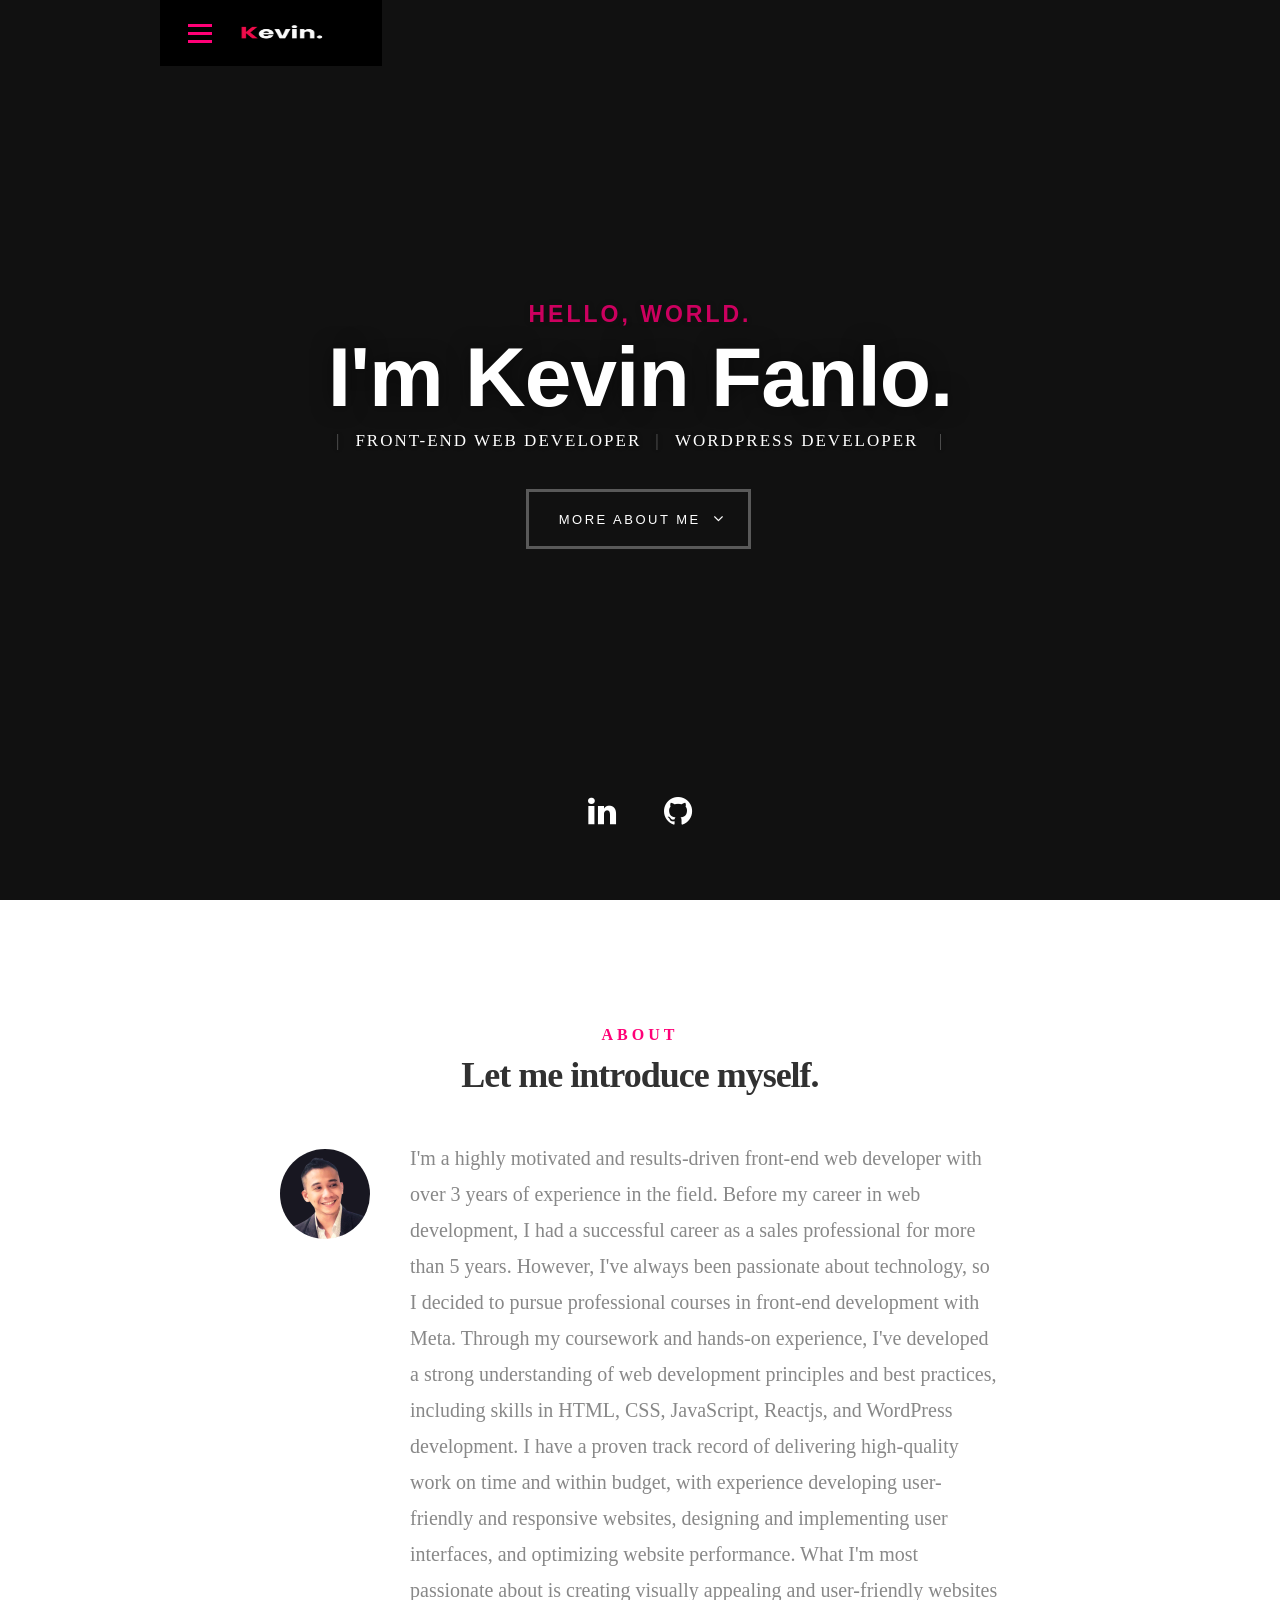
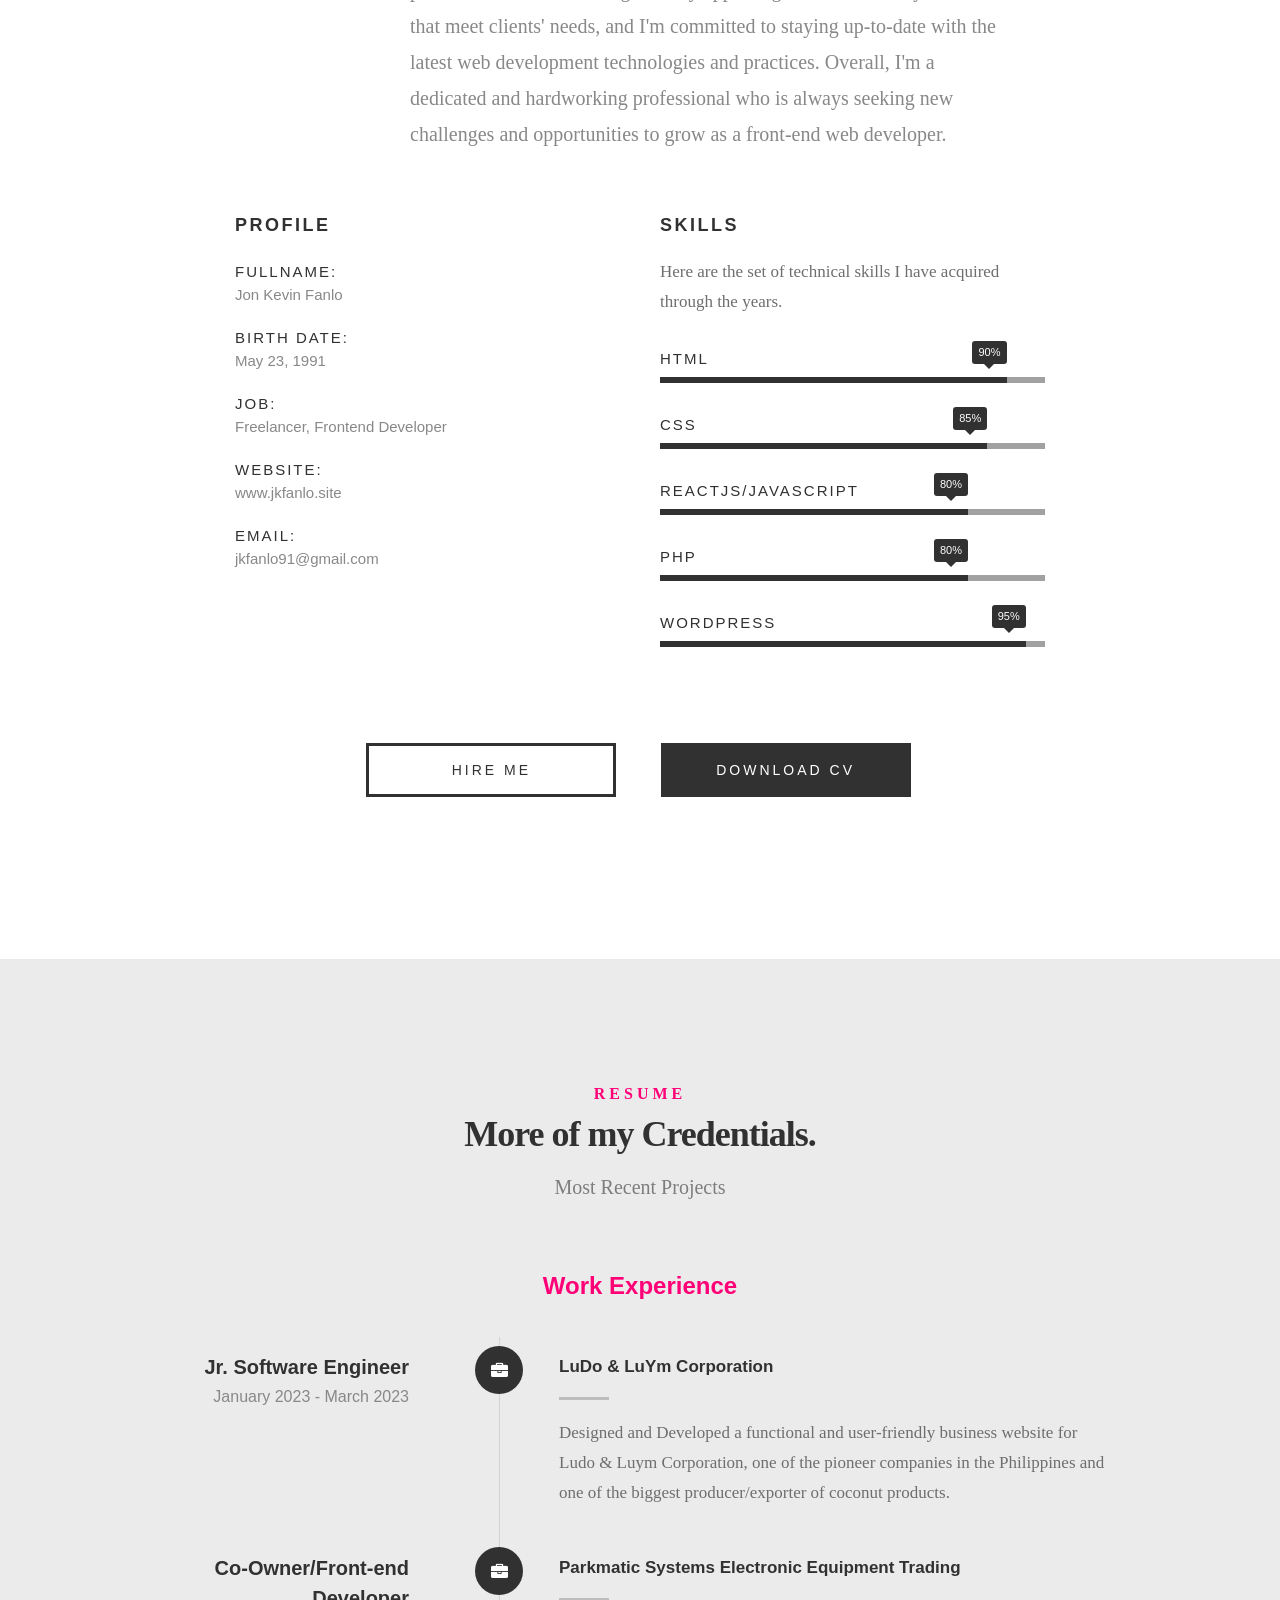
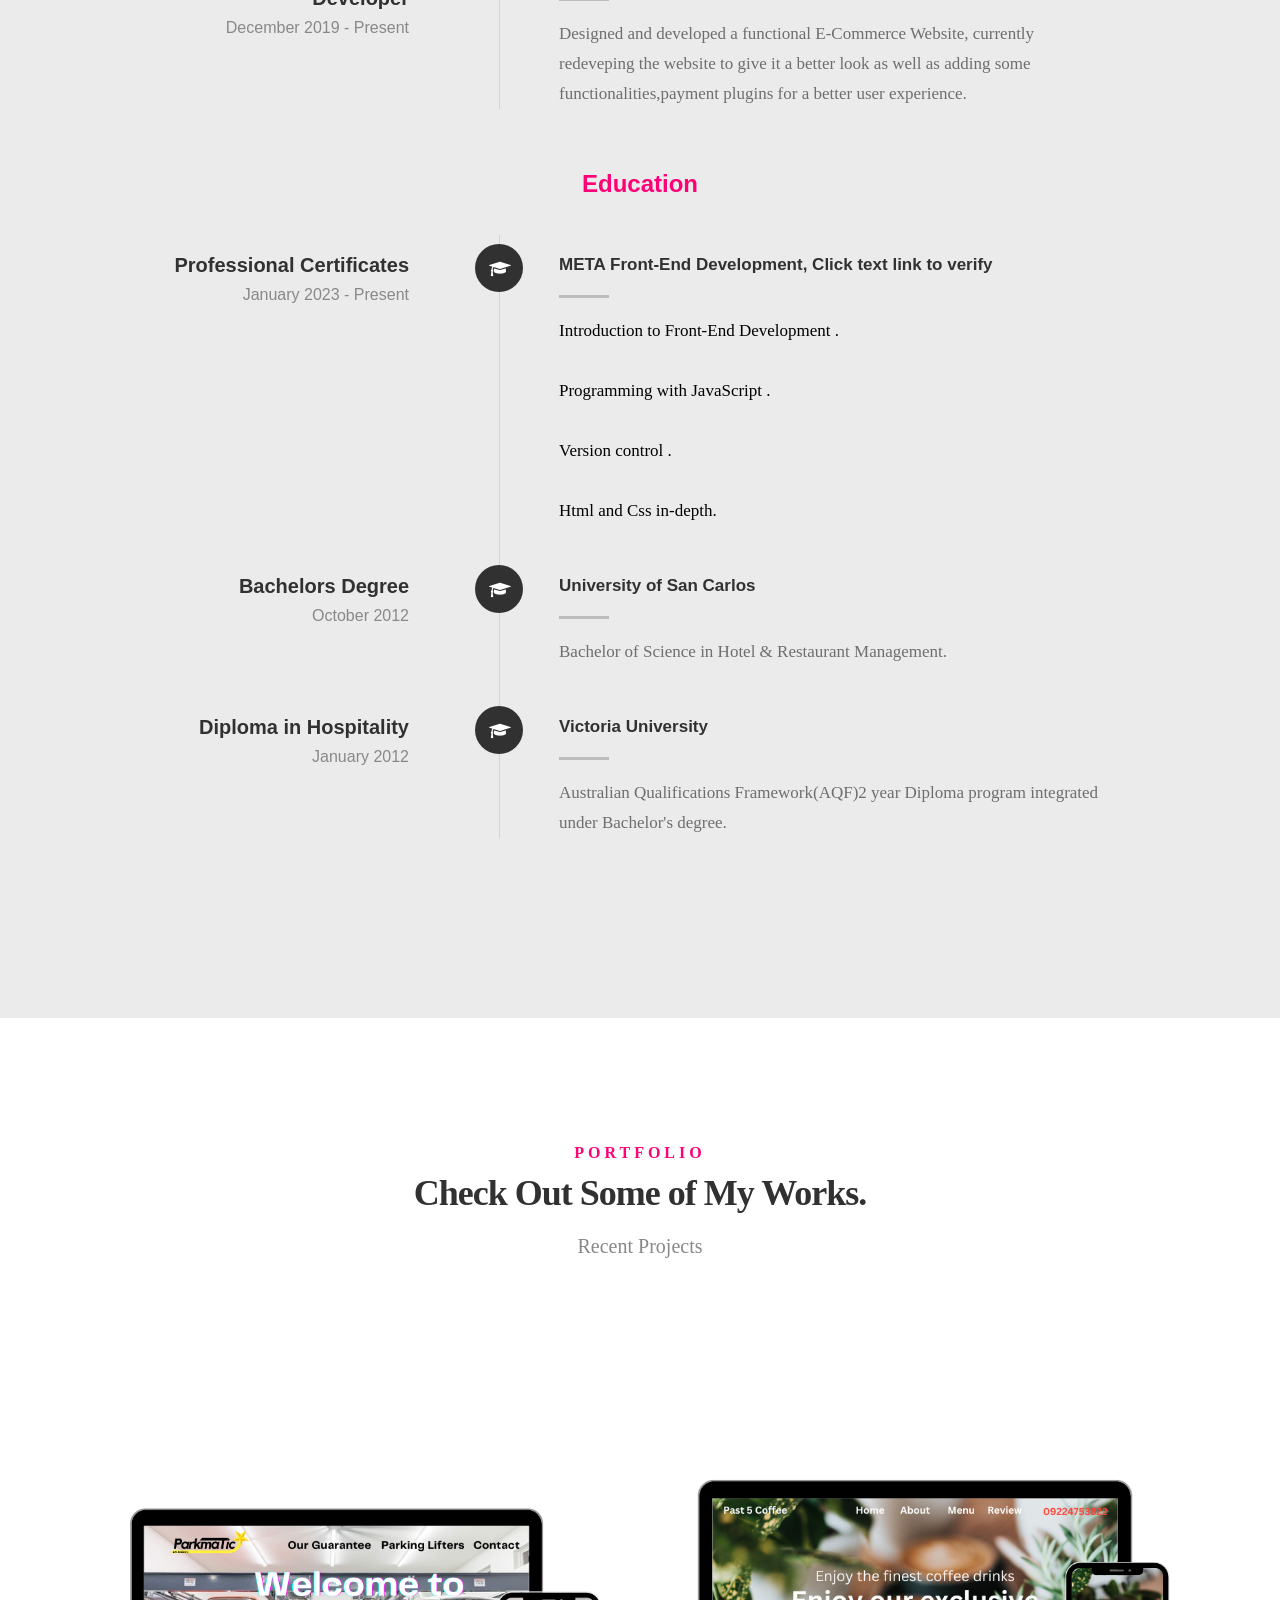
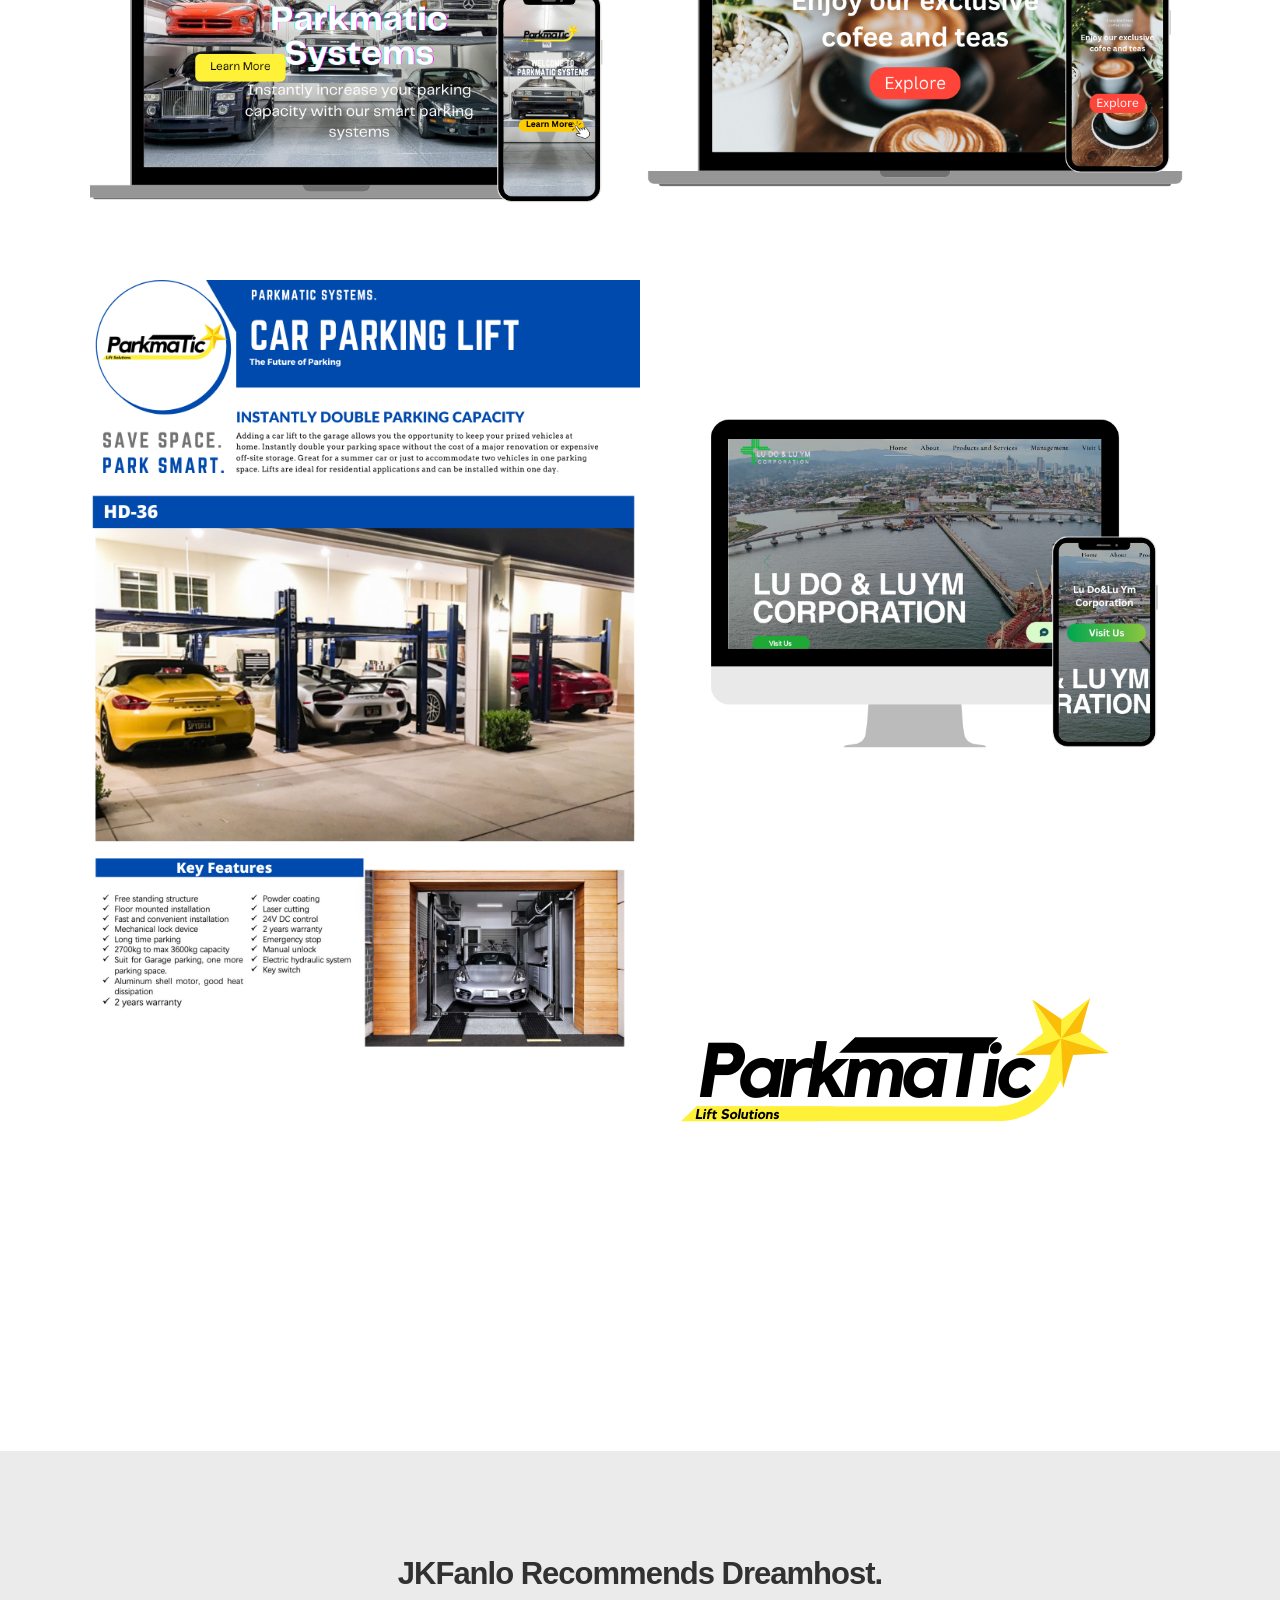
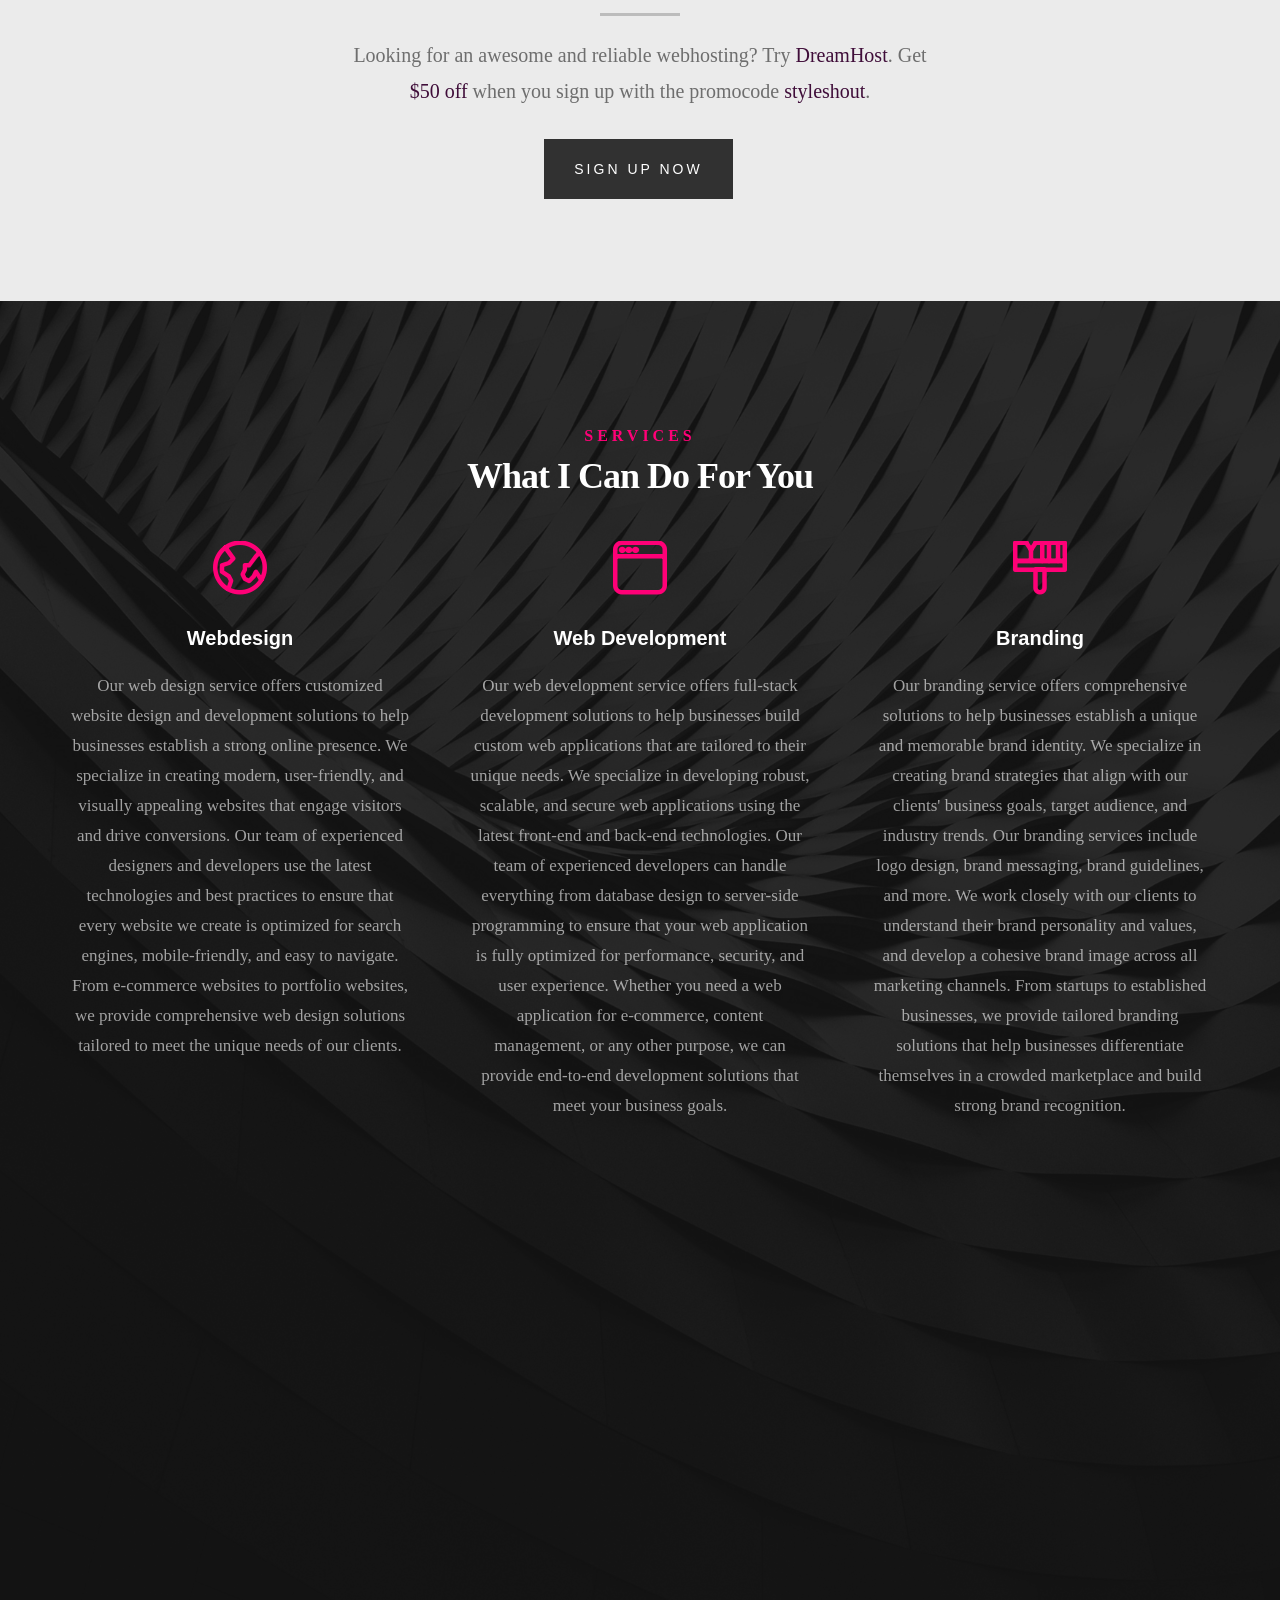
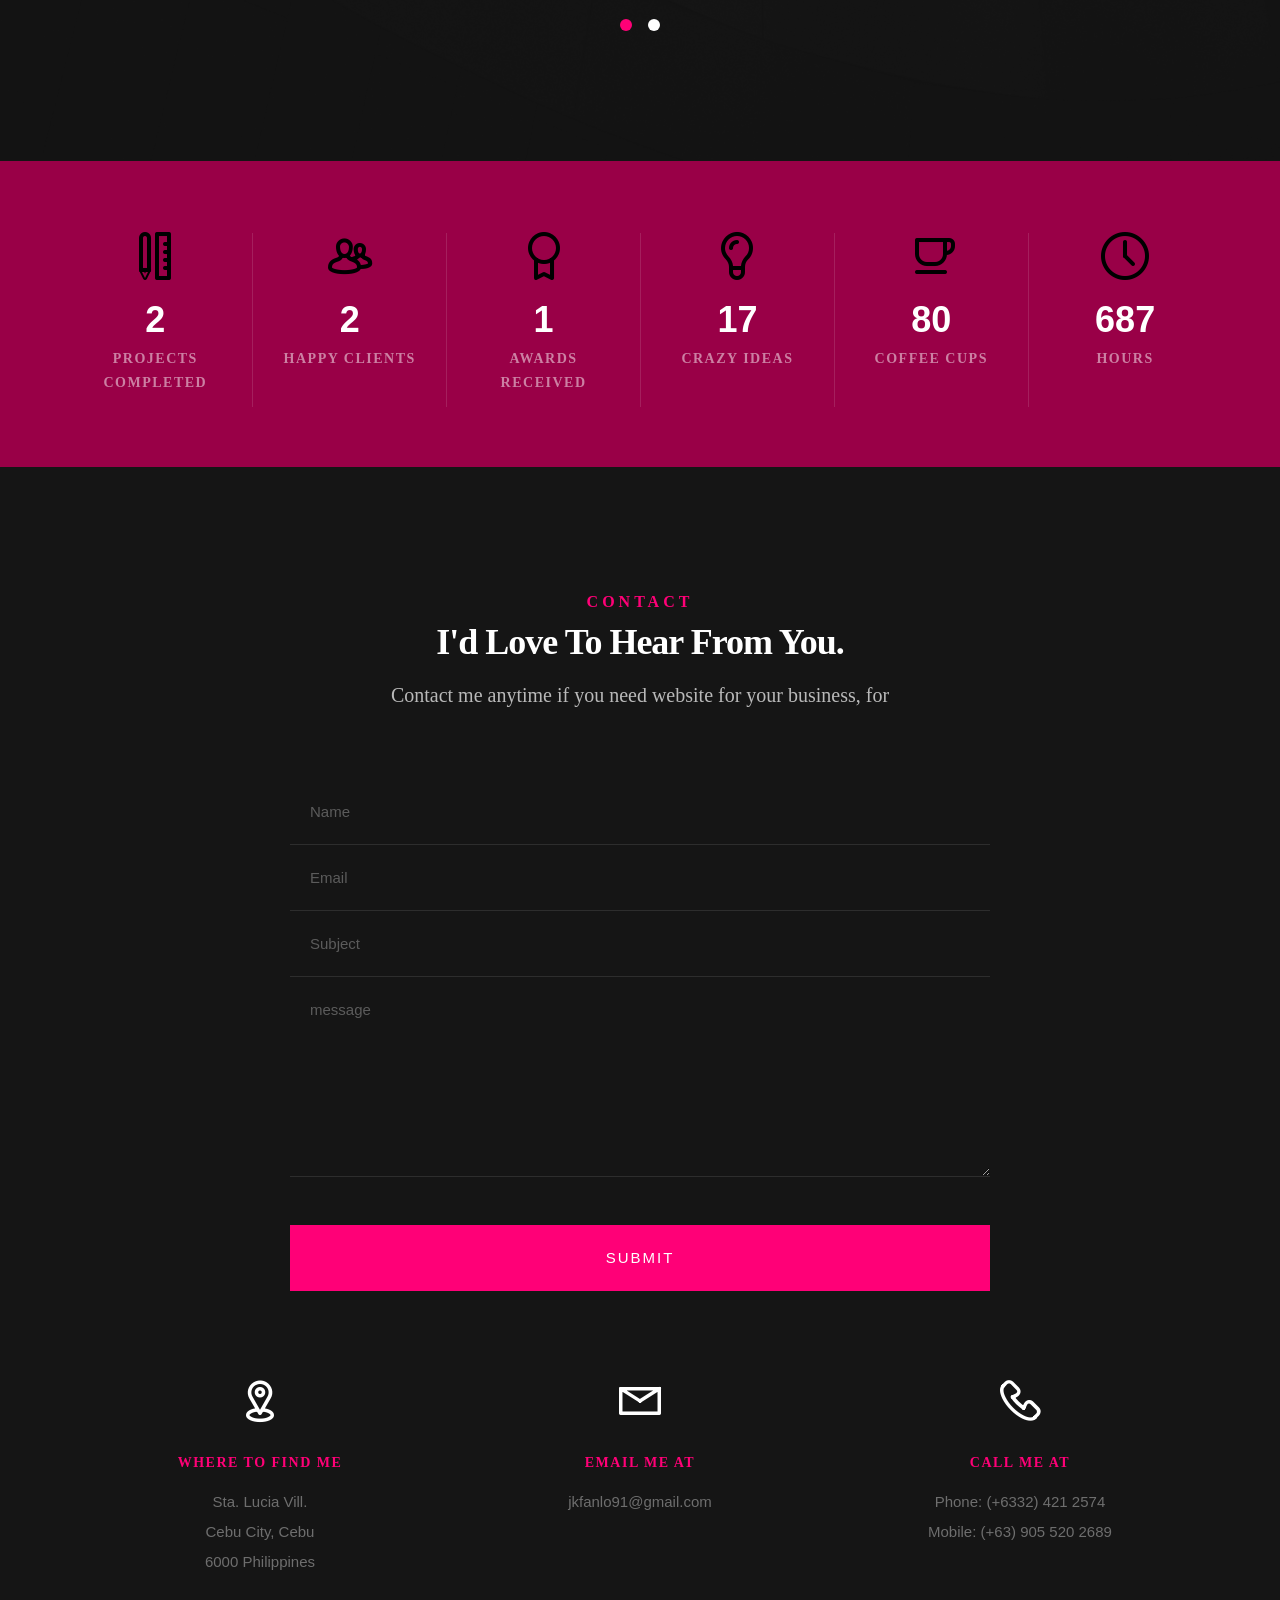
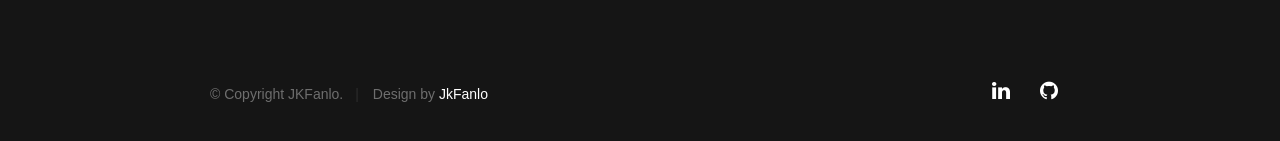
==== index.html @ 132168a6 "Add files via upload initial commit" ====
<!DOCTYPE html>
<!--[if IE 8 ]><html class="no-js oldie ie8" lang="en"> <![endif]-->
<!--[if IE 9 ]><html class="no-js oldie ie9" lang="en"> <![endif]-->
<!--[if (gte IE 9)|!(IE)]><!--><html class="no-js" lang="en"> <!--<![endif]-->
<head>

   <!--- basic page needs
   ================================================== -->
   <meta charset="utf-8">
	<title>Kevin</title>
	<meta name="description" content="">  
	<meta name="author" content="">

   <!-- mobile specific metas
   ================================================== -->
	<meta name="viewport" content="width=device-width, initial-scale=1, maximum-scale=1">

 	<!-- CSS
   ================================================== -->
   <link rel="stylesheet" href="css/base.css">  
   <link rel="stylesheet" href="css/main.css">
   <link rel="stylesheet" href="css/vendor.css">     

   <!-- script
   ================================================== -->   
	<script src="js/modernizr.js"></script>
	<script src="js/pace.min.js"></script>

   <!-- favicons
	================================================== -->
	<link rel="icon" type="image/png" href="favicon.png">

</head>

<body id="top">

	<!-- header 
   ================================================== -->
   <header>   	
   	<div class="row">

   		<div class="top-bar">
   			<a class="menu-toggle" href="#"><span>Menu</span></a>

	   		<div class="logo">
		         <a href="index.html">Kevin</a>
		      </div>		      

		   	<nav id="main-nav-wrap">
					<ul class="main-navigation">
						<li class="current"><a class="smoothscroll"  href="#intro" title="">Home</a></li>
						<li><a class="smoothscroll"  href="#about" title="">About</a></li>
						<li><a class="smoothscroll"  href="#resume" title="">Resume</a></li>
						<li><a class="smoothscroll"  href="#portfolio" title="">Portfolio</a></li>
						<li><a class="smoothscroll"  href="#services" title="">Services</a></li>					
						<li><a class="smoothscroll"  href="#contact" title="">Contact</a></li>				
					</ul>
				</nav>    		
   		</div> <!-- /top-bar --> 
   		
   	</div> <!-- /row --> 		
   </header> <!-- /header -->

	<!-- intro section
   ================================================== -->
   <section id="intro">   

   	<div class="intro-overlay"></div>	

   	<div class="intro-content">
   		<div class="row">

   			<div class="col-twelve">

	   			<h5>Hello, World.</h5>
	   			<h1>I'm Kevin Fanlo. </h1>

	   			<p class="intro-position">
	   				<span>Front-End Web Developer</span>
	   				<span>Wordpress Developer </span> 
	   			</p>

	   			<a class="button stroke smoothscroll" href="#about" title="">More About Me</a>

	   		</div>  
   			
   		</div>   		 		
   	</div> <!-- /intro-content --> 

   	<ul class="intro-social">        
		<li><a href="https://www.linkedin.com/in/jon-kevin-fanlo-04910b19b/"><i class="fa fa-linkedin"></i></a></li>
		<li><a href="https://github.com/jkfanlo"><i class="fa fa-github"></i></a></li>
      </ul> <!-- /intro-social -->      	

   </section> <!-- /intro -->


   <!-- about section
   ================================================== -->
   <section id="about">  

   	<div class="row section-intro">
   		<div class="col-twelve">

   			<h5>About</h5>
   			<h1>Let me introduce myself.</h1>

   			<div class="intro-info">

   				<img src="images/profile-pic.png" alt="Profile Picture">

   				<p class="lead">I'm a highly motivated and results-driven front-end web developer with over 3 years of experience in the field. Before my career in web development, I had a successful career as a sales professional for more than 5 years. However, I've always been passionate about technology, so I decided to pursue professional courses in front-end development with Meta. Through my coursework and hands-on experience, I've developed a strong understanding of web development principles and best practices, including skills in HTML, CSS, JavaScript, Reactjs, and WordPress development. I have a proven track record of delivering high-quality work on time and within budget, with experience developing user-friendly and responsive websites, designing and implementing user interfaces, and optimizing website performance. What I'm most passionate about is creating visually appealing and user-friendly websites that meet clients' needs, and I'm committed to staying up-to-date with the latest web development technologies and practices. Overall, I'm a dedicated and hardworking professional who is always seeking new challenges and opportunities to grow as a front-end web developer.</p>
   			</div>   			

   		</div>   		
   	</div> <!-- /section-intro -->

   	<div class="row about-content">

   		<div class="col-six tab-full">

   			<h3>Profile</h3>

   			<ul class="info-list">
   				<li>
   					<strong>Fullname:</strong>
   					<span>Jon Kevin Fanlo </span>
   				</li>
   				<li>
   					<strong>Birth Date:</strong>
   					<span>May 23, 1991 </span>
   				</li>
   				<li>
   					<strong>Job:</strong>
   					<span>Freelancer, Frontend Developer</span>
   				</li>
   				<li>
   					<strong>Website:</strong>
   					<span>www.jkfanlo.site</span>
   				</li>
   				<li>
   					<strong>Email:</strong>
   					<span>jkfanlo91@gmail.com</span>
   				</li>

   			</ul> <!-- /info-list -->

   		</div>

   		<div class="col-six tab-full">

   			<h3>Skills</h3>
   			<p>Here are the set of technical skills I have acquired through the years.</p>

				<ul class="skill-bars">
				   <li>
				   	<div class="progress percent90"><span>90%</span></div>
				   	<strong>HTML</strong>
				   </li>
				   <li>
				   	<div class="progress percent85"><span>85%</span></div>
				   	<strong>CSS</strong>
				   </li>
				   <li>
				   	<div class="progress percent80"><span>80%</span></div>
				   	<strong>Reactjs/Javascript </strong>
				   </li>
				   <li>
				   	<div class="progress percent80"><span>80%</span></div>
				   	<strong>PHP</strong>
				   </li>
				   <li>

				   	<div class="progress percent95"><span>95%</span></div>
				   	<strong>Wordpress</strong>
				   </li>
      
				</ul> <!-- /skill-bars -->		

   		</div>

   	</div>

   	<div class="row button-section">
   		<div class="col-twelve">
   			<a href="#contact" title="Hire Me" class="button stroke smoothscroll">Hire Me</a>
   			<a href="https://drive.google.com/file/d/1RamhH8XvP-snTsa1F98WwhqMuAXUqiVK/view?usp=share_link" title="Download CV" class="button button-primary">Download CV</a>

   		</div>   		
   	</div>

   </section> <!-- /process-->    


   <!-- resume Section
   ================================================== -->
	<section id="resume" class="grey-section">

		<div class="row section-intro">
   		<div class="col-twelve">

   			<h5>Resume</h5>
   			<h1>More of my Credentials. </h1>

   			<p class="lead">Most Recent Projects</p>

   		</div>   		
   	</div> <!-- /section-intro--> 

   	<div class="row resume-timeline">

   		<div class="col-twelve resume-header">

   			<h2>Work Experience</h2>

   		</div> <!-- /resume-header -->

   		<div class="col-twelve">

   			<div class="timeline-wrap">

   				<div class="timeline-block">

	   				<div class="timeline-ico">
	   					<i class="fa fa-briefcase"></i>
	   				</div>

	   				<div class="timeline-header">
	   					<h3>Jr. Software Engineer</h3>
	   					<p>January 2023 - March 2023</p>
	   				</div>

	   				<div class="timeline-content">
	   					<h4>LuDo & LuYm Corporation</h4>
	   					<p>Designed and Developed a functional and user-friendly business website for Ludo & Luym Corporation, one of the pioneer companies in the Philippines and one of the biggest producer/exporter of coconut products.</p>
	   				</div>

	   			</div> <!-- /timeline-block -->

	   			<div class="timeline-block">

	   				<div class="timeline-ico">
	   					<i class="fa fa-briefcase"></i>
	   				</div>

	   				<div class="timeline-header">
	   					<h3>Co-Owner/Front-end Developer</h3>
	   					<p>December 2019 - Present</p>
	   				</div>

	   				<div class="timeline-content">
	   					<h4>Parkmatic Systems Electronic Equipment Trading </h4>
	   					<p>Designed and developed a functional E-Commerce Website, currently redeveping the website to give it a better look as well as adding some functionalities,payment plugins for a better user experience.</p>
	   				</div>

	   			</div> <!-- /timeline-block -->

   			</div> <!-- /timeline-wrap -->   			

   		</div> <!-- /col-twelve -->
   		
   	</div> <!-- /resume-timeline -->
   	
   	<div class="row resume-timeline">

   		<div class="col-twelve resume-header">

   			<h2>Education</h2>

   		</div> <!-- /resume-header -->

   		<div class="col-twelve">

   			<div class="timeline-wrap">

   				<div class="timeline-block">

	   				<div class="timeline-ico">
	   					<i class="fa fa-graduation-cap"></i>
	   				</div>

	   				<div class="timeline-header">
	   					<h3>Professional Certificates </h3>
	   					<p>January 2023 - Present</p>
	   				</div>

	   				<div class="timeline-content">
	   					<h4>META Front-End Development, Click text link to verify  </h4>
	   					<p><a href="https://coursera.org/share/7a4b3a1b553d82b9eca962bc3f3450f6" target="_blank" title="coursera.com">Introduction to Front-End Development .</a></p>
						<p><a href="https://coursera.org/share/664c411b032f1500d0c5c18ac7414406" target="_blank" title="coursera.com">Programming with JavaScript .</a></p>
						<p><a href="https://coursera.org/verify/3BT8WM5F4YYX" target="_blank" title="coursera.com">Version control .</a></p>
						<p><a href="https://coursera.org/verify/TZK4JN2KUM5N" target="_blank" title="coursera.com">Html and Css in-depth. </a></p>
	   				</div>

	   			</div> <!-- /timeline-block -->

	   			<div class="timeline-block">

	   				<div class="timeline-ico">
	   					<i class="fa fa-graduation-cap"></i>
	   				</div>

	   				<div class="timeline-header">
	   					<h3>Bachelors Degree</h3>
	   					<p>October 2012 </p>
	   				</div>

	   				<div class="timeline-content">
	   					<h4>University of San Carlos </h4>
	   					<p>Bachelor of Science in Hotel & Restaurant Management.</p>
	   				</div>
	   			</div> <!-- /timeline-block -->

	   			<div class="timeline-block">

	   				<div class="timeline-ico">
	   					<i class="fa fa-graduation-cap"></i>
	   				</div>

	   				<div class="timeline-header">
	   					<h3>Diploma in Hospitality </h3>
	   					<p>January 2012 </p>
	   				</div>

	   				<div class="timeline-content">
	   					<h4>Victoria University </h4>
	   					<p>Australian Qualifications Framework(AQF)2 year Diploma program integrated under Bachelor's degree.</p>
	   				</div>

	   			</div> <!-- /timeline-block -->

   			</div> <!-- /timeline-wrap -->   			

   		</div> <!-- /col-twelve -->
   		
   	</div> <!-- /resume-timeline -->
		
	</section> <!-- /features -->


	<!-- Portfolio Section
   ================================================== -->
	<section id="portfolio">

		<div class="row section-intro">
   		<div class="col-twelve">

   			<h5>Portfolio</h5>
   			<h1>Check Out Some of My Works.</h1>

   			<p class="lead">Recent Projects</p>

   		</div>   		
   	</div> <!-- /section-intro--> 

   	<div class="row portfolio-content">

   		<div class="col-twelve">

   			<!-- portfolio-wrapper -->
	         <div id="folio-wrapper" class="block-1-2 block-mob-full stack">

	         	<div class="bgrid folio-item">
	               <div class="item-wrap">
	               	<img src="images/portfolio/Parkmaticsystems.png" alt="Parking lifter">
	                  <a href="#modal-01" class="overlay">	                  	           
	                     <div class="folio-item-table">
	                     	<div class="folio-item-cell">
		     					       <h3 class="folio-title">Single Vendor Online Store</h3>	     					    
		     					    	 <span class="folio-types">
		     					       	  Web Development
		     					       </span>
		     					   </div>	                      	
	                     </div>                    
	                  </a>
	               </div>	               
	        		</div> <!-- /folio-item -->

	        		<div class="bgrid folio-item">
	               <div class="item-wrap">
	               	<img src="images/portfolio/Past5coffee.png" alt="Past5coffee">
	               	<a href="#modal-02" class="overlay">              		                  
	                     <div class="folio-item-table">
	                     	<div class="folio-item-cell">
	                     		<h3 class="folio-title">Coffee Shop Website Template</h3>	     					    
		     					    	<span class="folio-types">
		     					       	  Web Development
		     					      </span>		     		
		     					   </div> 	                      	
	                     </div>                    
	                  </a>
	               </div>
	        		</div> <!-- /folio-item -->

	            <div class="bgrid folio-item">
	               <div class="item-wrap">
	               	<img src="images/portfolio/Flyer.png"alt="Flyers">
	                  <a href="#modal-03" class="overlay">             		                  
	                     <div class="folio-item-table">
	                     	<div class="folio-item-cell">
	                     		<h3 class="folio-title">Marketing Material </h3>	     					    
		     					    	<span class="folio-types">
		     					       	  Graphic Design
		     					      </span>		     		
		     					   </div> 	                      	
	                     </div>                    
	                  </a>
	               </div>
	        		</div> <!-- /folio-item -->

	            <div class="bgrid folio-item">
	               <div class="item-wrap">
	               	<img src="images/portfolio/ludocorporation.png" alt="ludocorporation">
	                  <a href="#modal-04" class="overlay">                  	                 
	                     <div class="folio-item-table">
	                     	<div class="folio-item-cell">
	                     		<h3 class="folio-title">Ludo Corporation</h3>	     					    
		     					    	<span class="folio-types">
											WordPress Development
		     					      </span>		     		
		     					   </div>  	                      	
	                     </div>                    
	                  </a>
	               </div>
	        		</div> <!-- /folio-item -->     

	            <div class="bgrid folio-item">
	               <div class="item-wrap">
	               	<img src="images/portfolio/logo.png" alt="Brand logo">
	                  <a href="#modal-06" class="overlay">
	                     <div class="folio-item-table">
	                     	<div class="folio-item-cell">
	                     		<h3 class="folio-title">Official Brand</h3>	     					    
		     					    	<span class="folio-types">
		     					       	  Branding
		     					      </span>		     		
		     					   </div>	                      	
	                     </div>                    
	                  </a>
	               </div>
	        		</div> <!-- /folio-item -->   




				   <!-- modal popups - end
	            ============================================================= -->

	         </div> <!-- /portfolio-wrapper --> 

   		</div>  <!-- /twelve -->   

   	</div> <!-- /portfolio-content --> 
		
	</section> <!-- /portfolio --> 


	<!-- CTA Section
   ================================================== -->
	<section id="cta" class="grey-section">

   	<div class="row cta-content">

   		<div class="col-twelve section-ads">  

	     		<h2 class="h01"><a href="http://www.dreamhost.com/r.cgi?287326|STYLESHOUT">JKFanlo Recommends Dreamhost.</a></h2>

		      <p class="lead">
		      Looking for an awesome and reliable webhosting? Try <a href="http://www.dreamhost.com/r.cgi?287326|STYLESHOUT"><span>DreamHost</span></a>.
				Get <span>$50 off</span> when you sign up with the promocode <span>styleshout</span>. 
				<!-- Simply type	the promocode in the box labeled “Promo Code” when placing your order. -->	
				</p>

				<div class="action">
			      <a class="button button-primary large" href="http://www.dreamhost.com/r.cgi?287326|STYLESHOUT">Sign Up Now</a>
		      </div>		     	

   		</div>

   	</div> <!-- /cta-content -->

   </section> <!-- /cta --> 

	
	<!-- services Section
   ================================================== -->
	<section id="services">

		<div class="overlay"></div>

		<div class="row section-intro">
   		<div class="col-twelve">

   			<h5>Services</h5>
   			<h1>What I Can Do For You </h1>
   		</div>   		
   	</div> <!-- /section-intro -->

   	<div class="row services-content">

   		<div id="owl-slider" class="owl-carousel services-list">

	      	<div class="service">	

	      		<span class="icon"><i class="icon-earth"></i></span>            

	            <div class="service-content">	

	            	 <h3>Webdesign</h3>

		            <p class="desc">Our web design service offers customized website design and development solutions to help businesses establish a strong online presence. We specialize in creating modern, user-friendly, and visually appealing websites that engage visitors and drive conversions. Our team of experienced designers and developers use the latest technologies and best practices to ensure that every website we create is optimized for search engines, mobile-friendly, and easy to navigate. From e-commerce websites to portfolio websites, we provide comprehensive web design solutions tailored to meet the unique needs of our clients.
	         		</p>
	         		
	         	</div> 	         	 

				</div> <!-- /service -->

				<div class="service">	

					<span class="icon"><i class="icon-window"></i></span>                          

	            <div class="service-content">	

	            	<h3>Web Development</h3>  

		            <p class="desc">Our web development service offers full-stack development solutions to help businesses build custom web applications that are tailored to their unique needs. We specialize in developing robust, scalable, and secure web applications using the latest front-end and back-end technologies. Our team of experienced developers can handle everything from database design to server-side programming to ensure that your web application is fully optimized for performance, security, and user experience. Whether you need a web application for e-commerce, content management, or any other purpose, we can provide end-to-end development solutions that meet your business goals.
	         		</p>

	            </div>	                          

			   </div> <!-- /service -->

			   <div class="service">

			   	<span class="icon"><i class="icon-paint-brush"></i></span>		            

	            <div class="service-content">

	            	<h3>Branding</h3>

		            <p class="desc">Our branding service offers comprehensive solutions to help businesses establish a unique and memorable brand identity. We specialize in creating brand strategies that align with our clients' business goals, target audience, and industry trends. Our branding services include logo design, brand messaging, brand guidelines, and more. We work closely with our clients to understand their brand personality and values, and develop a cohesive brand image across all marketing channels. From startups to established businesses, we provide tailored branding solutions that help businesses differentiate themselves in a crowded marketplace and build strong brand recognition.
	        			</p> 

	            </div> 	            	               

			   </div> <!-- /service -->

				<div class="service">

					<span class="icon"><i class="icon-toggles"></i></span>	              

	            <div class="service-content">

	            	<h3>UI/UX Design</h3>

		            <p class="desc">Our UI/UX design service offers solutions to help businesses create intuitive, engaging, and visually appealing user interfaces and user experiences. We specialize in designing user-centric interfaces that align with our clients' business goals and user needs. Our UI/UX design services include user research, information architecture, wireframing, prototyping, and more. Our team of experienced designers use the latest design tools and techniques to create beautiful and functional designs that are optimized for usability and accessibility. From mobile apps to websites, we provide customized UI/UX design solutions that improve user engagement, retention, and satisfaction.
	         		</p> 
	         		
	            </div>                

				</div> <!-- /service -->

			   <div class="service">

			   	<span class="icon"><i class="icon-image"></i></span>	            

	            <div class="service-content">

	            	<h3>Graphics Design</h3>

		            <p class="desc">Our graphic design service offers solutions to help businesses create visual communication materials that effectively convey their message to their audience. We specialize in designing eye-catching, memorable, and consistent branding and marketing materials. Our graphic design services include logo design, brochure design, packaging design, advertising design, and more. Our team of experienced designers use the latest design tools and techniques to create stunning designs that are aligned with our clients' brand identity and marketing goals. From small businesses to large enterprises, we provide customized graphic design solutions that elevate the visual appeal and effectiveness of our clients' marketing materials.
	        			</p> 

	            </div>	               

			   </div> <!-- /service -->

			   <div class="service">

			   	<span class="icon"><i class="icon-chat"></i></span>	   	           

	            <div class="service-content">

	            	 <h3>Amazon FBA, Virtual Assistant</h3>

		            <p class="desc">As a virtual assistant, I offer a wide range of services to help streamline your day-to-day operations and give you more time to focus on your core business. Here are some examples of the services I offer:

<strong>Administrative Support</strong> I can help you with tasks such as managing your email, scheduling appointments, booking travel arrangements, and data entry.<br>

<strong>Customer Support</strong> I can help you with customer inquiries, complaints, and support tickets, ensuring that your customers receive timely and professional responses.<br>

<strong>Research</strong> I can conduct research on a variety of topics, providing you with insights and analysis to inform your decision-making.<br>

<strong>Content Creation</strong> I can help you with content creation, including writing blog posts, drafting marketing copy, and creating graphics and visuals.<br>

<strong>Project Management</strong> I can help you plan and manage your projects, ensuring that they are completed on time, within budget, and to your specifications.<br>

Overall, as a virtual assistant, I am here to help you with whatever tasks you need assistance with, allowing you to focus on your core business and achieve your goals. My services are flexible, scalable, and tailored to your unique needs, ensuring that you get the support you need to succeed..
	        			</p> 
	        			
	            </div>	               

			   </div> <!-- /service -->

	      </div> <!-- /services-list -->
   		
   	</div> <!-- /services-content -->
		
	</section> <!-- /services -->	


	<!-- stats Section
   ================================================== -->
	<section id="stats" class="count-up">

		<div class="row">
			<div class="col-twelve">

				<div class="block-1-6 block-s-1-3 block-tab-1-2 block-mob-full stats-list">

					<div class="bgrid stat">

						<div class="icon-part">
							<i class="icon-pencil-ruler"></i>
						</div>

						<h3 class="stat-count">
							10
						</h3>

						<h5 class="stat-title">
							Projects Completed
						</h5>

					</div> <!-- /stat -->					

					<div class="bgrid stat">

						<div class="icon-part">
							<i class="icon-users"></i>
						</div>

						<h3 class="stat-count">
							10
						</h3>

						<h5 class="stat-title">
							Happy Clients
						</h5>

					</div> <!-- /stat -->

					<div class="bgrid stat">

						<div class="icon-part">
							<i class="icon-badge"></i>
						</div>

						<h3 class="stat-count">
							5
						</h3>

						<h5 class="stat-title">
							Awards Received
						</h5>

					</div> <!-- /stat -->									

					<div class="bgrid stat">

						<div class="icon-part">
							<i class="icon-light-bulb"></i>
						</div>

						<h3 class="stat-count">
							101 
						</h3>

						<h5 class="stat-title">
							Crazy Ideas
						</h5>

					</div> <!-- /stat -->

					<div class="bgrid stat">

						<div class="icon-part">
							<i class="icon-cup"></i>
						</div>

						<h3 class="stat-count">
							500
						</h3>

						<h5 class="stat-title">
							Coffee Cups
						</h5>

					</div> <!-- /stat -->

					<div class="bgrid stat">

						<div class="icon-part">
							<i class="icon-clock"></i>
						</div>

						<h3 class="stat-count">
							4300
						</h3>

						<h5 class="stat-title">
							Hours
						</h5>

					</div> <!-- /stat -->

				</div> <!-- /stats-list -->

			</div> <!-- /twelve -->
		</div> <!-- /row -->

	</section> <!-- /stats -->

	
   <!-- contact
   ================================================== -->
	<section id="contact">

		<div class="row section-intro">
   		<div class="col-twelve">

   			<h5>Contact</h5>
   			<h1>I'd Love To Hear From You.</h1>

   			<p class="lead">Contact me anytime if you need website for your business, for </p>

   		</div> 
   	</div> <!-- /section-intro -->

   	<div class="row contact-form">

   		<div class="col-twelve">

            <!-- form -->
            <form name="contactForm" id="contactForm" method="post" action="">
      			<fieldset>

                  <div class="form-field">
 						   <input name="contactName" type="text" id="contactName" placeholder="Name" value="" minlength="2" required="">
                  </div>
                  <div class="form-field">
	      			   <input name="contactEmail" type="email" id="contactEmail" placeholder="Email" value="" required="">
	               </div>
                  <div class="form-field">
	     				   <input name="contactSubject" type="text" id="contactSubject" placeholder="Subject" value="">
	               </div>                       
                  <div class="form-field">
	                 	<textarea name="contactMessage" id="contactMessage" placeholder="message" rows="10" cols="50" required=""></textarea>
	               </div>                      
                 <div class="form-field">
                     <button class="submitform">Submit</button>
                     <div id="submit-loader">
                        <div class="text-loader">Sending...</div>                             
       				      <div class="s-loader">
								  	<div class="bounce1"></div>
								  	<div class="bounce2"></div>
								  	<div class="bounce3"></div>
								</div>
							</div>
                  </div>

      			</fieldset>
      		</form> <!-- Form End -->

            <!-- contact-warning -->
            <div id="message-warning">            	
            </div>            
            <!-- contact-success -->
      		<div id="message-success">
               <i class="fa fa-check"></i>Your message was sent, thank you!<br>
      		</div>

         </div> <!-- /col-twelve -->
   		
   	</div> <!-- /contact-form -->

   	<div class="row contact-info">

   		<div class="col-four tab-full">

   			<div class="icon">
   				<i class="icon-pin"></i>
   			</div>

   			<h5>Where to find me</h5>

   			<p>
            Sta. Lucia Vill.<br>
            Cebu City, Cebu<br>
            6000 Philippines
            </p>

   		</div>

   		<div class="col-four tab-full collapse">

   			<div class="icon">
   				<i class="icon-mail"></i>
   			</div>

   			<h5>Email Me At</h5>

   			<p>jkfanlo91@gmail.com<br>			     
			   </p>

   		</div>

   		<div class="col-four tab-full">

   			<div class="icon">
   				<i class="icon-phone"></i>
   			</div>

   			<h5>Call Me At</h5>

   			<p>Phone: (+6332) 421 2574 <br>
			   	Mobile: (+63) 905 520 2689<br>
			   </p>

   		</div>
   		
   	</div> <!-- /contact-info -->
		
	</section> <!-- /contact -->


   <!-- footer
   ================================================== -->

   <footer>
     	<div class="row">

     		<div class="col-six tab-full pull-right social">

     			<ul class="footer-social">        
					<li><a href="https://www.linkedin.com/in/jon-kevin-fanlo-04910b19b/"><i class="fa fa-linkedin"></i></a></li>
					<li><a href="https://github.com/jkfanlo"><i class="fa fa-github"></i></a></li>
			   </ul> 
	      		
	      </div>

      	<div class="col-six tab-full">
	      	<div class="copyright">
		        	<span>© Copyright JKFanlo.</span> 
		        	<span>Design by <a href="http://www.styleshout.com/">JkFanlo</a></span>	         	
		         </div>		                  
	      	</div>

	      	<div id="go-top">
		         <a class="smoothscroll" title="Back to Top" href="#top"><i class="fa fa-long-arrow-up"></i></a>
		      </div>

      	</div> <!-- /row -->     	
   </footer>  

   <div id="preloader"> 
    	<div id="loader"></div>
   </div> 

   <!-- Java Script
   ================================================== --> 
   <script src="js/jquery-2.1.3.min.js"></script>
   <script src="js/plugins.js"></script>
   <script src="js/main.js"></script>

</body>

</html>
---- css/base.css ----
/**
 * =================================================================== 
 *
 *  Kards v1.0 Base Stylesheet
 *  url: styleshout.com
 *  03-01-2016
 *  ------------------------------------------------------------------
 *  TOC:
 *  01. reset
 *  02. basic/base setup styles
 *  03. grid
 *  04. MISC
 *
 * =================================================================== 
 */

/** 
 * ===================================================================
 * 01. reset - normalize.css v3.0.2 | MIT License | git.io/normalize
 *
 * ------------------------------------------------------------------- 
 */
html {
	font-family: sans-serif;
	-ms-text-size-adjust: 100%;
	-webkit-text-size-adjust: 100%;
}

body {
	margin: 0;
}

article,
aside,
details,
figcaption,
figure,
footer,
header,
hgroup,
main,
menu,
nav,
section,
summary {
	display: block;
}

audio,
canvas,
progress,
video {
	display: inline-block;
	vertical-align: baseline;
}

audio:not([controls]) {
	display: none;
	height: 0;
}

[hidden],
template {
	display: none;
}

a {
	background: transparent;
}

a:active,
a:hover {
	outline: 0;
}

abbr[title] {
	border-bottom: 1px dotted;
}

b,
strong {
	font-weight: bold;
}

dfn {
	font-style: italic;
}

h1 {
	font-size: 2em;
	margin: 0.67em 0;
}

mark {
	background: #ff0;
	color: #000;
}

small {
	font-size: 80%;
}

sub,
sup {
	font-size: 75%;
	line-height: 0;
	position: relative;
	vertical-align: baseline;
}

sup {
	top: -0.5em;
}

sub {
	bottom: -0.25em;
}

img {
	border: 0;
}

svg:not(:root) {
	overflow: hidden;
}

figure {
	margin: 1em 40px;
}

hr {
	-moz-box-sizing: content-box;
	box-sizing: content-box;
	height: 0;
}

pre {
	overflow: auto;
}

code,
kbd,
pre,
samp {
	font-family: monospace, monospace;
	font-size: 1em;
}

button,
input,
optgroup,
select,
textarea {
	color: inherit;
	font: inherit;
	margin: 0;
}

button {
	overflow: visible;
}

button,
select {
	text-transform: none;
}

button,
html input[type="button"],
input[type="reset"],
input[type="submit"] {
	-webkit-appearance: button;
	cursor: pointer;
}

button[disabled],
html input[disabled] {
	cursor: default;
}

button::-moz-focus-inner,
input::-moz-focus-inner {
	border: 0;
	padding: 0;
}

input {
	line-height: normal;
}

input[type="checkbox"],
input[type="radio"] {
	box-sizing: border-box;
	padding: 0;
}

input[type="number"]::-webkit-inner-spin-button,
input[type="number"]::-webkit-outer-spin-button {
	height: auto;
}

input[type="search"] {
	-webkit-appearance: textfield;
	-moz-box-sizing: content-box;
	-webkit-box-sizing: content-box;
	box-sizing: content-box;
}

input[type="search"]::-webkit-search-cancel-button,
input[type="search"]::-webkit-search-decoration {
	-webkit-appearance: none;
}

fieldset {
	border: 1px solid #c0c0c0;
	margin: 0 2px;
	padding: 0.35em 0.625em 0.75em;
}

legend {
	border: 0;
	padding: 0;
}

textarea {
	overflow: auto;
}

optgroup {
	font-weight: bold;
}

table {
	border-collapse: collapse;
	border-spacing: 0;
}

td,
th {
	padding: 0;
}

/** 
 * ===================================================================
 * 02. basic/base setup styles - (_basic.scss)
 *
 * ------------------------------------------------------------------- 
 */
html {
	font-size: 62.5%;
	box-sizing: border-box;
}

*,
*::before,
*::after {
	box-sizing: inherit;
}

body {
	font-weight: normal;
	line-height: 1;
	text-rendering: optimizeLegibility;
	word-wrap: break-word;
	-webkit-overflow-scrolling: touch;
	-webkit-text-size-adjust: none;
}

body,
input,
button {
	-moz-osx-font-smoothing: grayscale;
	-webkit-font-smoothing: antialiased;
}

/**
 * Media - (_basic.scss)
 * ------------------------------------------------------------------- 
 */
img,
video {
	max-width: 100%;
	height: auto;
}

/**
 * Typography resets - (_basic.scss)
 * ------------------------------------------------------------------- 
 */
div,
dl,
dt,
dd,
ul,
ol,
li,
h1,
h2,
h3,
h4,
h5,
h6,
pre,
form,
p,
blockquote,
th,
td {
	margin: 0;
	padding: 0;
}

h1,
h2,
h3,
h4,
h5,
h6 {
	-webkit-font-variant-ligatures: common-ligatures;
	-moz-font-variant-ligatures: common-ligatures;
	font-variant-ligatures: common-ligatures;
	text-rendering: optimizeLegibility;
}

em,
i {
	font-style: italic;
	line-height: inherit;
}

strong,
b {
	font-weight: bold;
	line-height: inherit;
}

small {
	font-size: 60%;
	line-height: inherit;
}

ol,
ul {
	list-style: none;
}

li {
	display: block;
}

/**
 * links - (_basic.scss)
 * ------------------------------------------------------------------- 
 */
a {
	text-decoration: none;
	line-height: inherit;
}

a img {
	border: none;
}

/**
 * inputs - (_basic.scss)
 * ------------------------------------------------------------------- 
 */
fieldset {
	margin: 0;
	padding: 0;
}

input[type="email"],
input[type="number"],
input[type="search"],
input[type="text"],
input[type="tel"],
input[type="url"],
input[type="password"],
textarea {
	-webkit-appearance: none;
	-moz-appearance: none;
	-ms-appearance: none;
	-o-appearance: none;
	appearance: none;
}

/** 
 * ===================================================================
 * 03. grid - (_grid.scss)
 *
 * ------------------------------------------------------------------- 
 */
.row {
	width: 94%;
	max-width: 1140px;
	margin: 0 auto;
}

.row:before,
.row:after {
	content: "";
	display: table;
}

.row:after {
	clear: both;
}

.row .row {
	width: auto;
	max-width: none;
	margin-left: -20px;
	margin-right: -20px;
}

[class*="col-"],
.bgrid {
	float: left;
}

[class*="col-"] + [class*="col-"].end {
	float: right;
}

[class*="col-"] {
	padding: 0 20px;
}

.col-one {
	width: 8.33333%;
}

.col-two,
.col-1-6 {
	width: 16.66667%;
}

.col-three,
.col-1-4 {
	width: 25%;
}

.col-four,
.col-1-3 {
	width: 33.33333%;
}

.col-five {
	width: 41.66667%;
}

.col-six,
.col-1-2 {
	width: 50%;
}

.col-seven {
	width: 58.33333%;
}

.col-eight,
.col-2-3 {
	width: 66.66667%;
}

.col-nine,
.col-3-4 {
	width: 75%;
}

.col-ten,
.col-5-6 {
	width: 83.33333%;
}

.col-eleven {
	width: 91.66667%;
}

.col-twelve,
.col-full {
	width: 100%;
}

/**
 * small screens - (_grid.scss)
 * --------------------------------------------------------------- 
 */
@media screen and (max-width:1024px) {
	.row .row {
		margin-left: -18px;
		margin-right: -18px;
	}

	[class*="col-"] {
		padding: 0 18px;
	}

}

/**
 * tablets - (_grid.scss)
 * --------------------------------------------------------------- 
 */
@media screen and (max-width:768px) {
	.row {
		width: auto;
		padding-left: 30px;
		padding-right: 30px;
	}

	.row .row {
		padding-left: 0;
		padding-right: 0;
		margin-left: -15px;
		margin-right: -15px;
	}

	[class*="col-"] {
		padding: 0 15px;
	}

	.tab-1-4 {
		width: 25%;
	}

	.tab-1-3 {
		width: 33.33333%;
	}

	.tab-1-2 {
		width: 50%;
	}

	.tab-2-3 {
		width: 66.66667%;
	}

	.tab-3-4 {
		width: 75%;
	}

	.tab-full {
		width: 100%;
	}

}

/**
 * large mobile devices - (_grid.scss)
 * --------------------------------------------------------------- 
 */
@media screen and (max-width:600px) {
	.row {
		padding-left: 25px;
		padding-right: 25px;
	}

	.row .row {
		margin-left: -10px;
		margin-right: -10px;
	}

	[class*="col-"] {
		padding: 0 10px;
	}

	.mob-1-4 {
		width: 25%;
	}

	.mob-1-2 {
		width: 50%;
	}

	.mob-3-4 {
		width: 75%;
	}

	.mob-full {
		width: 100%;
	}

}

/**
 * small mobile devices - (_grid.scss)
 * --------------------------------------------------------------- 
 */
@media screen and (max-width:400px) {
	.row .row {
		padding-left: 0;
		padding-right: 0;
		margin-left: 0;
		margin-right: 0;
	}

	[class*="col-"] {
		width: 100% !important;
		float: none !important;
		clear: both !important;
		margin-left: 0;
		margin-right: 0;
		padding: 0;
	}

	[class*="col-"] + [class*="col-"].end {
		float: none;
	}

}

/** 
 * ===================================================================
 * block grids - (_grid.scss)
 *
 * ------------------------------------------------------------------- 
 */
[class*="block-"]:before,
[class*="block-"]:after {
	content: "";
	display: table;
}

[class*="block-"]:after {
	clear: both;
}

.block-1-6 .bgrid {
	width: 16.66667%;
}

.block-1-4 .bgrid {
	width: 25%;
}

.block-1-3 .bgrid {
	width: 33.33333%;
}

.block-1-2 .bgrid {
	width: 50%;
}

/**
 * Clearing for block grid columns. Allow columns with 
 * different heights to align properly.
 */
.block-1-6 .bgrid:nth-child(6n+1),
.block-1-4 .bgrid:nth-child(4n+1),
.block-1-3 .bgrid:nth-child(3n+1),
.block-1-2 .bgrid:nth-child(2n+1) {
	clear: both;
}

/**
 * small screens - (_grid.scss)
 * --------------------------------------------------------------- 
 */
@media screen and (max-width:1024px) {
	.block-s-1-6 .bgrid {
		width: 16.66667%;
	}

	.block-s-1-4 .bgrid {
		width: 25%;
	}

	.block-s-1-3 .bgrid {
		width: 33.33333%;
	}

	.block-s-1-2 .bgrid {
		width: 50%;
	}

	.block-s-full .bgrid {
		width: 100%;
		clear: both;
	}

	[class*="block-s-"] .bgrid:nth-child(n) {
		clear: none;
	}

	.block-s-1-6 .bgrid:nth-child(6n+1),
	.block-s-1-4 .bgrid:nth-child(4n+1),
	.block-s-1-3 .bgrid:nth-child(3n+1),
	.block-s-1-2 .bgrid:nth-child(2n+1) {
		clear: both;
	}

}

/**
 * tablets - (_grid.scss)
 * --------------------------------------------------------------- 
 */
@media screen and (max-width:768px) {
	.block-tab-1-6 .bgrid {
		width: 16.66667%;
	}

	.block-tab-1-4 .bgrid {
		width: 25%;
	}

	.block-tab-1-3 .bgrid {
		width: 33.33333%;
	}

	.block-tab-1-2 .bgrid {
		width: 50%;
	}

	.block-tab-full .bgrid {
		width: 100%;
		clear: both;
	}

	[class*="block-tab-"] .bgrid:nth-child(n) {
		clear: none;
	}

	.block-tab-1-6 .bgrid:nth-child(6n+1),
	.block-tab-1-4 .bgrid:nth-child(4n+1),
	.block-tab-1-3 .bgrid:nth-child(3n+1),
	.block-tab-1-2 .bgrid:nth-child(2n+1) {
		clear: both;
	}

}

/**
 * large mobile devices - (_grid.scss)
 * --------------------------------------------------------------- 
 */
@media screen and (max-width:600px) {
	.block-mob-1-6 .bgrid {
		width: 16.66667%;
	}

	.block-mob-1-4 .bgrid {
		width: 25%;
	}

	.block-mob-1-3 .bgrid {
		width: 33.33333%;
	}

	.block-mob-1-2 .bgrid {
		width: 50%;
	}

	.block-mob-full .bgrid {
		width: 100%;
		clear: both;
	}

	[class*="block-mob-"] .bgrid:nth-child(n) {
		clear: none;
	}

	.block-mob-1-6 .bgrid:nth-child(6n+1),
	.block-mob-1-4 .bgrid:nth-child(4n+1),
	.block-mob-1-3 .bgrid:nth-child(3n+1),
	.block-mob-1-2 .bgrid:nth-child(2n+1) {
		clear: both;
	}

}

/**
 * stack on small mobile devices - (_grid.scss)
 * --------------------------------------------------------------- 
 */
@media screen and (max-width:400px) {
	.stack .bgrid {
		width: 100% !important;
		float: none !important;
		clear: both !important;
		margin-left: 0;
		margin-right: 0;
	}

}

/** 
 * ===================================================================
 * 04. MISC  - (_grid.scss)
 *
 * ------------------------------------------------------------------- 
 */

/**
 * Clearing - (http://nicolasgallagher.com/micro-clearfix-hack/
 */
.group:before,
.group:after {
	content: "";
	display: table;
}

.group:after {
	clear: both;
}

/**
 * Misc Helper Styles 
 */
.hide {
	display: none;
}

.invisible {
	visibility: hidden;
}

.antialiased {
	-webkit-font-smoothing: antialiased;
	-moz-osx-font-smoothing: grayscale;
}

.remove-bottom {
	margin-bottom: 0;
}

.half-bottom {
	margin-bottom: 1.5rem !important;
}

.add-bottom {
	margin-bottom: 3rem !important;
}

.no-border {
	border: none;
}

.full-width {
	width: 100%;
}

.text-center {
	text-align: center;
}

.text-left {
	text-align: left;
}

.text-right {
	text-align: right;
}

.pull-left {
	float: left;
}

.pull-right {
	float: right;
}

.align-center {
	margin-left: auto;
	margin-right: auto;
	text-align: center;
}

/*# sourceMappingURL=base.css.map */
---- css/main.css ----
/**
 * =================================================================== 
 *
 *  Kards v1.0 Main Stylesheet
 *  url: styleshout.com
 *  03-01-2016
 *  ------------------------------------------------------------------
 *  TOC:
 *  01. webfonts and iconfonts
 *  02. base style overrides
 *  03. typography & general theme styles
 *  04. preloader
 *  05. forms
 *  06. buttons 
 *  07. other components
 *  08. common styles
 *  09. header styles
 *  10. intro
 *  11. about
 *  12. resume
 *  13. portfolio
 *  14. call-to-action section
 *  15. services
 *  16. stats
 *  17. contact
 *  18. footer
 *
 * =================================================================== 
 */


/** 
 * ===================================================================
 * 01. webfonts and iconfonts - (_document-setup.scss)
 *
 * ------------------------------------------------------------------- 
 */
@import url("fonts.css");
@import url("font-awesome/css/font-awesome.min.css");
@import url("micons/micons.css");


/** 
 * ===================================================================
 * 02. base style overrides - (_document-setup.scss)
 *
 * ------------------------------------------------------------------- 
 */
html {
	font-size: 10px;
}

.logo a {
	font-size: 20px; /* adjust the font size of the link */
	display: inline-block; /* set display to inline-block to allow width and height properties */
	width: 100px; /* adjust the width to your desired size */
	height: 50px; /* adjust the height to your desired size */
	line-height: 50px; /* set line-height equal to height to vertically center the link */
  }
  

@media only screen and (max-width:1024px) {
	html {
		font-size: 9.411764705882353px;
	}
}
@media only screen and (max-width:768px) {
	html {
		font-size: 10px;
	}
}
@media only screen and (max-width:400px) {
	html {
		font-size: 9.411764705882353px;
	}
}

html, body {
	height: 100%;
}
body {
	background: #151515;
	font-family: "lora-regular", serif;
	font-size: 1.7rem;
	line-height: 3rem;
	color: #6e6e6e;
}

/**
 * links - (_document-setup.scss)
 * -------------------------------------------------------------------
 */
a, a:visited {
	color: #000000;
	-moz-transition: all 0.3s ease-in-out;
	-o-transition: all 0.3s ease-in-out;
	-webkit-transition: all 0.3s ease-in-out;
	-ms-transition: all 0.3s ease-in-out;
	transition: all 0.3s ease-in-out;
}
a:hover, a:focus, a:active {
	color: #FF0077;
	outline: 0;
}

/** 
 * ===================================================================
 * 03. typography & general theme styles - (_document-setup.scss)
 *
 * ------------------------------------------------------------------- 
 */
h1, h2, h3, h4, h5, h6, .h01, .h02, .h03, .h04, .h05, .h06 {
	font-family: "poppins-semibold", sans-serif;
	color: #313131;
	font-style: normal;
	text-rendering: optimizeLegibility;
	margin-bottom: 2.1rem;
}
h3, .h03, h4, .h04 {
	margin-bottom: 1.8rem;
}
h5, .h05, h6, .h06 {
	font-family: "poppins-bold";
	margin-bottom: 1.2rem;
}
h1, .h01 {
	font-size: 3.1rem;
	line-height: 1.355;
	letter-spacing: -.1rem;
}
@media only screen and (max-width:600px) {
	h1, .h01 {
		font-size: 2.6rem;
		letter-spacing: -.07rem;
	}
}
h2, .h02 {
	font-size: 2.4rem;
	line-height: 1.25;
}
h3, .h03 {
	font-size: 2rem;
	line-height: 1.5;
}
h4, .h04 {
	font-size: 1.7rem;
	line-height: 1.765;
}
h5, .h05 {
	font-size: 1.4rem;
	line-height: 1.714;
	text-transform: uppercase;
	letter-spacing: .15rem;
}
h6, .h06 {
	font-size: 1.3rem;
	line-height: 1.846;
	text-transform: uppercase;
	letter-spacing: .15rem;
}
p img {
	margin: 0;
}
p.lead {
	font-family: "lora-regular", serif;
	font-size: 2rem;
	line-height: 1.8;
	color: #888888;
}
@media only screen and (max-width:768px) {
	p.lead {
		font-size: 1.7rem;
	}
}
em, i, strong, b {
	font-size: 1.7rem;
	line-height: 3rem;
	font-style: normal;
	font-weight: normal;
}
em, i {
	font-family: "lora-italic", serif;
}
strong, b {
	font-family: "lora-bold", serif;
}
small {
	font-size: 1.2rem;
	line-height: inherit;
}
blockquote {
	margin: 3rem 0;
	padding-left: 4rem;
	position: relative;
}
blockquote:before {
	content: "\201C";
	font-size: 8rem;
	line-height: 0px;
	margin: 0;
	color: #313131;
	font-family: arial, sans-serif;
	position: absolute;
	top: 3rem;
	left: 0;
}
blockquote p {
	font-family: georgia, serif;
	font-style: italic;
	padding: 0;
	font-size: 1.9rem;
	line-height: 1.737;
}
blockquote cite {
	display: block;
	font-size: 1.3rem;
	font-style: normal;
	line-height: 1.616;
}
blockquote cite:before {
	content: "\2014 \0020";
}
blockquote cite a, blockquote cite a:visited {
	color: #888888;
	border: none;
}
abbr {
	font-family: "poppins-bold", serif;
	font-variant: small-caps;
	text-transform: lowercase;
	letter-spacing: .05rem;
	color: #888888;
}
var, kbd, samp, code, pre {
	font-family: Consolas, "Andale Mono", Courier, "Courier New", monospace;
}
pre {
	padding: 2.4rem 3rem 3rem;
	background: #F1F1F1;
}
code {
	font-size: 1.4rem;
	margin: 0 .2rem;
	padding: .3rem .6rem;
	white-space: nowrap;
	background: #F1F1F1;
	border: 1px solid #E1E1E1;
	border-radius: 3px;
}
pre > code {
	display: block;
	white-space: pre;
	line-height: 2;
	padding: 0;
	margin: 0;
}
pre.prettyprint > code {
	border: none;
}
del {
	text-decoration: line-through;
}
abbr[title], dfn[title] {
	border-bottom: 1px dotted;
	cursor: help;
}
mark {
	background: #FFF49B;
	color: #000;
}
hr {
	border: solid #d2d2d2;
	border-width: 1px 0 0;
	clear: both;
	margin: 2.4rem 0 1.5rem;
	height: 0;
}

/**
 * Lists - (_document-setup.scss)  
 * -------------------------------------------------------------------
 */
ol {
	list-style: decimal;
}
ul {
	list-style: disc;
}
li {
	display: list-item;
}
ol, ul {
	margin-left: 1.7rem;
}
ul li {
	padding-left: .4rem;
}
ul ul, ul ol, ol ol, ol ul {
	margin: .6rem 0 .6rem 1.7rem;
}
ul.disc li {
	display: list-item;
	list-style: none;
	padding: 0 0 0 .8rem;
	position: relative;
}
ul.disc li::before {
	content: "";
	display: inline-block;
	width: 8px;
	height: 8px;
	border-radius: 50%;
	background: #FF0077;
	position: absolute;
	left: -17px;
	top: 11px;
	vertical-align: middle;
}
dt {
	margin: 0;
	color: #FF0077;
}
dd {
	margin: 0 0 0 2rem;
}

/**
 * tables - (_document-setup.scss)  
 * -------------------------------------------------------------------
 */
table {
	border-width: 0;
	width: 100%;
	max-width: 100%;
	font-family: "lora-regular", sans-serif;
}
th, td {
	padding: 1.5rem 3rem;
	text-align: left;
	border-bottom: 1px solid #E8E8E8;
}
th {
	color: #313131;
	font-family: "poppins-bold", sans-serif;
}
td {
	line-height: 1.5;
}
th:first-child, td:first-child {
	padding-left: 0;
}
th:last-child, td:last-child {
	padding-right: 0;
}
.table-responsive {
	overflow-x: auto;
	-webkit-overflow-scrolling: touch;
}

/**
 * Spacing - (_document-setup.scss)  
 * -------------------------------------------------------------------
 */
button, .button {
	margin-bottom: 1.2;
}
fieldset {
	margin-bottom: 1.5rem;
}
input,
textarea,
select,
pre,
blockquote,
figure,
table,
p,
ul,
ol,
dl,
form,
.fluid-video-wrapper,
.ss-custom-select {
	margin-bottom: 3rem;
}

/**
 * floated image - (_document-setup.scss)  
 * -------------------------------------------------------------------
 */
img.pull-right {
	margin: .9rem 0 0 2.4rem;
}
img.pull-left {
	margin: .9rem 2.4rem 0 0;
}

/**
 * block grid paddings - (_document-setup.scss) 
 * -------------------------------------------------------------------
 */
.bgrid {
	padding: 0 20px;
}
@media only screen and (max-width:1024px) {
	.bgrid {
		padding: 0 18px;
	}
}
@media only screen and (max-width:768px) {
	.bgrid {
		padding: 0 15px;
	}
}
@media only screen and (max-width:600px) {
	.bgrid {
		padding: 0 10px;
	}
}
@media only screen and (max-width:400px) {
	.bgrid {
		padding: 0;
	}
}

/**
 * pace.js styles - minimal  - (_document-setup.scss)
 * -------------------------------------------------------------------
 */
.pace {
	-webkit-pointer-events: none;
	pointer-events: none;
	-webkit-user-select: none;
	-moz-user-select: none;
	user-select: none;
}
.pace-inactive {
	display: none;
}
.pace .pace-progress {
	background: #FF0077;
	position: fixed;
	z-index: 900;
	top: 0;
	right: 100%;
	width: 100%;
	height: 6px;
}

/** 
 * ===================================================================
 * 04. preloader - (_preloader-1.scss)
 *
 * ------------------------------------------------------------------- 
 */
#preloader {
	position: fixed;
	top: 0;
	left: 0;
	right: 0;
	bottom: 0;
	background: #151515;
	z-index: 800;
	height: 100%;
	width: 100%;
}
.no-js #preloader, .oldie #preloader {
	display: none;
}
#loader {
	position: absolute;
	left: 50%;
	top: 50%;
	width: 60px;
	height: 60px;
	margin: -30px 0 0 -30px;
	padding: 0;
}
#loader:before {
	content: "";
	border-top: 11px solid rgba(255, 255, 255, 0.1);
	border-right: 11px solid rgba(255, 255, 255, 0.1);
	border-bottom: 11px solid rgba(255, 255, 255, 0.1);
	border-left: 11px solid #FF0077;
	-webkit-animation: load 1.1s infinite linear;
	animation: load 1.1s infinite linear;
	display: block;
	border-radius: 50%;
	width: 60px;
	height: 60px;
}
@-webkit-keyframes load {
	0% {
		-webkit-transform: rotate(0deg);
		transform: rotate(0deg);
	}
	100% {
		-webkit-transform: rotate(360deg);
		transform: rotate(360deg);
	}
}
@keyframes load {
	0% {
		-webkit-transform: rotate(0deg);
		transform: rotate(0deg);
	}
	100% {
		-webkit-transform: rotate(360deg);
		transform: rotate(360deg);
	}
}

/** 
 * ===================================================================
 * 05. forms - (_forms.scss)
 *
 * ------------------------------------------------------------------- 
 */
fieldset {
	border: none;
}
input[type="email"],
input[type="number"],
input[type="search"],
input[type="text"],
input[type="tel"],
input[type="url"],
input[type="password"],
textarea,
select {
	display: block;
	height: 6rem;
	padding: 1.5rem 0;
	border: 0;
	outline: none;
	vertical-align: middle;
	color: #313131;
	font-family: "poppins-regular", sans-serif;
	font-size: 1.5rem;
	line-height: 3rem;
	max-width: 100%;
	background: transparent;
	border-bottom: 1px solid rgba(0, 0, 0, 0.3);
	-moz-transition: all 0.3s ease-in-out;
	-o-transition: all 0.3s ease-in-out;
	-webkit-transition: all 0.3s ease-in-out;
	-ms-transition: all 0.3s ease-in-out;
	transition: all 0.3s ease-in-out;
}
.ss-custom-select {
	position: relative;
	padding: 0;
}
.ss-custom-select select {
	-webkit-appearance: none;
	-moz-appearance: none;
	-ms-appearance: none;
	-o-appearance: none;
	appearance: none;
	text-indent: 0.01px;
	text-overflow: '';
	margin: 0;
	line-height: 3rem;
	vertical-align: middle;
}
.ss-custom-select select option {
	padding-left: 2rem;
	padding-right: 2rem;
}
.ss-custom-select select::-ms-expand {
	display: none;
}
.ss-custom-select::after {
	content: '\f0d7';
	font-family: 'FontAwesome';
	position: absolute;
	top: 50%;
	right: 1.5rem;
	margin-top: -10px;
	bottom: auto;
	width: 20px;
	height: 20px;
	line-height: 20px;
	font-size: 18px;
	text-align: center;
	pointer-events: none;
	color: #252525;
}

/* IE9 and below */
.oldie .ss-custom-select::after {
	display: none;
}
textarea {
	min-height: 25rem;
}
input[type="email"]:focus,
input[type="number"]:focus,
input[type="search"]:focus,
input[type="text"]:focus,
input[type="tel"]:focus,
input[type="url"]:focus,
input[type="password"]:focus,
textarea:focus,
select:focus {
	color: #cc005f;
	border-bottom: 1px solid #FF0077;
}
label, legend {
	font-family: "poppins-bold", sans-serif;
	font-size: 1.4rem;
	margin-bottom: .6rem;
	color: #3b3b3b;
	display: block;
}
input[type="checkbox"], input[type="radio"] {
	display: inline;
}
label > .label-text {
	display: inline-block;
	margin-left: 1rem;
	font-family: "poppins-regular", sans-serif;
	line-height: inherit;
}
label > input[type="checkbox"], label > input[type="radio"] {
	margin: 0;
	position: relative;
	top: .15rem;
}

/**
 * Style Placeholder Text  
 * -
 */
::-webkit-input-placeholder {
	color: #a1a1a1;
}
:-moz-placeholder {
	color: #a1a1a1;  /* Firefox 18- */
}
::-moz-placeholder {
	color: #a1a1a1;  /* Firefox 19+ */
}
:-ms-input-placeholder {
	color: #a1a1a1;
}
.placeholder {
	color: #a1a1a1 !important;
}

/** 
 * ===================================================================
 * 06. buttons - (_button-essentials.scss)
 *
 * ------------------------------------------------------------------- 
 */
.button,
a.button,
button,
input[type="submit"],
input[type="reset"],
input[type="button"] {
	display: inline-block;
	font-family: "poppins-bold", sans-serif;
	font-size: 1.4rem;
	text-transform: uppercase;
	letter-spacing: .3rem;
	height: 5.4rem;
	line-height: 5.4rem;
	padding: 0 3rem;
	margin: 0 .3rem 1.2rem 0;
	background: #d8d8d8;
	color: #313131;
	text-decoration: none;
	cursor: pointer;
	text-align: center;
	white-space: nowrap;
	border: none;
	-moz-transition: all 0.3s ease-in-out;
	-o-transition: all 0.3s ease-in-out;
	-webkit-transition: all 0.3s ease-in-out;
	-ms-transition: all 0.3s ease-in-out;
	transition: all 0.3s ease-in-out;
}
.button:hover,
a.button:hover,
button:hover,
input[type="submit"]:hover,
input[type="reset"]:hover,
input[type="button"]:hover,
.button:focus,
button:focus,
input[type="submit"]:focus,
input[type="reset"]:focus,
input[type="button"]:focus {
	background: #bebebe;
	color: #000000;
	outline: 0;
}
.button.button-primary,
a.button.button-primary,
button.button-primary,
input[type="submit"].button-primary,
input[type="reset"].button-primary,
input[type="button"].button-primary {
	background: #313131;
	color: #FFFFFF;
}
.button.button-primary:hover,
a.button.button-primary:hover,
button.button-primary:hover,
input[type="submit"].button-primary:hover,
input[type="reset"].button-primary:hover,
input[type="button"].button-primary:hover,
.button.button-primary:focus,
button.button-primary:focus,
input[type="submit"].button-primary:focus,
input[type="reset"].button-primary:focus,
input[type="button"].button-primary:focus {
	background: #1f1f1f;
}
button.full-width, .button.full-width {
	width: 100%;
	margin-right: 0;
}
button.medium, .button.medium {
	height: 5.7rem !important;
	line-height: 5.7rem !important;
	padding: 0 1.8rem !important;
}
button.large, .button.large {
	height: 6rem !important;
	line-height: 6rem !important;
	padding: 0rem 3rem !important;
}
button.stroke, .button.stroke {
	background: transparent !important;
	border: 3px solid #313131;
	line-height: 4.8rem;
}
button.stroke.medium, .button.stroke.medium {
	line-height: 5.1rem !important;
}
button.stroke.large, .button.stroke.large {
	line-height: 5.4rem !important;
}
button.stroke:hover, .button.stroke:hover {
	border: 3px solid #FF0077;
	color: #FF0077;
}
button::-moz-focus-inner, input::-moz-focus-inner {
	border: 0;
	padding: 0;
}


/** 
 * ===================================================================
 * 07. other components - (_others.scss)
 *
 * ------------------------------------------------------------------- 
 */

/**
 * alert box - (_alert-box.scss)
 * -------------------------------------------------------------------
 */
.alert-box {
	padding: 2.1rem 4rem 2.1rem 3rem;
	position: relative;
	margin-bottom: 3rem;
	border-radius: 3px;
	font-family: "poppins-regular", sans-serif;
	font-size: 1.5rem;
}
.alert-box .close {
	position: absolute;
	right: 1.8rem;
	top: 1.8rem;
	cursor: pointer;
}
.ss-error {
	background-color: #ffd1d2;
	color: #e65153;
}
.ss-success {
	background-color: #c8e675;
	color: #758c36;
}
.ss-info {
	background-color: #d7ecfb;
	color: #4a95cc;
}
.ss-notice {
	background-color: #fff099;
	color: #bba31b;
}

/**
 * additional typo styles - (_additional-typo.scss)
 * -------------------------------------------------------------------
 */

/**
 * drop cap 
 */
.drop-cap:first-letter {
	float: left;
	margin: 0;
	padding: 1.5rem .6rem 0 0;
	font-size: 8.4rem;
	font-family: "poppins-bold", sans-serif;
	line-height: 6rem;
	text-indent: 0;
	background: transparent;
	color: #313131;
}

/**
 * line definition style
 */
.lining dt, .lining dd {
	display: inline;
	margin: 0;
}
.lining dt + dt:before, .lining dd + dt:before {
	content: "\A";
	white-space: pre;
}
.lining dd + dd:before {
	content: ", ";
}
.lining dd + dd:before {
	content: ", ";
}
.lining dd:before {
	content: ": ";
	margin-left: -0.2em;
}

/**
 * dictionary definition style
 */
.dictionary-style dt {
	display: inline;
	counter-reset: definitions;
}
.dictionary-style dt + dt:before {
	content: ", ";
	margin-left: -0.2em;
}
.dictionary-style dd {
	display: block;
	counter-increment: definitions;
}
.dictionary-style dd:before {
	content: counter(definitions, decimal) ". ";
}

/** 
 * Pull Quotes
 * -----------
 * markup:
 *
 * <aside class="pull-quote">
 *		<blockquote>
 *			<p></p>
 *		</blockquote>
 *	</aside>
 *
 * --------------------------------------------------------------------- 
 */
.pull-quote {
	position: relative;
	padding: 2.1rem 3rem 2.1rem 0px;
}
.pull-quote:before, .pull-quote:after {
	height: 1em;
	position: absolute;
	font-size: 8rem;
	font-family: Arial, Sans-Serif;
	color: #333;
}
.pull-quote:before {
	content: "\201C";
	top: 33px;
	left: 0;
}
.pull-quote:after {
	content: '\201D';
	bottom: -33px;
	right: 0;
}
.pull-quote blockquote {
	margin: 0;
}
.pull-quote blockquote:before {
	content: none;
}

/** 
 * Stats Tab
 * ---------
 * markup:
 *
 * <ul class="stats-tabs">
 *		<li><a href="#">[value]<em>[name]</em></a></li>
 *	</ul>
 *
 * Extend this object into your markup.
 *
 * ---------------------------------------------------------------------
 */
.stats-tabs {
	padding: 0;
	margin: 3rem 0;
}
.stats-tabs li {
	display: inline-block;
	margin: 0 1.5rem 3rem 0;
	padding: 0 1.5rem 0 0;
	border-right: 1px solid #ccc;
}
.stats-tabs li:last-child {
	margin: 0;
	padding: 0;
	border: none;
}
.stats-tabs li a {
	display: inline-block;
	font-size: 2.5rem;
	font-family: "poppins-bold", sans-serif;
	border: none;
	color: #252525;
}
.stats-tabs li a:hover {
	color: #FF0077;
}
.stats-tabs li a em {
	display: block;
	margin: .6rem 0 0 0;
	font-size: 1.4rem;
	font-family: "poppins-regular", sans-serif;
	color: #888888;
}

/**
 * skillbars - (_skillbars.scss)
 * -------------------------------------------------------------------
 */
.skill-bars {
	list-style: none;
	margin: 6rem 0 3rem;
}
.skill-bars li {
	height: .6rem;
	background: #a1a1a1;
	width: 100%;
	margin-bottom: 6rem;
	padding: 0;
	position: relative;
}
.skill-bars li strong {
	position: absolute;
	left: 0;
	top: -3rem;
	font-family: "poppins-bold", sans-serif;
	color: #313131;
	text-transform: uppercase;
	letter-spacing: .2rem;
	font-size: 1.5rem;
	line-height: 2.4rem;
}
.skill-bars li .progress {
	background: #313131;
	position: relative;
	height: 100%;
}
.skill-bars li .progress span {
	position: absolute;
	right: 0;
	top: -3.6rem;
	display: block;
	font-family: "poppins-regular", sans-serif;
	color: white;
	font-size: 1.1rem;
	line-height: 1;
	background: #313131;
	padding: .6rem .6rem;
	border-radius: 3px;
}
.skill-bars li .progress span::after {
	position: absolute;
	left: 50%;
	bottom: -5px;
	margin-left: -5px;
	border-right: 5px solid transparent;
	border-left: 5px solid transparent;
	border-top: 5px solid #313131;
	content: "";
}

.skill-bars li .percent5   { width: 5%; }
.skill-bars li .percent10  { width: 10%; }
.skill-bars li .percent15  { width: 15%; }
.skill-bars li .percent20  { width: 20%; }
.skill-bars li .percent25  { width: 25%; }
.skill-bars li .percent30  { width: 30%; }
.skill-bars li .percent35  { width: 35%; }
.skill-bars li .percent40  { width: 40%; }
.skill-bars li .percent45  { width: 45%; }
.skill-bars li .percent50  { width: 50%; }
.skill-bars li .percent55  { width: 55%; }
.skill-bars li .percent60  { width: 60%; }
.skill-bars li .percent65  { width: 65%; }
.skill-bars li .percent70  { width: 70%; }
.skill-bars li .percent75  { width: 75%; }
.skill-bars li .percent80  { width: 80%; }
.skill-bars li .percent85  { width: 85%; }
.skill-bars li .percent90  { width: 90%; }
.skill-bars li .percent95  { width: 95%; }
.skill-bars li .percent100 { width: 100%; }


/** 
 * ===================================================================
 * 08. common styles (_layout.scss)
 *
 * ------------------------------------------------------------------- 
 */
.grey-section {
	background: #ebebeb;
}
.grey-section p.lead {
	color: #7d7d7d;
}
.section-intro {
	max-width: 700px;
	margin-left: auto;
	margin-right: auto;
	text-align: center;
	margin-bottom: 3.6rem;
	position: relative;
}
.section-intro h1 {
	font-family: "poppins-semibold", serif;
	font-size: 3.6rem;
	color: #313131;
	line-height: 1.25;
	margin-bottom: 1.2rem;
}
.section-intro h5 {
	color: #FF0077;
	font-size: 1.6rem;
	line-height: 1.875;
	margin-bottom: 0.3rem;
	letter-spacing: .4rem;
}

/**
 * responsive:
 * common styles
 * ------------------------------------------------------------------- 
 */
@media only screen and (max-width:768px) {
	.section-intro {
		max-width: 650px;
	}
	.section-intro h1 {
		font-size: 3rem;
	}
}
@media only screen and (max-width:600px) {
	.section-intro h1 {
		font-size: 2.6rem;
	}
	.section-intro h5 {
		font-size: 1.5rem;
		letter-spacing: .3rem;
	}
}
@media only screen and (max-width:400px) {
	.section-intro h1 {
		font-size: 2.4rem;
	}
}


/** 
 * ===================================================================
 * 09. header styles - (_layout.scss)
 *
 * ------------------------------------------------------------------- 
 */
header {
	position: fixed;
	width: 100%;
	min-height: 66px;
	z-index: 600;
}
header .row {
	position: relative;
	min-height: 66px;
}
header .top-bar {
	display: block;
	background: #000000;
	min-width: 220px;
	min-height: 66px;
	position: absolute;
	left: 90px;
	top: 0;
}
header .logo {
	float: left;
	margin-left: 20px;
	margin-right: 50px;
	margin-top: 25px;
	position: relative;
}
header .logo a {
	display: block;
	margin: 0;
	padding: 0;
	border: none;
	font: 0/0 a;
	text-shadow: none;
	color: transparent;
	width: 92px;
	height: 15px;
	background: url("../images/logo.png") no-repeat center;
	background-size: 92px 15px;
}

/**
 * menu toggle - (_layout.css)
 * ------------------------------------------------------------------- 
 */
.menu-toggle {
	float: left;
	width: 40px;
	height: 40px;
	margin-left: 20px;
	margin-top: 13px;
	display: block;
	position: relative;
}
.menu-toggle span {
	display: block;
	background-color: #FF0077;
	width: 24px;
	height: 3px;
	margin-top: -1.5px;
	font: 0/0 a;
	text-shadow: none;
	color: transparent;
	position: absolute;
	right: 8px;
	top: 50%;
	bottom: auto;
	left: auto;
	-moz-transition: background 0.2s ease-in-out;
	-o-transition: background 0.2s ease-in-out;
	-webkit-transition: background 0.2s ease-in-out;
	-ms-transition: background 0.2s ease-in-out;
	transition: background 0.2s ease-in-out;
}
.menu-toggle span::before, .menu-toggle span::after {
	content: '';
	width: 100%;
	height: 100%;
	background-color: inherit;
	position: absolute;
	left: 0;
	-moz-transition-duration: 0.2s, 0.2s;
	-o-transition-duration: 0.2s, 0.2s;
	-webkit-transition-duration: 0.2s, 0.2s;
	-ms-transition-duration: 0.2s, 0.2s;
	transition-duration: 0.2s, 0.2s;
	-moz-transition-delay: 0.2s, 0s;
	-o-transition-delay: 0.2s, 0s;
	-webkit-transition-delay: 0.2s, 0s;
	-ms-transition-delay: 0.2s, 0s;
	transition-delay: 0.2s, 0s;
}
.menu-toggle span::before {
	top: -8px;
	-moz-transition-property: top, transform;
	-o-transition-property: top, transform;
	-webkit-transition-property: top, transform;
	-ms-transition-property: top, transform;
	transition-property: top, transform;
}
.menu-toggle span::after {
	bottom: -8px;
	-moz-transition-property: bottom, transform;
	-o-transition-property: bottom, transform;
	-webkit-transition-property: bottom, transform;
	-ms-transition-property: bottom, transform;
	transition-property: bottom, transform;
}

/* is clicked */
.menu-toggle.is-clicked span {
	background-color: rgba(255, 0, 119, 0);
}
.menu-toggle.is-clicked span::before, .menu-toggle.is-clicked span::after {
	background-color: #ff0077;
	-moz-transition-delay: 0s, 0.2s;
	-o-transition-delay: 0s, 0.2s;
	-webkit-transition-delay: 0s, 0.2s;
	-ms-transition-delay: 0s, 0.2s;
	transition-delay: 0s, 0.2s;
}
.menu-toggle.is-clicked span::before {
	top: 0;
	-webkit-transform: rotate(45deg);
	-ms-transform: rotate(45deg);
	transform: rotate(45deg);
}
.menu-toggle.is-clicked span::after {
	bottom: 0;
	-webkit-transform: rotate(-45deg);
	-ms-transform: rotate(-45deg);
	transform: rotate(-45deg);
}

/* navigation panel */
#main-nav-wrap {
	display: block;
	width: 100%;
	font-family: "poppins-medium", sans-serif;
	font-size: 1.5rem;
	position: absolute;
	top: 100%;
	left: 0;
}

/* dropdown nav */
.main-navigation {
	background: #000000;
	padding: 24px 30px 42px;
	margin: 0;
	width: 100%;
	height: auto;
	clear: both;
	display: none;
}
.main-navigation > li {
	display: block;
	height: auto;
	text-align: left;
	padding: 0;
}
.main-navigation li a {
	display: block;
	color: #FFFFFF;
	width: auto;
	padding: 15px 0;
	line-height: 16px;
	border: none;
}
.main-navigation li a:hover {
	color: #FF0077;
	padding-left: 1rem;
}
.main-navigation li.current > a {
	background: none;
	color: #FF0077;
}

/**
 * responsive:
 * header styles
 * --------------------------------------------------------------- 
 */
@media only screen and (max-width:1024px) {
	header .top-bar {
		left: 60px;
	}
}
@media only screen and (max-width:768px) {
	header .top-bar {
		left: 50px;
	}
}
@media only screen and (max-width:600px) {
	header .top-bar {
		left: 35px;
	}
}
@media only screen and (max-width:400px) {
	header .top-bar {
		left: 25px;
	}
}


/** 
 * ===================================================================
 * 10. intro - (_layout.scss) 
 *
 * ------------------------------------------------------------------- 
 */
#intro {
	background: #151515 url(../images/intro-bg.jpg) no-repeat center bottom;
	-webkit-background-size: cover;
	-moz-background-size: cover;
	background-size: cover;
	background-attachment: fixed;
	width: 100%;
	height: 100%;
	min-height: 720px;
	display: table;
	position: relative;
	text-align: center;
}
.intro-overlay {
	position: absolute;
	top: 0;
	left: 0;
	width: 100%;
	height: 100%;
	background: #111111;
	opacity: .85;
}

.intro-content {
	display: table-cell;
	vertical-align: middle;
	text-align: center;
	-webkit-transform: translateY(-2.1rem);
	-ms-transform: translateY(-2.1rem);
	transform: translateY(-2.1rem);
}
.intro-content h1 {
	color: #FFFFFF;
	font-family: "poppins-medium", sans-serif;
	font-size: 8.4rem;
	line-height: 1.071;
	max-width: 900px;
	margin-top: 0;
	margin-bottom: .6rem;
	margin-left: auto;
	margin-right: auto;
	text-shadow: 0 0 20px rgba(0, 0, 0, 0.5);
}
.intro-content h5 {
	color: #cc005f;
	font-family: "poppins-bold", sans-serif;
	font-size: 2.3rem;
	line-height: 1.565;
	margin-bottom: 0;
	text-transform: uppercase;
	letter-spacing: .3rem;
	text-shadow: 0 0 6px rgba(0, 0, 0, 0.2);
}
.intro-content .intro-position {
	font-family: "lora-regular", serif;
	font-size: 1.7rem;
	line-height: 2.4rem;
	text-transform: uppercase;
	letter-spacing: .2rem;
	color: #FFFFFF;
	text-shadow: 0 0 6px rgba(0, 0, 0, 0.2);
}
.intro-content .intro-position span {
	display: inline-block;
}
.intro-content .intro-position span::after {
	content: "|";
	text-align: center;
	display: inline-block;
	padding: 0 8px 0 14px;
	color: rgba(255, 255, 255, 0.3);
}
.intro-content .intro-position span:first-child::before {
	content: "|";
	text-align: center;
	display: inline-block;
	padding: 0 14px 0 8px;
	color: rgba(255, 255, 255, 0.3);
}
.intro-content .button {
	color: #FFFFFF !important;
	border-color: rgba(255, 255, 255, 0.3);
	height: 6rem !important;
	line-height: 5.4rem !important;
	padding: 0 3.5rem 0 3rem !important;
	margin-top: .6rem;
	font-size: 1.3rem;
	text-transform: uppercase;
	letter-spacing: .25rem;
}
.intro-content .button:hover, .intro-content .button:focus {
	border-color: #cc005f;
}
.intro-content .button::after {
	display: inline-block;
	content: "\f107";
	font-family: fontAwesome;
	font-size: 1.6rem;
	line-height: inherit;
	text-align: center;
	position: relative;
	left: 1.2rem;
}

.intro-social {
	display: block;
	position: absolute;
	width: 100%;
	left: 0;
	bottom: 7.2rem;
	font-size: 3.3rem;
	margin: 0;
	padding: 0;
}
.intro-social li {
	display: inline-block;
	margin: 0 20px;
	padding: 0;
}
.intro-social li a, .intro-social li a:visited {
	color: #FFFFFF;
}
.intro-social li a:hover, .intro-social li a:focus {
	color: #cc005f;
}

/**
 * responsive:
 * Intro
 * --------------------------------------------------------------- 
 */
@media only screen and (max-width:1024px) {
	.intro-content h1 {
		font-size: 7.6rem;
	}
	.intro-social {
		font-size: 3rem;
	}
	.intro-social li {
		margin: 0 15px;
	}
}
@media only screen and (max-width:768px) {
	#intro {
		min-height: 660px;
	}
	.intro-content h1 {
		font-size: 5.2rem;
	}
	.intro-content h5 {
		font-size: 1.8rem;
	}
	.intro-content .intro-position {
		font-size: 1.3rem;
	}
	.intro-social {
		font-size: 2.5rem;
	}
	.intro-social li {
		margin: 0 10px;
	}
}
@media only screen and (max-width:600px) {
	#intro {
		min-height: 600px;
	}
	.intro-content h1 {
		font-size: 4.6rem;
		margin-bottom: .6rem;
	}
	.intro-content h5 {
		font-size: 1.5rem;
		margin-bottom: .3rem;
		letter-spacing: .2rem;
	}
	.intro-content .intro-position {
		font-size: 1.2rem;
	}
	.intro-content .intro-position span {
		padding: 0 .6rem;
	}
	.intro-content .intro-position span::before, .intro-content .intro-position span::after {
		display: none !important;
	}
	.intro-social {
		font-size: 2.4rem;
	}
}


/** 
 * ===================================================================
 * 11. about - (_layout.scss)
 *
 * ------------------------------------------------------------------- 
 */
#about {
	background: #FFFFFF;
	padding-top: 12rem;
	padding-bottom: 15rem;
}
#about .section-intro {
	margin-bottom: 3rem;
}

.intro-info {
	margin-top: 4.2rem;
	margin-right: -30px;
	margin-left: -30px;
}
.intro-info img {
	height: 9rem;
	width: 9rem;
	border-radius: 50%;
	margin: .9rem 0 0 0;
	float: left;
}
.intro-info .lead {
	text-align: left;
	padding-left: 13rem;
}

.about-content {
	position: relative;
	text-align: left;
	max-width: 850px;
	margin-bottom: 3.6rem;
}
.about-content h3 {
	font-family: "poppins-bold", sans-serif;
	font-size: 1.8rem;
	text-transform: uppercase;
	letter-spacing: .25rem;
}
.about-content .info-list {
	list-style: none;
	margin-left: 0;
}
.about-content .info-list li {
	padding: 0 0 1.5rem 0;
	margin-bottom: .6rem;
}
.about-content .info-list li strong {
	font-family: "poppins-bold", sans-serif;
	color: #313131;
	text-transform: uppercase;
	letter-spacing: .2rem;
	font-size: 1.5rem;
	line-height: 3rem;
}
.about-content .info-list li span {
	display: block;
	font-family: "poppins-regular", sans-serif;
	color: #888888;
	font-size: 1.5rem;
	line-height: 1;
}
.about-content .skill-bars {
	margin-top: 6rem;
}

.button-section {
	text-align: center;
}
.button-section .button {
	width: 250px;
}
.button-section [class*="col-"] .button:first-child {
	margin-right: 4rem;
}

/**
 * responsive:
 * about
 * ------------------------------------------------------------------- 
 */
@media only screen and (max-width:1024px) {
	.intro-info {
		margin-right: 0;
		margin-left: 0;
	}
}
@media only screen and (max-width:768px) {
	.intro-info img {
		height: 7.8rem;
		width: 7.8rem;
	}
	.intro-info .lead {
		padding-left: 11rem;
	}
	.about-content h3 {
		text-align: center;
	}
	.about-content .info-list, .about-content .skill-bars {
		margin-bottom: 4.2rem;
	}
	.button-section .button {
		width: 100%;
		margin-bottom: 3rem;
	}
	.button-section [class*="col-"] .button:first-child {
		margin-right: 0;
	}
}
@media only screen and (max-width:600px) {
	.intro-info {
		text-align: center;
		margin-top: 3rem;
	}
	.intro-info img {
		height: 6.6rem;
		width: 6.6rem;
		float: none;
		display: inline-block;
	}
	.intro-info .lead {
		padding-left: 0;
		text-align: center;
	}
}

/** 
 * ===================================================================
 * 12. resume - (_layout.scss)
 *
 * ------------------------------------------------------------------- 
 */
#resume {
	padding-top: 12rem;
	padding-bottom: 12rem;
}

#resume .resume-header {
	text-align: center;
}
#resume .resume-header h2 {
	color: #FF0077;
}

#resume .resume-timeline {
	max-width: 980px;
}
#resume .timeline-wrap {
	position: relative;
	margin-top: 1.5rem;
	margin-bottom: 6rem;
}
#resume .timeline-wrap::before {
	content: "";
	display: block;
	width: 1px;
	height: 100%;
	background: rgba(0, 0, 0, 0.1);
	position: absolute;
	left: 35%;
	top: 0;
}
#resume .timeline-block {
	position: relative;
	padding-top: 1.5rem;
}
#resume .timeline-ico {
	height: 4.8rem;
	width: 4.8rem;
	line-height: 4.8rem;
	background: #313131;
	border-radius: 50%;
	text-align: center;
	color: #FFFFFF;
	position: absolute;
	left: 35%;
	top: .9rem;
	margin-left: -2.4rem;
}
#resume .timeline-ico i {
	position: relative;
	left: .05rem;
	top: .2rem;
}

#resume .timeline-header {
	float: left;
	width: 35%;
	padding-right: 90px;
	text-align: right;
}
#resume .timeline-header h3 {
	margin-bottom: 0;
}
#resume .timeline-header p {
	font-family: "poppins-regular", sans-serif;
	font-size: 1.6rem;
	color: #888888;
}
#resume .timeline-content {
	margin-left: 35%;
	padding-left: 60px;
}
#resume .timeline-content h4 {
	position: relative;
	padding-bottom: 1.8rem;
}
#resume .timeline-content h4::after {
	content: "";
	display: block;
	height: 3px;
	width: 50px;
	background: rgba(0, 0, 0, 0.2);
	position: absolute;
	left: 0;
	bottom: 0;
}

/**
 * responsive:
 * resume
 * ------------------------------------------------------------------- 
 */
@media only screen and (max-width:1024px) {
	#resume .timeline-header {
		padding-right: 50px;
	}
	#resume .timeline-header h3 {
		font-size: 1.8rem;
	}
	#resume .timeline-header p {
		font-size: 1.4rem;
	}
	#resume .timeline-content {
		padding-left: 50px;
	}
}
@media only screen and (max-width:768px) {
	#resume .timeline-wrap::before {
		left: 2.4rem;
	}
	#resume .timeline-ico {
		left: 2.4rem;
	}
	#resume .timeline-header {
		float: none;
		width: auto;
		padding-right: 15px;
		text-align: left;
	}
	#resume .timeline-header h3 {
		font-size: 2rem;
	}
	#resume .timeline-header p {
		font-size: 1.5rem;
		margin-bottom: 1.5rem;
	}
	#resume .timeline-content {
		margin: 0;
	}
	#resume .timeline-content h4 {
		padding-bottom: 0;
		padding-top: 2.1rem;
		margin-bottom: .6rem;
		font-size: 1.7rem;
	}
	#resume .timeline-content h4::after {
		bottom: auto;
		top: 0;
	}
	#resume .timeline-header, #resume .timeline-content {
		padding-left: 7rem;
	}
}
@media only screen and (max-width:480px) {
	#resume .resume-header h2 {
		font-size: 2.2rem;
	}
	#resume .timeline-wrap::before {
		left: 1.8rem;
	}
	#resume .timeline-ico {
		height: 3.6rem;
		width: 3.6rem;
		line-height: 3.6rem;
		left: 1.8rem;
		margin-left: -1.8rem;
		font-size: 1.5rem;
	}
	#resume .timeline-header, #resume .timeline-content {
		padding-left: 5.5rem;
	}
}


/** 
 * ===================================================================
 * 13. portfolio - (_layout.scss)
 *
 * ------------------------------------------------------------------- 
 */
#portfolio {
	background: #FFFFFF;
	padding-top: 12rem;
	padding-bottom: 12rem;
}
#portfolio .folio-item {
	padding: 0;
	position: relative;
	overflow: hidden;
}
#portfolio .folio-item img {
	vertical-align: middle;
	-moz-transition: all 0.5s ease-in-out;
	-o-transition: all 0.5s ease-in-out;
	-webkit-transition: all 0.5s ease-in-out;
	-ms-transition: all 0.5s ease-in-out;
	transition: all 0.5s ease-in-out;
}

#portfolio .overlay {
	position: absolute;
	top: 0;
	left: 0;
	width: 100%;
	height: 100%;
	background: transparent;
	-moz-transition: all 0.5s ease-in-out;
	-o-transition: all 0.5s ease-in-out;
	-webkit-transition: all 0.5s ease-in-out;
	-ms-transition: all 0.5s ease-in-out;
	transition: all 0.5s ease-in-out;
}

#portfolio .folio-item-table {
	display: table;
	width: 100%;
	height: 100%;
}
#portfolio .folio-item-cell {
	display: table-cell;
	vertical-align: middle;
	text-align: center;
	-moz-transition: all 0.5s ease-in-out;
	-o-transition: all 0.5s ease-in-out;
	-webkit-transition: all 0.5s ease-in-out;
	-ms-transition: all 0.5s ease-in-out;
	transition: all 0.5s ease-in-out;
	position: relative;
	left: -100%;
}

#portfolio .folio-title {
	color: #FFFFFF;
	font-size: 3.3rem;
	padding: 0 3rem;
	margin-bottom: 0;
}
#portfolio .folio-types {
	margin: 0;
	padding: 0;
	text-transform: uppercase;
	font-family: "poppins-regular", sans-serif;
	font-size: 1.2rem;
	letter-spacing: .1rem;
	color: rgba(255, 255, 255, 0.6);
}
#portfolio .folio-item:hover .overlay {
	background: rgba(0, 0, 0, 0.8);
}
#portfolio .folio-item:hover .folio-item-cell {
	left: 0;
}
#portfolio .folio-item:hover img {
	-webkit-transform: scale(1.05);
	-ms-transform: scale(1.05);
	transform: scale(1.05);
}

/**
 * responsive:
 * portfolio
 * ------------------------------------------------------------------- 
 */
@media only screen and (max-width:1024px) {
	#portfolio .folio-title {
		font-size: 3.1rem;
	}
}
@media only screen and (max-width:768px) {
	#portfolio .folio-title {
		font-size: 2.5rem;
	}
}
@media only screen and (max-width:400px) {
	#portfolio .folio-title {
		font-size: 2.2rem;
	}
}

/**
 * Popup Modal - (_layout.scss)
 * ------------------------------------------------------------------
 */
.popup-modal {
	max-width: 550px;
	background: #FFFFFF;
	position: relative;
	margin: 0 auto;
}
.popup-modal .media {
	position: relative;
}
.popup-modal img {
	vertical-align: bottom;
}
.popup-modal .description-box {
	padding: 1.8rem 3.6rem 3rem;
}
.popup-modal .description-box h4 {
	font-family: "poppins-bold", sans-serif;
	font-size: 1.5rem;
	line-height: 2.4rem;
	margin-bottom: .6rem;
}
.popup-modal .description-box p {
	font-family: "poppins-regular", sans-serif;
	font-size: 1.4rem;
	line-height: 2.4rem;
	margin-bottom: 12px;
}
.popup-modal .categories {
	font-family: "poppins-bold", sans-serif;
	font-size: 1.1rem;
	line-height: 1.8rem;
	text-transform: uppercase;
	letter-spacing: .1rem;
	display: block;
	text-align: left;
	color: rgba(0, 0, 0, 0.5);
}
.popup-modal .link-box {
	width: 100%;
	overflow: hidden;
	background: #000000;
}
.popup-modal .link-box a {
	font-family: "poppins-bold", sans-serif;
	font-size: 1.2rem;
	line-height: 6rem;
	color: #FFFFFF;
	text-transform: uppercase;
	letter-spacing: 3px;
	cursor: pointer;
	display: block;
	text-align: center;
	float: left;
	width: 50%;
	-moz-transition: all 0.3s ease-in-out;
	-o-transition: all 0.3s ease-in-out;
	-webkit-transition: all 0.3s ease-in-out;
	-ms-transition: all 0.3s ease-in-out;
	transition: all 0.3s ease-in-out;
}
.popup-modal .link-box a:first-child {
	border-right: 1px solid rgba(200, 200, 200, 0.1);
}
.popup-modal .link-box a:hover {
	background: #cc005f;
	border: none;
}
@media only screen and (max-width:600px) {
	.popup-modal {
		width: auto;
		margin: 0 20px;
	}
}

/**
 * transition effect for modal popup - (_layout.scss)
 * ------------------------------------------------------------------ 
 */

/* overlay at start */
.mfp-fade.mfp-bg {
	opacity: 0;
	-moz-transition: all 0.3s ease-in-out;
	-o-transition: all 0.3s ease-in-out;
	-webkit-transition: all 0.3s ease-in-out;
	-ms-transition: all 0.3s ease-in-out;
	transition: all 0.3s ease-in-out;
}

/* overlay animate in */
.mfp-fade.mfp-bg.mfp-ready {
	opacity: .9;
}

/* overlay animate out */
.mfp-fade.mfp-bg.mfp-removing {
	opacity: 0;
}

/* content at start */
.mfp-fade.mfp-wrap .mfp-content {
	opacity: 0;
	-webkit-transform: translateY(-100%);
	-ms-transform: translateY(-100%);
	transform: translateY(-100%);
	-moz-transition: all 0.3s ease-in-out;
	-o-transition: all 0.3s ease-in-out;
	-webkit-transition: all 0.3s ease-in-out;
	-ms-transition: all 0.3s ease-in-out;
	transition: all 0.3s ease-in-out;
}

/* content animate in */
.mfp-fade.mfp-wrap.mfp-ready .mfp-content {
	opacity: 1;
	-webkit-transform: translateY(0);
	-ms-transform: translateY(0);
	transform: translateY(0);
}

/* content animate out */
.mfp-fade.mfp-wrap.mfp-removing .mfp-content {
	opacity: 0;
	-webkit-transform: translateY(-100%);
	-ms-transform: translateY(-100%);
	transform: translateY(-100%);
}

/** 
 * ===================================================================
 * 14. call-to-action section - (_layout.scss)
 *
 * ------------------------------------------------------------------- 
 */
#cta {
	padding-top: 10.2rem;
	padding-bottom: 9rem;
	text-align: center;
}
#cta p.lead {
	color: #6e6e6e;
}
.cta-content {
	max-width: 640px;
}
.cta-thumb {
	display: inline-block;
	margin-bottom: 1.2rem;
}
.cta-thumb img {
	height: 7.8rem;
	width: 7.8rem;
	border-radius: 50%;
}

/**
 * section ads - (_layout.scss)
 * ------------------------------------------------------------------- 
 */
.section-ads h2 {
	position: relative;
	padding-bottom: 2.1rem;
}
.section-ads h2::after {
	content: "";
	display: block;
	height: 3px;
	width: 80px;
	background: rgba(0, 0, 0, 0.2);
	position: absolute;
	left: 50%;
	bottom: 0;
	margin-left: -40px;
}
.section-ads h2 a, .section-ads h2 a:visited {
	color: #313131;
}
.section-ads span {
	color: #3F0D39;
}

/**
 * responsive:
 * cta
 * -------------------------------------------------------------------
 */
@media only screen and (max-width:650px) {
	.cta-content {
		max-width: 650px;
	}
	.cta-content h2 {
		font-size: 2.4rem;
	}
}


/** 
 * ===================================================================
 * 15. services - (_layout.scss)
 *
 * ------------------------------------------------------------------- 
 */
#services {
	background: #313131 url(../images/bg.jpg) no-repeat center;
	-webkit-background-size: cover;
	-moz-background-size: cover;
	background-size: cover;
	padding-top: 12rem;
	padding-bottom: 12rem;
	color: white;
	position: relative;
}
#services .overlay {
	position: absolute;
	top: 0;
	left: 0;
	width: 100%;
	height: 100%;
	background: #151515;
	opacity: .9;
}

#services .section-intro {
	margin-bottom: 1.8rem;
}

#services .section-intro h1 {
	color: white;
}
#services .section-intro h5 {
	color: #FF0077;
}
#services .section-intro p {
	color: rgba(255, 255, 255, 0.7);
}
.services-content {
	max-width: 1200px;
}
.services-list {
	margin-top: 1.2rem;
	text-align: center;
}
.services-list .service {
	margin-bottom: 1.2rem;
	padding: 0 30px;
}
.services-list .icon {
	display: inline-block;
	margin-bottom: 2.1rem;
}
.services-list .icon i {
	font-size: 5.4rem;
	color: #FF0077;
}
.services-list h3 {
	color: #FFFFFF;
}
.services-list .desc {
	color: rgba(255, 255, 255, 0.6);
}

/* pagination */
.owl-pagination {
	text-align: center;
	width: 100%;
	margin: .6rem 0 0;
}
.owl-theme .owl-controls .owl-page {
	display: inline-block;
}
.owl-theme .owl-controls .owl-page span {
	display: block;
	width: 1.2rem;
	height: 1.2rem;
	margin: 1.2rem .8rem 0 .8rem;
	border-radius: 50%;
	display: inline-block;
	background: #FFFFFF;
}
.owl-theme .owl-controls .owl-page.active span {
	background: #FF0077;
}


/** 
 * ===================================================================
 * 16. stats - (_layout.scss)
 *
 * ------------------------------------------------------------------- 
 */
#stats {
	background: #990047;
	padding-top: 7.2rem;
	padding-bottom: 6rem;
	text-align: center;
}
#stats .row {
	max-width: 1440px;
}
#stats .stat {
	border-left: 1px solid rgba(255, 255, 255, 0.12);
	min-height: 17.4rem;
}
#stats .stat:first-child {
	border: none;
}
#stats .icon-part i {
	font-size: 4.8rem;
	color: #000000;
}
#stats .stat-count {
	color: #FFFFFF;
	font-size: 3.6rem;
	margin-top: 1.2rem;
	margin-bottom: 0;
	font-family: "poppins-medium", sans-serif;
	color: white;
}
#stats .stat-title {
	color: rgba(255, 255, 255, 0.5);
}

/**
 * responsive:
 * stats
 * -------------------------------------------------------------------
 */
@media only screen and (max-width:1024px) {
	#stats .stat:nth-child(n) {
		border-left: 1px solid rgba(255, 255, 255, 0.12);
		padding-bottom: 1.5rem;
	}
	#stats .stat:nth-child(3n+1) {
		border: none;
	}
}
@media only screen and (max-width:768px) {
	#stats .stat:nth-child(n) {
		border-left: 1px solid rgba(255, 255, 255, 0.12);
	}
	#stats .stat:nth-child(2n+1) {
		border: none;
	}
}
@media only screen and (max-width:600px) {
	#stats .stat:nth-child(n) {
		border: none;
	}
}


/** 
 * ===================================================================
 * 17. contact - (_layout.scss)
 *
 * ------------------------------------------------------------------- 
 */
#contact {
	background: #151515;
	padding-top: 12rem;
	padding-bottom: 7.2rem;
}
#contact .section-intro h1 {
	color: white;
}
#contact .section-intro h5 {
	color: #FF0077;
}
#contact .section-intro p {
	color: rgba(255, 255, 255, 0.7);
}

/* contact form */
.contact-form {
	max-width: 740px;
}

.contact-form ::-webkit-input-placeholder {
	color: rgba(255, 255, 255, 0.3);
}
.contact-form :-moz-placeholder {
	color: rgba(255, 255, 255, 0.3);  /* Firefox 18- */
}
.contact-form ::-moz-placeholder {
	color: rgba(255, 255, 255, 0.3);  /* Firefox 19+ */
}
.contact-form :-ms-input-placeholder {
	color: rgba(255, 255, 255, 0.3);
}
.contact-form .placeholder {
	color: rgba(255, 255, 255, 0.3) !important;
}

#contact form {
	margin-top: 0;
	margin-bottom: 3rem;
}
#contact form .form-field {
	position: relative;
}
#contact form .form-field:before, #contact form .form-field:after {
	content: "";
	display: table;
}
#contact form .form-field:after {
	clear: both;
}
#contact form .form-field label {
	font-family: "poppins-bold", sans-serif;
	font-size: 1.1rem;
	line-height: 2.4rem;
	position: absolute;
	bottom: -1.2rem;
	right: .6rem;
	text-transform: uppercase;
	letter-spacing: .1rem;
	padding: 0 2rem;
	margin: 0;
	color: #FFFFFF;
	background: #FF0077;
}
#contact form .form-field label::after {
	position: absolute;
	left: -5px;
	top: 50%;
	margin-top: -6px;
	border-top: 5px solid transparent;
	border-bottom: 5px solid transparent;
	border-right: 5px solid #FF0077;
	content: "";
}
#contact input[type="text"],
#contact input[type="password"],
#contact input[type="email"],
#contact textarea {
	width: 100%;
	color: rgba(255, 255, 255, 0.7);
	margin-bottom: 0;
	border: none;
	border-bottom: 1px solid rgba(255, 255, 255, 0.1);
}
#contact input[type="text"],
#contact input[type="password"],
#contact input[type="email"] {
	height: 6.6rem;
	padding: 1.8rem 2rem;
}
#contact input[type="text"]:focus,
#contact input[type="password"]:focus,
#contact input[type="email"]:focus {
	border-color: #FF0077;
	color: #FFFFFF;
}
#contact textarea {
	min-height: 20rem;
	padding: 1.8rem 2rem;
}
#contact textarea:focus {
	border-color: #FF0077;
	color: #FFFFFF;
}
#contact button.submitform {
	font-size: 1.5rem;
	display: block;
	letter-spacing: .2rem;
	height: 6.6rem;
	line-height: 6.6rem;
	padding: 0 3rem;
	margin-top: 4.8rem;
	width: 100%;
	background: #FF0077;
	color: #FFFFFF;
}
#contact button.submitform:hover, #contact button.submitform:focus {
	background: #cc005f;
}
#message-warning, #message-success {
	display: none;
	background: #0d0d0d;
	border-radius: 3px;
	padding: 3rem;
	margin-bottom: 3.6rem;
	width: 100%;
}
#message-warning {
	color: #fa0003;
}
#message-success {
	color: #FF0077;
}
#message-warning i, #message-success i {
	margin-right: 10px;
}

/* form loader */
#submit-loader {
	display: none;
	position: relative;
	left: 0;
	top: 1.8rem;
	width: 100%;
	text-align: center;
}
#submit-loader .text-loader {
	display: none;
	font-family: "poppins-bold", sans-serif;
	color: #FFFFFF;
	letter-spacing: .3rem;
	text-transform: uppercase;
}
.oldie #submit-loader .s-loader {
	display: none;
}
.oldie #submit-loader .text-loader {
	display: block;
}
.contact-info {
	margin: 4.8rem auto 0;
	font-family: "poppins-regular", sans-serif;
	font-size: 1.5rem;
	text-align: center;
}
.contact-info .collapse {
	padding: 0;
}
.contact-info .icon {
	margin-bottom: 2.1rem;
}
.contact-info .icon i {
	font-size: 4.2rem;
	color: #FFFFFF;
}
.contact-info h5 {
	color: #FF0077;
}

/**
 * loader animation - (_layout.scss)
 * --------------------------------------------------------------- 
 */
.s-loader {
	margin: 1.2rem auto 3rem;
	width: 70px;
	text-align: center;
	-webkit-transform: translateX(0.45rem);
	-ms-transform: translateX(0.45rem);
	transform: translateX(0.45rem);
}
.s-loader > div {
	width: 1rem;
	height: 1rem;
	background-color: #FFFFFF;
	border-radius: 100%;
	display: inline-block;
	margin-right: .9rem;
	-webkit-animation: sk-bouncedelay 1.4s infinite ease-in-out both;
	animation: sk-bouncedelay 1.4s infinite ease-in-out both;
}
.s-loader .bounce1 {
	-webkit-animation-delay: -0.32s;
	animation-delay: -0.32s;
}
.s-loader .bounce2 {
	-webkit-animation-delay: -0.16s;
	animation-delay: -0.16s;
}
@-webkit-keyframes sk-bouncedelay {
	0%, 80%, 100% {
		-webkit-transform: scale(0);
		-ms-transform: scale(0);
		transform: scale(0);
	}
	40% {
		-webkit-transform: scale(1);
		-ms-transform: scale(1);
		transform: scale(1);
	}
}
@keyframes sk-bouncedelay {
	0%, 80%, 100% {
		-webkit-transform: scale(0);
		-ms-transform: scale(0);
		transform: scale(0);
	}
	40% {
		-webkit-transform: scale(1);
		-ms-transform: scale(1);
		transform: scale(1);
	}
}


/** 
 * ===================================================================
 * 18. footer - (_layout.scss)
 *
 * ------------------------------------------------------------------- 
 */
footer {
	padding-bottom: 3rem;
	font-size: 1.4rem;
	font-family: "poppins-regular", sans-serif;
}
footer a, footer a:visited {
	color: #FFFFFF;
}
footer a:hover, footer a:focus {
	color: #FF0077;
}
footer .row {
	max-width: 900px;
}
footer .social {
	text-align: right;
}
footer .footer-social {
	display: inline-block;
	font-size: 2.1rem;
	margin: 0;
	padding: 0;
	position: relative;
	top: -.3rem;
}
footer .footer-social li {
	display: inline-block;
	margin: 0 12px;
	padding: 0;
}
footer .footer-social li a {
	color: #FFFFFF;
}
footer .copyright span {
	display: inline-block;
}
footer .copyright span::after {
	content: "|";
	display: inline-block;
	padding: 0 1rem 0 1.2rem;
	color: rgba(255, 255, 255, 0.1);
}
footer .copyright span:last-child::after {
	display: none;
}

/**
 * responsive:
 * footer
 * -------------------------------------------------------------------
 */
@media only screen and (max-width:768px) {
	footer {
		text-align: center;
	}
	footer .social {
		display: block;
		width: 100%;
		text-align: center;
		margin-bottom: 1.5rem;
	}
	footer .copyright span {
		display: block;
	}
	footer .copyright span::after {
		display: none;
	}
}

/**
 * go to top - (_layout.scss)
 * ------------------------------------------------------------------- 
 */
#go-top {
	position: fixed;
	bottom: 0;
	right: 0;
	z-index: 600;
	display: none;
}
#go-top a {
	text-decoration: none;
	border: 0 none;
	display: block;
	height: 6.6rem;
	width: 6rem;
	line-height: 6.6rem;
	text-align: center;
	background: #cc005f;
	color: #FFFFFF;
	text-align: center;
	text-transform: uppercase;
	-moz-transition: all 0.3s ease-in-out;
	-o-transition: all 0.3s ease-in-out;
	-webkit-transition: all 0.3s ease-in-out;
	-ms-transition: all 0.3s ease-in-out;
	transition: all 0.3s ease-in-out;
}
#go-top a i {
	font-size: 1.6rem;
	line-height: inherit;
}
#go-top a:hover {
	background: #000000;
}

/*# sourceMappingURL=main.css.map */
---- css/vendor.css ----
/**
 * =================================================================== 
 *
 *  Kards v1.0 Vendor/Third Party CSS 
 *  url: styleshout.com
 *  03-01-2016
 *  ------------------------------------------------------------------
 *  TOC:
 *  01. Core Owl Carousel CSS File
 *  02. Magnific Popup CSS
 *
 * =================================================================== 
 */

/* 
 *  01. Core Owl Carousel CSS File
 *	 v1.3.3
 */

/* clearfix */
.owl-carousel .owl-wrapper:after {
	content: ".";
	display: block;
	clear: both;
	visibility: hidden;
	line-height: 0;
	height: 0;
}

/* display none until init */
.owl-carousel {
	display: none;
	position: relative;
	width: 100%;
	-ms-touch-action: pan-y;
}
.owl-carousel .owl-wrapper {
	display: none;
	position: relative;
	-webkit-transform: translate3d(0px, 0px, 0px);
}
.owl-carousel .owl-wrapper-outer {
	overflow: hidden;
	position: relative;
	width: 100%;
}
.owl-carousel .owl-wrapper-outer.autoHeight {
	-webkit-transition: height 500ms ease-in-out;
	-moz-transition: height 500ms ease-in-out;
	-ms-transition: height 500ms ease-in-out;
	-o-transition: height 500ms ease-in-out;
	transition: height 500ms ease-in-out;
}
.owl-carousel .owl-item {
	float: left;
}
.owl-controls .owl-page, .owl-controls .owl-buttons div {
	cursor: pointer;
}
.owl-controls {
	-webkit-user-select: none;
	-khtml-user-select: none;
	-moz-user-select: none;
	-ms-user-select: none;
	user-select: none;
	-webkit-tap-highlight-color: transparent;
}

/* mouse grab icon */
.grabbing {
	cursor: url(grabbing.png) 8 8, move;
}

/* fix */
.owl-carousel .owl-wrapper, .owl-carousel .owl-item {
	-webkit-backface-visibility: hidden;
	-moz-backface-visibility: hidden;
	-ms-backface-visibility: hidden;
	-webkit-transform: translate3d(0, 0, 0);
	-moz-transform: translate3d(0, 0, 0);
	-ms-transform: translate3d(0, 0, 0);
}

/* 
 *  Owl Carousel CSS3 Transitions 
 *  v1.3.2
 */
.owl-origin {
	-webkit-perspective: 1200px;
	-webkit-perspective-origin-x: 50%;
	-webkit-perspective-origin-y: 50%;
	-moz-perspective: 1200px;
	-moz-perspective-origin-x: 50%;
	-moz-perspective-origin-y: 50%;
	perspective: 1200px;
}

/* fade */
.owl-fade-out {
	z-index: 10;
	-webkit-animation: fadeOut .7s both ease;
	-moz-animation: fadeOut .7s both ease;
	animation: fadeOut .7s both ease;
}
.owl-fade-in {
	-webkit-animation: fadeIn .7s both ease;
	-moz-animation: fadeIn .7s both ease;
	animation: fadeIn .7s both ease;
}

/* backSlide */
.owl-backSlide-out {
	-webkit-animation: backSlideOut 1s both ease;
	-moz-animation: backSlideOut 1s both ease;
	animation: backSlideOut 1s both ease;
}
.owl-backSlide-in {
	-webkit-animation: backSlideIn 1s both ease;
	-moz-animation: backSlideIn 1s both ease;
	animation: backSlideIn 1s both ease;
}

/* goDown */
.owl-goDown-out {
	-webkit-animation: scaleToFade .7s ease both;
	-moz-animation: scaleToFade .7s ease both;
	animation: scaleToFade .7s ease both;
}
.owl-goDown-in {
	-webkit-animation: goDown .6s ease both;
	-moz-animation: goDown .6s ease both;
	animation: goDown .6s ease both;
}

/* scaleUp */
.owl-fadeUp-in {
	-webkit-animation: scaleUpFrom .5s ease both;
	-moz-animation: scaleUpFrom .5s ease both;
	animation: scaleUpFrom .5s ease both;
}
.owl-fadeUp-out {
	-webkit-animation: scaleUpTo .5s ease both;
	-moz-animation: scaleUpTo .5s ease both;
	animation: scaleUpTo .5s ease both;
}

/* Keyframes */

/*empty*/
@-webkit-keyframes empty {
	0% {
		opacity: 1;
	}
}
@-moz-keyframes empty {
	0% {
		opacity: 1;
	}
}
@keyframes empty {
	0% {
		opacity: 1;
	}
}
@-webkit-keyframes fadeIn {
	0% {
		opacity: 0;
	}
	100% {
		opacity: 1;
	}
}
@-moz-keyframes fadeIn {
	0% {
		opacity: 0;
	}
	100% {
		opacity: 1;
	}
}
@keyframes fadeIn {
	0% {
		opacity: 0;
	}
	100% {
		opacity: 1;
	}
}
@-webkit-keyframes fadeOut {
	0% {
		opacity: 1;
	}
	100% {
		opacity: 0;
	}
}
@-moz-keyframes fadeOut {
	0% {
		opacity: 1;
	}
	100% {
		opacity: 0;
	}
}
@keyframes fadeOut {
	0% {
		opacity: 1;
	}
	100% {
		opacity: 0;
	}
}
@-webkit-keyframes backSlideOut {
	25% {
		opacity: .5;
		-webkit-transform: translateZ(-500px);
	}
	75% {
		opacity: .5;
		-webkit-transform: translateZ(-500px) translateX(-200%);
	}
	100% {
		opacity: .5;
		-webkit-transform: translateZ(-500px) translateX(-200%);
	}
}
@-moz-keyframes backSlideOut {
	25% {
		opacity: .5;
		-moz-transform: translateZ(-500px);
	}
	75% {
		opacity: .5;
		-moz-transform: translateZ(-500px) translateX(-200%);
	}
	100% {
		opacity: .5;
		-moz-transform: translateZ(-500px) translateX(-200%);
	}
}
@keyframes backSlideOut {
	25% {
		opacity: .5;
		transform: translateZ(-500px);
	}
	75% {
		opacity: .5;
		transform: translateZ(-500px) translateX(-200%);
	}
	100% {
		opacity: .5;
		transform: translateZ(-500px) translateX(-200%);
	}
}
@-webkit-keyframes backSlideIn {
	0%, 25% {
		opacity: .5;
		-webkit-transform: translateZ(-500px) translateX(200%);
	}
	75% {
		opacity: .5;
		-webkit-transform: translateZ(-500px);
	}
	100% {
		opacity: 1;
		-webkit-transform: translateZ(0) translateX(0);
	}
}
@-moz-keyframes backSlideIn {
	0%, 25% {
		opacity: .5;
		-moz-transform: translateZ(-500px) translateX(200%);
	}
	75% {
		opacity: .5;
		-moz-transform: translateZ(-500px);
	}
	100% {
		opacity: 1;
		-moz-transform: translateZ(0) translateX(0);
	}
}
@keyframes backSlideIn {
	0%, 25% {
		opacity: .5;
		transform: translateZ(-500px) translateX(200%);
	}
	75% {
		opacity: .5;
		transform: translateZ(-500px);
	}
	100% {
		opacity: 1;
		transform: translateZ(0) translateX(0);
	}
}
@-webkit-keyframes scaleToFade {
	to {
		opacity: 0;
		-webkit-transform: scale(0.8);
	}
}
@-moz-keyframes scaleToFade {
	to {
		opacity: 0;
		-moz-transform: scale(0.8);
	}
}
@keyframes scaleToFade {
	to {
		opacity: 0;
		transform: scale(0.8);
	}
}
@-webkit-keyframes goDown {
	from {
		-webkit-transform: translateY(-100%);
	}
}
@-moz-keyframes goDown {
	from {
		-moz-transform: translateY(-100%);
	}
}
@keyframes goDown {
	from {
		transform: translateY(-100%);
	}
}
@-webkit-keyframes scaleUpFrom {
	from {
		opacity: 0;
		-webkit-transform: scale(1.5);
	}
}
@-moz-keyframes scaleUpFrom {
	from {
		opacity: 0;
		-moz-transform: scale(1.5);
	}
}
@keyframes scaleUpFrom {
	from {
		opacity: 0;
		transform: scale(1.5);
	}
}
@-webkit-keyframes scaleUpTo {
	to {
		opacity: 0;
		-webkit-transform: scale(1.5);
	}
}
@-moz-keyframes scaleUpTo {
	to {
		opacity: 0;
		-moz-transform: scale(1.5);
	}
}
@keyframes scaleUpTo {
	to {
		opacity: 0;
		transform: scale(1.5);
	}
}


/* 
 *  02. Magnific Popup CSS
 */
.mfp-bg {
	top: 0;
	left: 0;
	width: 100%;
	height: 100%;
	z-index: 1042;
	overflow: hidden;
	position: fixed;
	background: #0b0b0b;
	opacity: 0.8;
	filter: alpha(opacity=80);
}
.mfp-wrap {
	top: 0;
	left: 0;
	width: 100%;
	height: 100%;
	z-index: 1043;
	position: fixed;
	outline: none !important;
	-webkit-backface-visibility: hidden;
}
.mfp-container {
	text-align: center;
	position: absolute;
	width: 100%;
	height: 100%;
	left: 0;
	top: 0;
	padding: 0 8px;
	-webkit-box-sizing: border-box;
	-moz-box-sizing: border-box;
	box-sizing: border-box;
}
.mfp-container:before {
	content: '';
	display: inline-block;
	height: 100%;
	vertical-align: middle;
}
.mfp-align-top .mfp-container:before {
	display: none;
}
.mfp-content {
	position: relative;
	display: inline-block;
	vertical-align: middle;
	margin: 0 auto;
	text-align: left;
	z-index: 1045;
}
.mfp-inline-holder .mfp-content, .mfp-ajax-holder .mfp-content {
	width: 100%;
	cursor: auto;
}
.mfp-ajax-cur {
	cursor: progress;
}
.mfp-zoom-out-cur, .mfp-zoom-out-cur .mfp-image-holder .mfp-close {
	cursor: -moz-zoom-out;
	cursor: -webkit-zoom-out;
	cursor: zoom-out;
}
.mfp-zoom {
	cursor: pointer;
	cursor: -webkit-zoom-in;
	cursor: -moz-zoom-in;
	cursor: zoom-in;
}
.mfp-auto-cursor .mfp-content {
	cursor: auto;
}
.mfp-close, .mfp-arrow, .mfp-preloader, .mfp-counter {
	-webkit-user-select: none;
	-moz-user-select: none;
	user-select: none;
}
.mfp-loading.mfp-figure {
	display: none;
}
.mfp-hide {
	display: none !important;
}
.mfp-preloader {
	color: #CCC;
	position: absolute;
	top: 50%;
	width: auto;
	text-align: center;
	margin-top: -0.8em;
	left: 8px;
	right: 8px;
	z-index: 1044;
}
.mfp-preloader a {
	color: #CCC;
}
.mfp-preloader a:hover {
	color: #FFF;
}
.mfp-s-ready .mfp-preloader {
	display: none;
}
.mfp-s-error .mfp-content {
	display: none;
}
button.mfp-close, button.mfp-arrow {
	overflow: visible;
	cursor: pointer;
	background: transparent;
	border: 0;
	-webkit-appearance: none;
	display: block;
	outline: none;
	padding: 0;
	z-index: 1046;
	-webkit-box-shadow: none;
	box-shadow: none;
}
button::-moz-focus-inner {
	padding: 0;
	border: 0;
}
.mfp-close {
	width: 44px;
	height: 44px;
	line-height: 44px;
	position: absolute;
	right: 0;
	top: 0;
	text-decoration: none;
	text-align: center;
	opacity: 0.65;
	filter: alpha(opacity=65);
	padding: 0 0 18px 10px;
	color: #FFF;
	font-style: normal;
	font-size: 28px;
	font-family: Arial, Baskerville, monospace;
}
.mfp-close:hover, .mfp-close:focus {
	opacity: 1;
	filter: alpha(opacity=100);
}
.mfp-close:active {
	top: 1px;
}
.mfp-close-btn-in .mfp-close {
	color: #333;
}
.mfp-image-holder .mfp-close, .mfp-iframe-holder .mfp-close {
	color: #FFF;
	right: -6px;
	text-align: right;
	padding-right: 6px;
	width: 100%;
}
.mfp-counter {
	position: absolute;
	top: 0;
	right: 0;
	color: #CCC;
	font-size: 12px;
	line-height: 18px;
	white-space: nowrap;
}
.mfp-arrow {
	position: absolute;
	opacity: 0.65;
	filter: alpha(opacity=65);
	margin: 0;
	top: 50%;
	margin-top: -55px;
	padding: 0;
	width: 90px;
	height: 110px;
	-webkit-tap-highlight-color: transparent;
}
.mfp-arrow:active {
	margin-top: -54px;
}
.mfp-arrow:hover, .mfp-arrow:focus {
	opacity: 1;
	filter: alpha(opacity=100);
}
.mfp-arrow:before, .mfp-arrow:after, .mfp-arrow .mfp-b, .mfp-arrow .mfp-a {
	content: '';
	display: block;
	width: 0;
	height: 0;
	position: absolute;
	left: 0;
	top: 0;
	margin-top: 35px;
	margin-left: 35px;
	border: medium inset transparent;
}
.mfp-arrow:after, .mfp-arrow .mfp-a {
	border-top-width: 13px;
	border-bottom-width: 13px;
	top: 8px;
}
.mfp-arrow:before, .mfp-arrow .mfp-b {
	border-top-width: 21px;
	border-bottom-width: 21px;
	opacity: 0.7;
}
.mfp-arrow-left {
	left: 0;
}
.mfp-arrow-left:after, .mfp-arrow-left .mfp-a {
	border-right: 17px solid #FFF;
	margin-left: 31px;
}
.mfp-arrow-left:before, .mfp-arrow-left .mfp-b {
	margin-left: 25px;
	border-right: 27px solid #3F3F3F;
}
.mfp-arrow-right {
	right: 0;
}
.mfp-arrow-right:after, .mfp-arrow-right .mfp-a {
	border-left: 17px solid #FFF;
	margin-left: 39px;
}
.mfp-arrow-right:before, .mfp-arrow-right .mfp-b {
	border-left: 27px solid #3F3F3F;
}
.mfp-iframe-holder {
	padding-top: 40px;
	padding-bottom: 40px;
}
.mfp-iframe-holder .mfp-content {
	line-height: 0;
	width: 100%;
	max-width: 900px;
}
.mfp-iframe-holder .mfp-close {
	top: -40px;
}
.mfp-iframe-scaler {
	width: 100%;
	height: 0;
	overflow: hidden;
	padding-top: 56.25%;
}
.mfp-iframe-scaler iframe {
	position: absolute;
	display: block;
	top: 0;
	left: 0;
	width: 100%;
	height: 100%;
	box-shadow: 0 0 8px rgba(0, 0, 0, 0.6);
	background: #000;
}

/* Main image in popup */
img.mfp-img {
	width: auto;
	max-width: 100%;
	height: auto;
	display: block;
	line-height: 0;
	-webkit-box-sizing: border-box;
	-moz-box-sizing: border-box;
	box-sizing: border-box;
	padding: 40px 0 40px;
	margin: 0 auto;
}

/* The shadow behind the image */
.mfp-figure {
	line-height: 0;
}
.mfp-figure:after {
	content: '';
	position: absolute;
	left: 0;
	top: 40px;
	bottom: 40px;
	display: block;
	right: 0;
	width: auto;
	height: auto;
	z-index: -1;
	box-shadow: 0 0 8px rgba(0, 0, 0, 0.6);
	background: #444;
}
.mfp-figure small {
	color: #BDBDBD;
	display: block;
	font-size: 12px;
	line-height: 14px;
}
.mfp-figure figure {
	margin: 0;
}
.mfp-bottom-bar {
	margin-top: -36px;
	position: absolute;
	top: 100%;
	left: 0;
	width: 100%;
	cursor: auto;
}
.mfp-title {
	text-align: left;
	line-height: 18px;
	color: #F3F3F3;
	word-wrap: break-word;
	padding-right: 36px;
}
.mfp-image-holder .mfp-content {
	max-width: 100%;
}
.mfp-gallery .mfp-image-holder .mfp-figure {
	cursor: pointer;
}
@media screen and (max-width:800px) and (orientation:landscape), screen and (max-height:300px) {

	/**
	     * Remove all paddings around the image on small screen
	     */
	.mfp-img-mobile .mfp-image-holder {
		padding-left: 0;
		padding-right: 0;
	}
	.mfp-img-mobile img.mfp-img {
		padding: 0;
	}
	.mfp-img-mobile .mfp-figure:after {
		top: 0;
		bottom: 0;
	}
	.mfp-img-mobile .mfp-figure small {
		display: inline;
		margin-left: 5px;
	}
	.mfp-img-mobile .mfp-bottom-bar {
		background: rgba(0, 0, 0, 0.6);
		bottom: 0;
		margin: 0;
		top: auto;
		padding: 3px 5px;
		position: fixed;
		-webkit-box-sizing: border-box;
		-moz-box-sizing: border-box;
		box-sizing: border-box;
	}
	.mfp-img-mobile .mfp-bottom-bar:empty {
		padding: 0;
	}
	.mfp-img-mobile .mfp-counter {
		right: 5px;
		top: 3px;
	}
	.mfp-img-mobile .mfp-close {
		top: 0;
		right: 0;
		width: 35px;
		height: 35px;
		line-height: 35px;
		background: rgba(0, 0, 0, 0.6);
		position: fixed;
		text-align: center;
		padding: 0;
	}
}
@media all and (max-width:900px) {
	.mfp-arrow {
		-webkit-transform: scale(0.75);
		transform: scale(0.75);
	}
	.mfp-arrow-left {
		-webkit-transform-origin: 0;
		transform-origin: 0;
	}
	.mfp-arrow-right {
		-webkit-transform-origin: 100%;
		transform-origin: 100%;
	}
	.mfp-container {
		padding-left: 6px;
		padding-right: 6px;
	}
}
.mfp-ie7 .mfp-img {
	padding: 0;
}
.mfp-ie7 .mfp-bottom-bar {
	width: 600px;
	left: 50%;
	margin-left: -300px;
	margin-top: 5px;
	padding-bottom: 5px;
}
.mfp-ie7 .mfp-container {
	padding: 0;
}
.mfp-ie7 .mfp-content {
	padding-top: 44px;
}
.mfp-ie7 .mfp-close {
	top: 0;
	right: 0;
	padding-top: 0;
}

/*# sourceMappingURL=vendor.css.map */
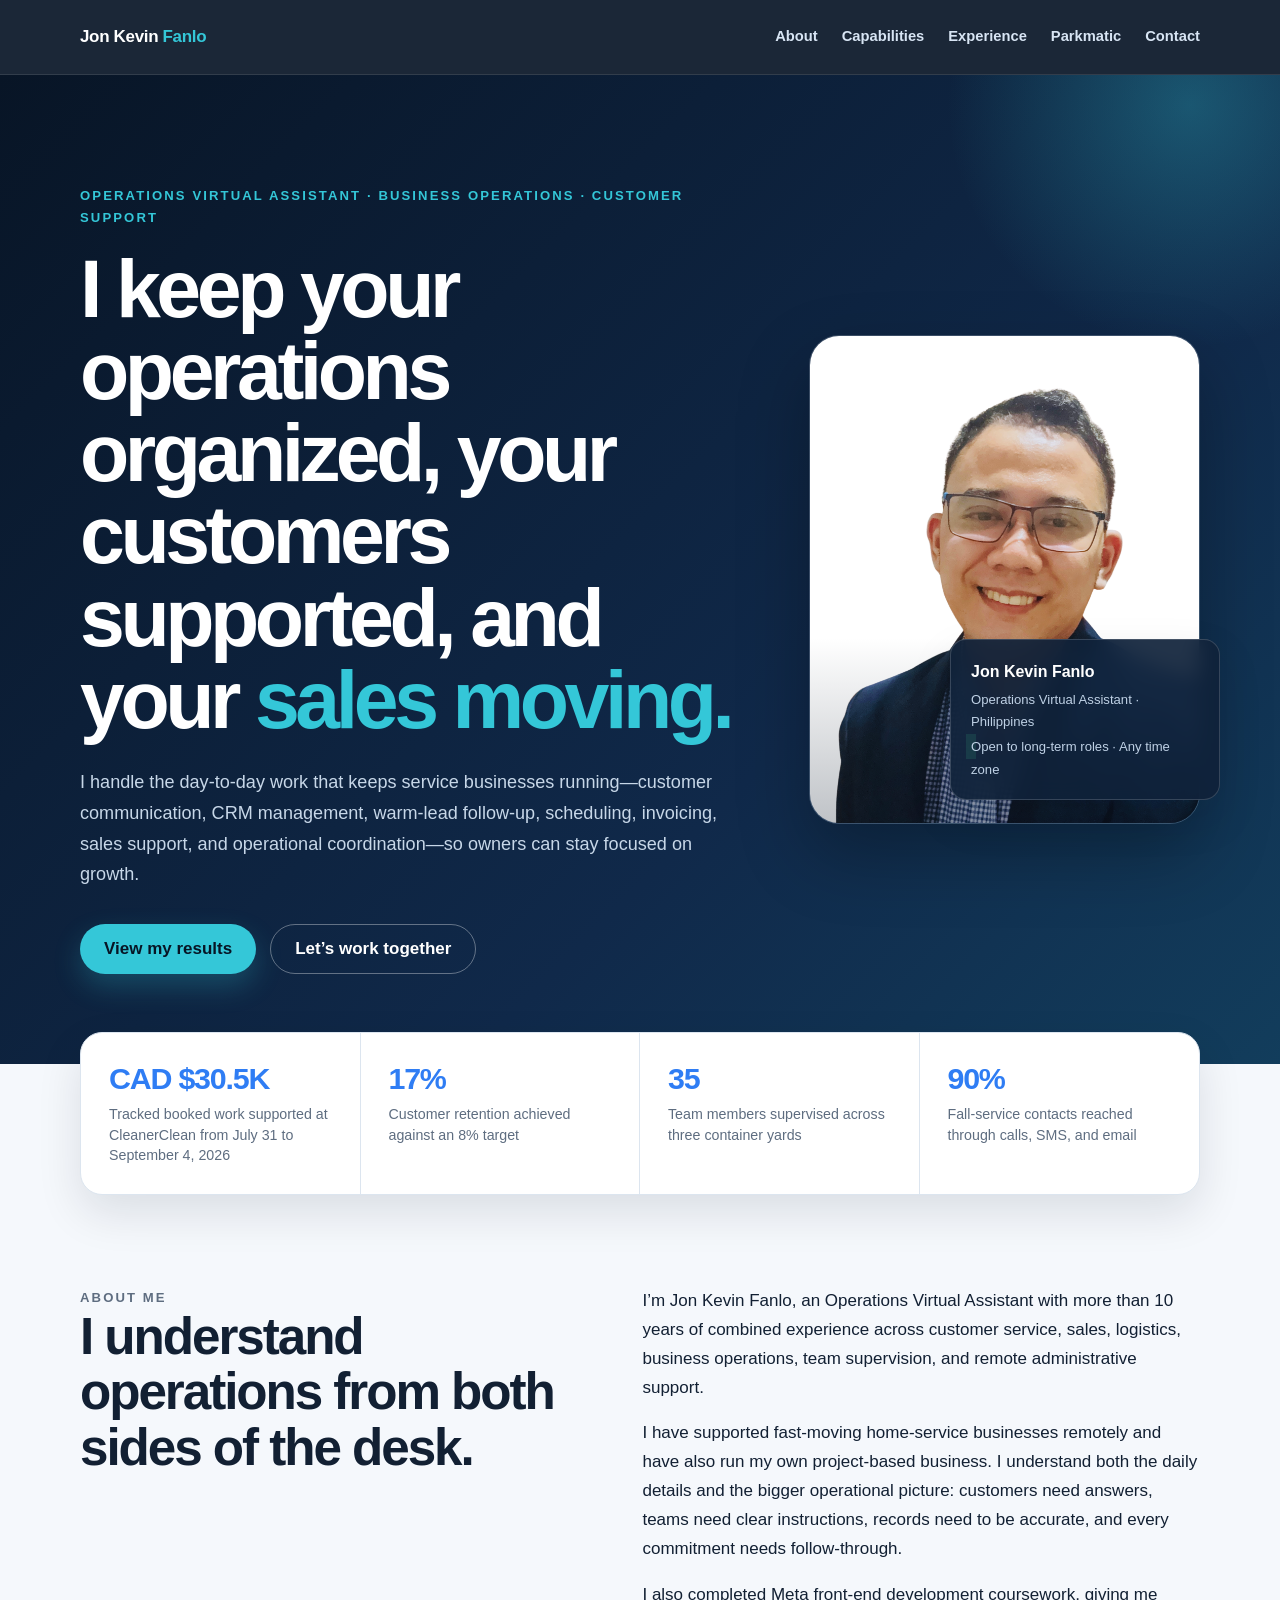
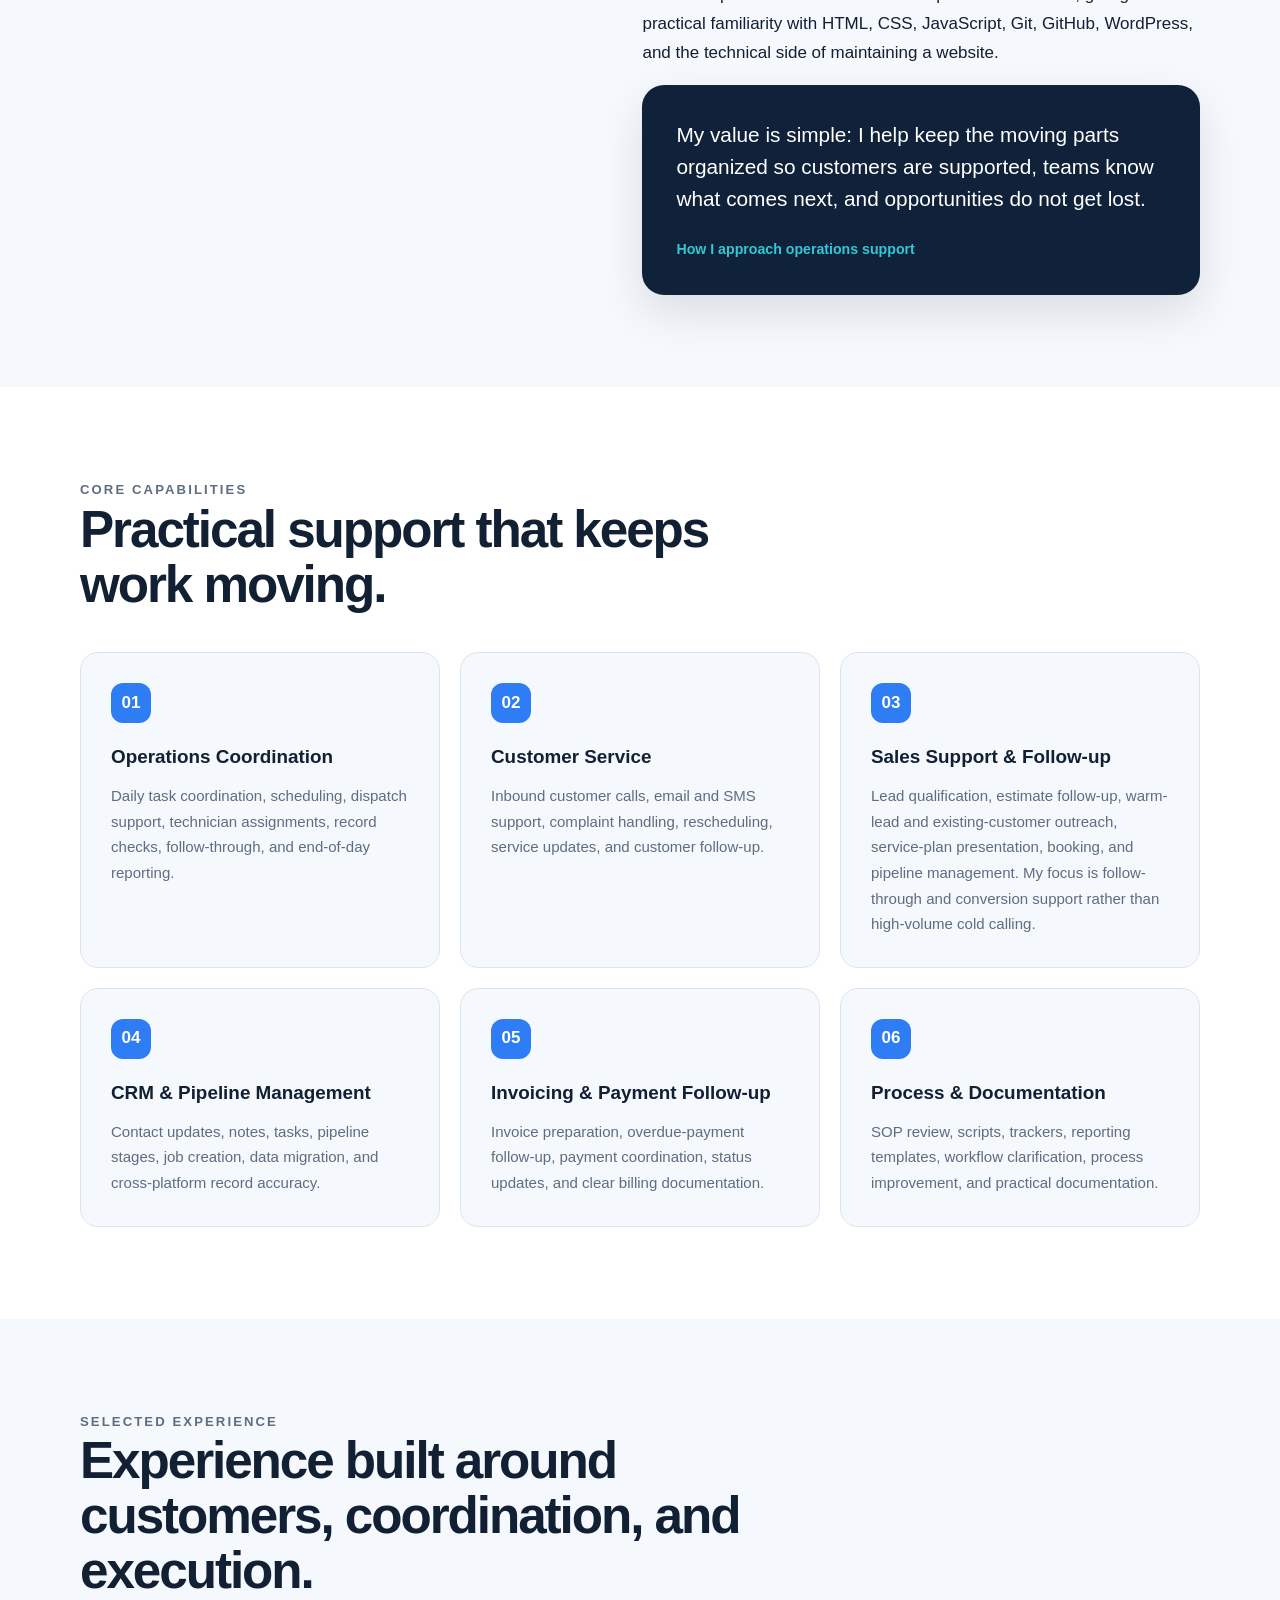
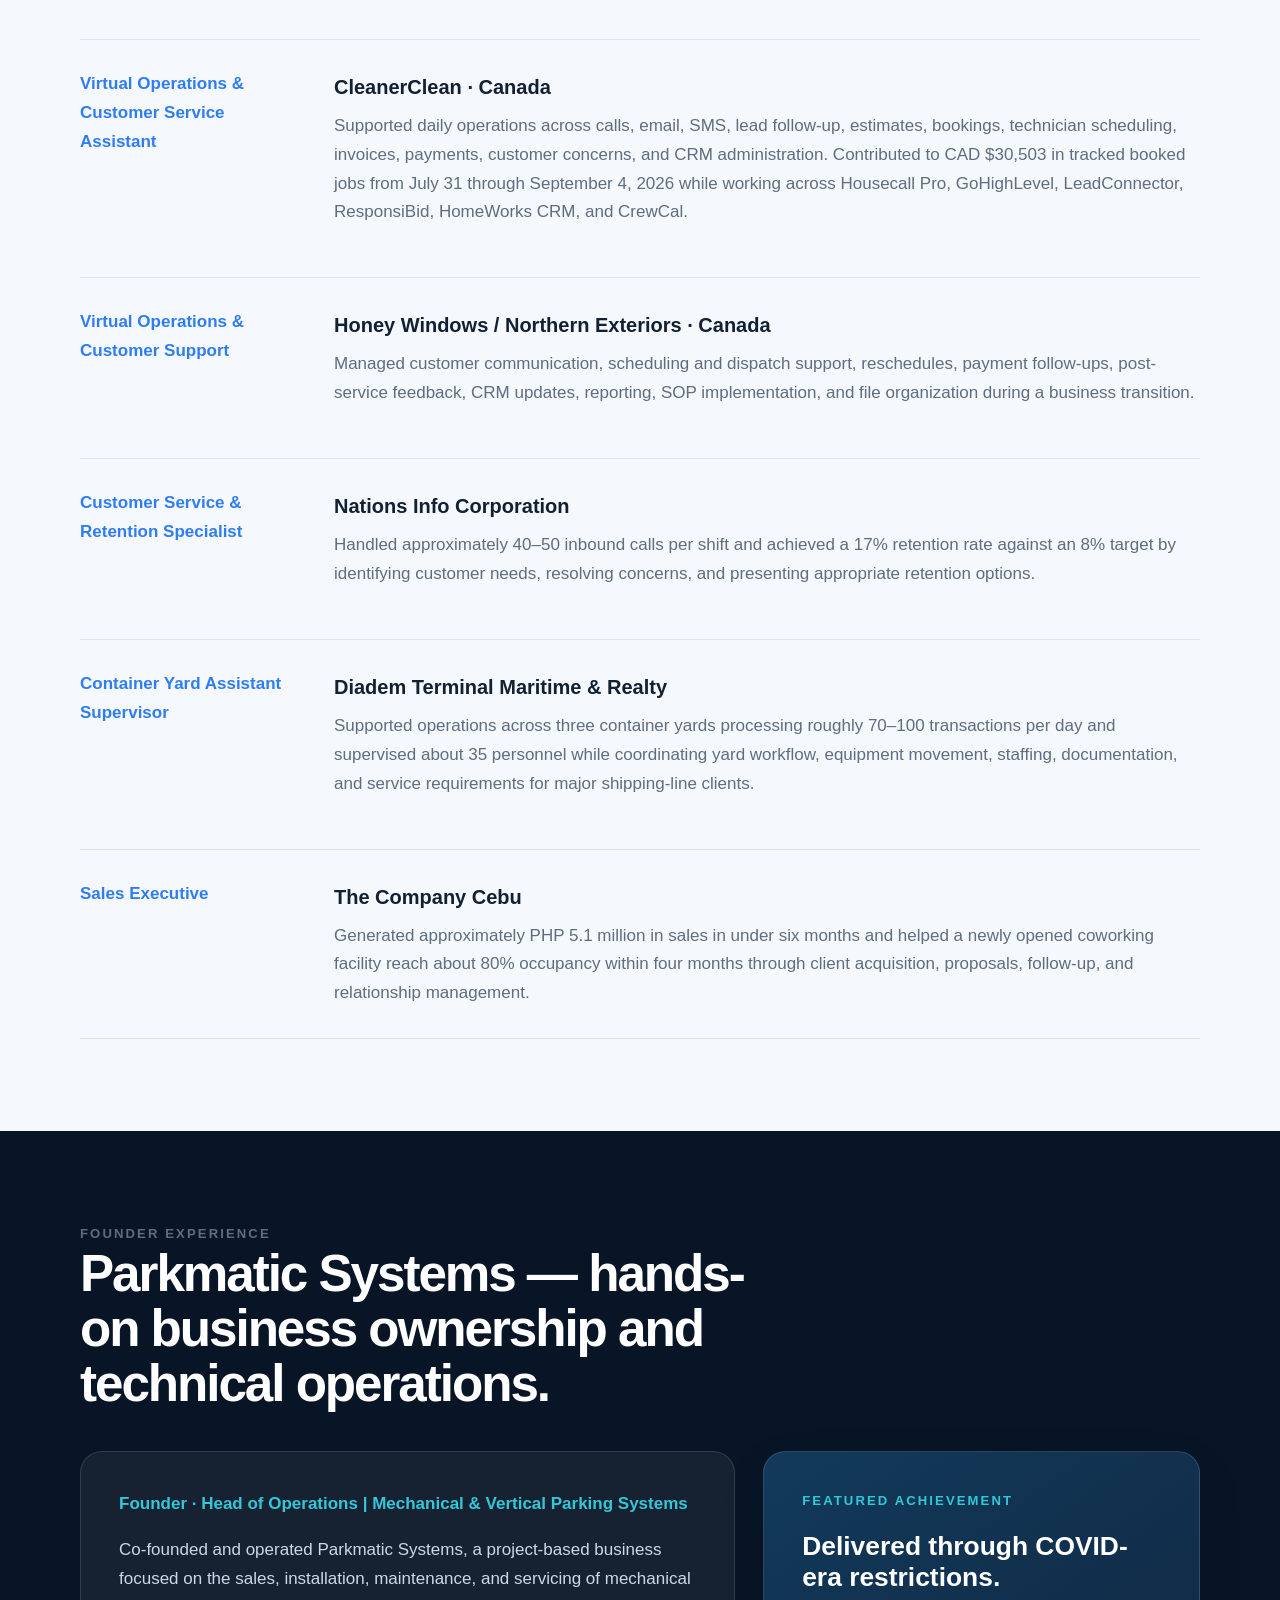
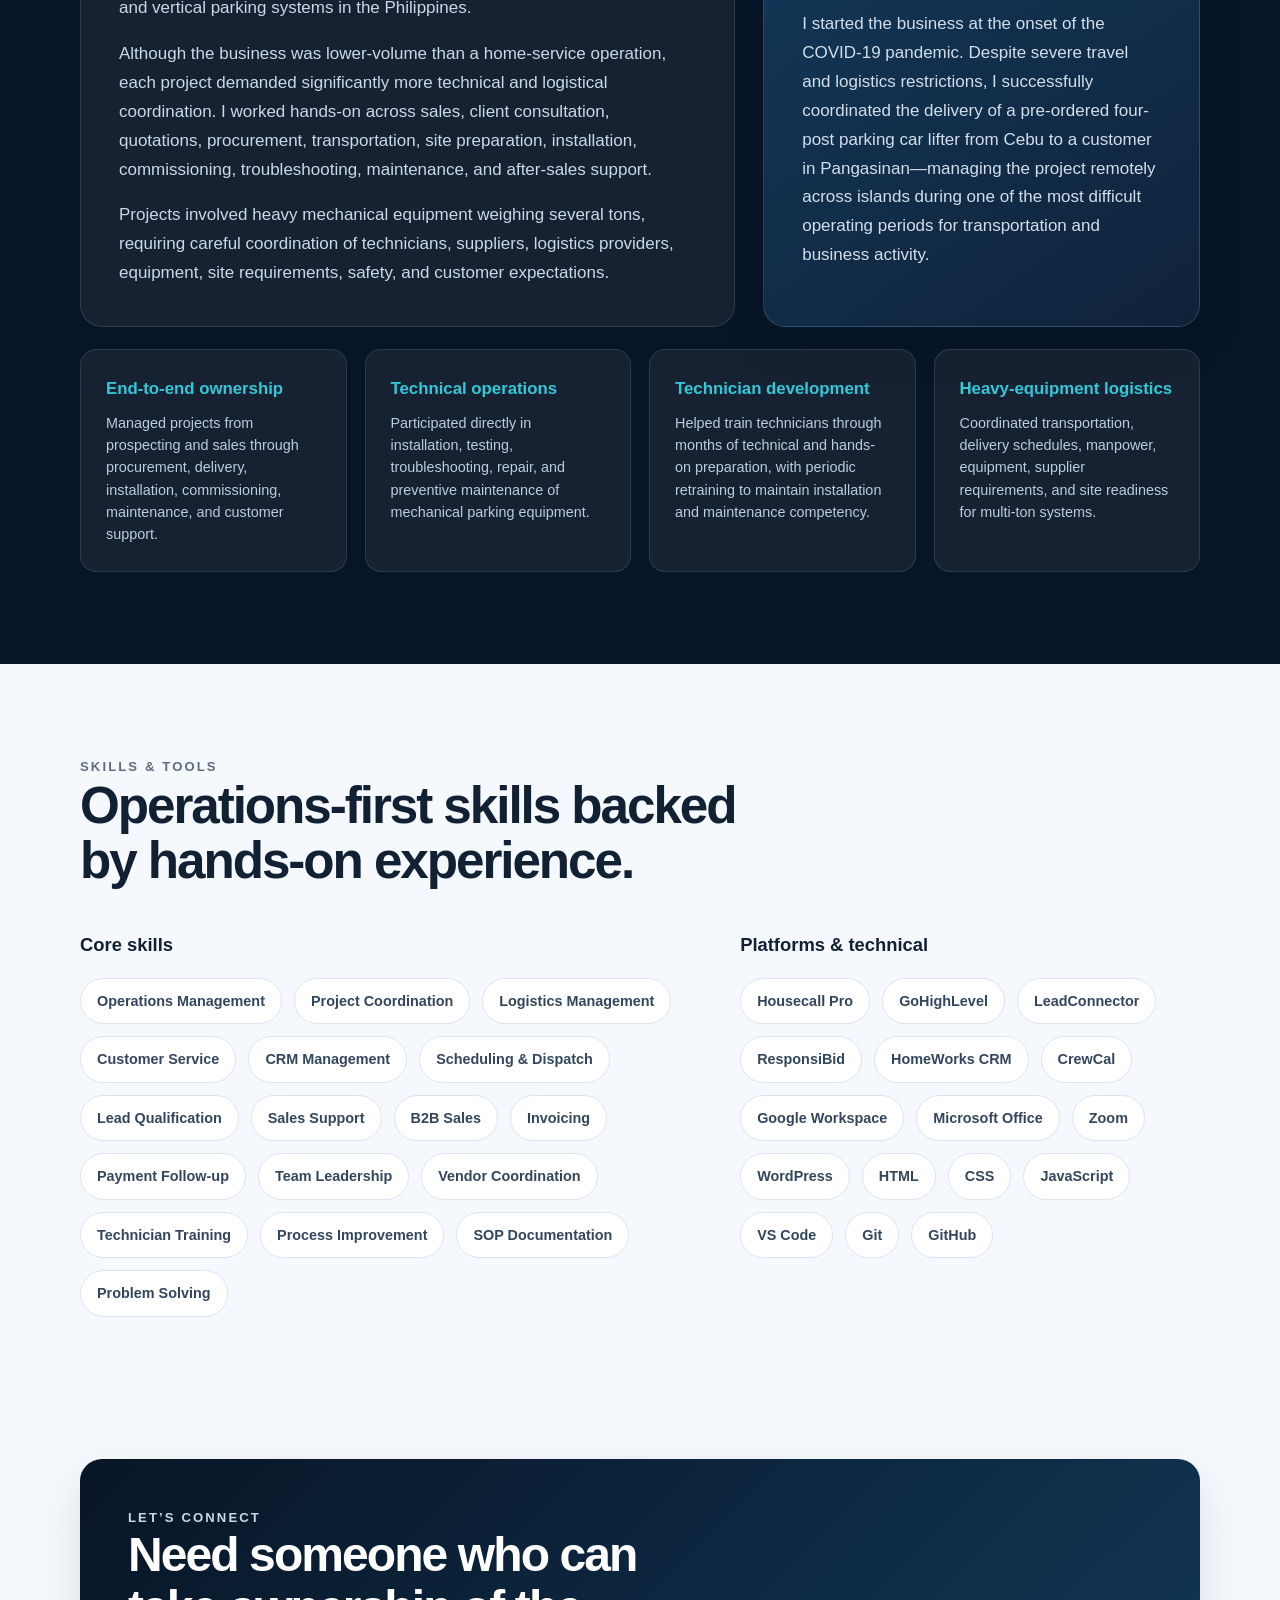
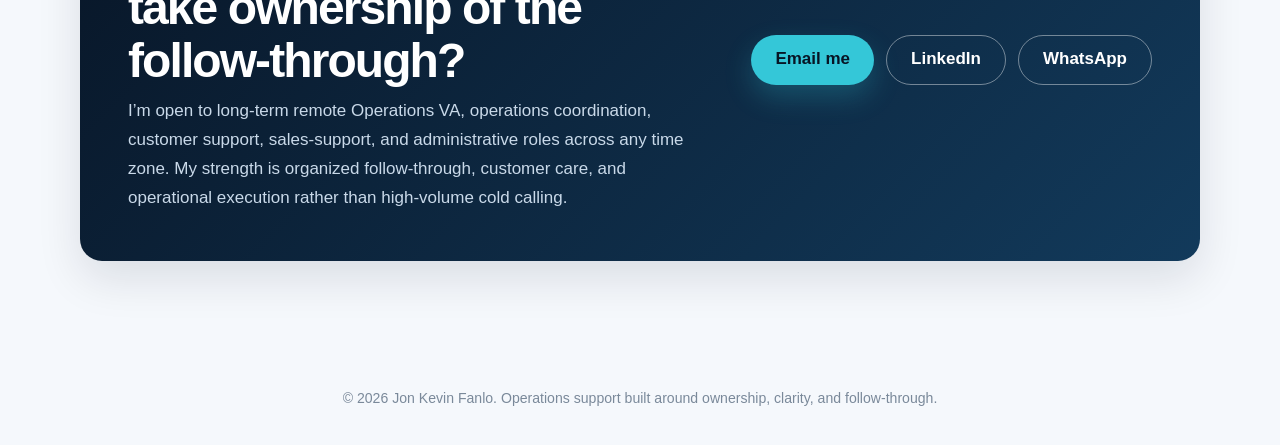
==== commit 88bc58fb: "Add files via upload Launch new Jon Kevin Fanlo portfolio" ====
--- a/index.html
+++ b/index.html
@@ -1,878 +1,189 @@
-<!DOCTYPE html>
-<!--[if IE 8 ]><html class="no-js oldie ie8" lang="en"> <![endif]-->
-<!--[if IE 9 ]><html class="no-js oldie ie9" lang="en"> <![endif]-->
-<!--[if (gte IE 9)|!(IE)]><!--><html class="no-js" lang="en"> <!--<![endif]-->
-<head>
-
-   <!--- basic page needs
-   ================================================== -->
-   <meta charset="utf-8">
-	<title>Kevin</title>
-	<meta name="description" content="">  
-	<meta name="author" content="">
-
-   <!-- mobile specific metas
-   ================================================== -->
-	<meta name="viewport" content="width=device-width, initial-scale=1, maximum-scale=1">
-
- 	<!-- CSS
-   ================================================== -->
-   <link rel="stylesheet" href="css/base.css">  
-   <link rel="stylesheet" href="css/main.css">
-   <link rel="stylesheet" href="css/vendor.css">     
-
-   <!-- script
-   ================================================== -->   
-	<script src="js/modernizr.js"></script>
-	<script src="js/pace.min.js"></script>
-
-   <!-- favicons
-	================================================== -->
-	<link rel="icon" type="image/png" href="favicon.png">
-
-</head>
-
-<body id="top">
-
-	<!-- header 
-   ================================================== -->
-   <header>   	
-   	<div class="row">
-
-   		<div class="top-bar">
-   			<a class="menu-toggle" href="#"><span>Menu</span></a>
-
-	   		<div class="logo">
-		         <a href="index.html">Kevin</a>
-		      </div>		      
-
-		   	<nav id="main-nav-wrap">
-					<ul class="main-navigation">
-						<li class="current"><a class="smoothscroll"  href="#intro" title="">Home</a></li>
-						<li><a class="smoothscroll"  href="#about" title="">About</a></li>
-						<li><a class="smoothscroll"  href="#resume" title="">Resume</a></li>
-						<li><a class="smoothscroll"  href="#portfolio" title="">Portfolio</a></li>
-						<li><a class="smoothscroll"  href="#services" title="">Services</a></li>					
-						<li><a class="smoothscroll"  href="#contact" title="">Contact</a></li>				
-					</ul>
-				</nav>    		
-   		</div> <!-- /top-bar --> 
-   		
-   	</div> <!-- /row --> 		
-   </header> <!-- /header -->
-
-	<!-- intro section
-   ================================================== -->
-   <section id="intro">   
-
-   	<div class="intro-overlay"></div>	
-
-   	<div class="intro-content">
-   		<div class="row">
-
-   			<div class="col-twelve">
-
-	   			<h5>Hello, World.</h5>
-	   			<h1>I'm Kevin Fanlo. </h1>
-
-	   			<p class="intro-position">
-	   				<span>Front-End Web Developer</span>
-	   				<span>Wordpress Developer </span> 
-	   			</p>
-
-	   			<a class="button stroke smoothscroll" href="#about" title="">More About Me</a>
-
-	   		</div>  
-   			
-   		</div>   		 		
-   	</div> <!-- /intro-content --> 
-
-   	<ul class="intro-social">        
-		<li><a href="https://www.linkedin.com/in/jon-kevin-fanlo-04910b19b/"><i class="fa fa-linkedin"></i></a></li>
-		<li><a href="https://github.com/jkfanlo"><i class="fa fa-github"></i></a></li>
-      </ul> <!-- /intro-social -->      	
-
-   </section> <!-- /intro -->
-
-
-   <!-- about section
-   ================================================== -->
-   <section id="about">  
-
-   	<div class="row section-intro">
-   		<div class="col-twelve">
-
-   			<h5>About</h5>
-   			<h1>Let me introduce myself.</h1>
-
-   			<div class="intro-info">
-
-   				<img src="images/profile-pic.png" alt="Profile Picture">
-
-   				<p class="lead">I'm a highly motivated and results-driven front-end web developer with over 3 years of experience in the field. Before my career in web development, I had a successful career as a sales professional for more than 5 years. However, I've always been passionate about technology, so I decided to pursue professional courses in front-end development with Meta. Through my coursework and hands-on experience, I've developed a strong understanding of web development principles and best practices, including skills in HTML, CSS, JavaScript, Reactjs, and WordPress development. I have a proven track record of delivering high-quality work on time and within budget, with experience developing user-friendly and responsive websites, designing and implementing user interfaces, and optimizing website performance. What I'm most passionate about is creating visually appealing and user-friendly websites that meet clients' needs, and I'm committed to staying up-to-date with the latest web development technologies and practices. Overall, I'm a dedicated and hardworking professional who is always seeking new challenges and opportunities to grow as a front-end web developer.</p>
-   			</div>   			
-
-   		</div>   		
-   	</div> <!-- /section-intro -->
-
-   	<div class="row about-content">
-
-   		<div class="col-six tab-full">
-
-   			<h3>Profile</h3>
-
-   			<ul class="info-list">
-   				<li>
-   					<strong>Fullname:</strong>
-   					<span>Jon Kevin Fanlo </span>
-   				</li>
-   				<li>
-   					<strong>Birth Date:</strong>
-   					<span>May 23, 1991 </span>
-   				</li>
-   				<li>
-   					<strong>Job:</strong>
-   					<span>Freelancer, Frontend Developer</span>
-   				</li>
-   				<li>
-   					<strong>Website:</strong>
-   					<span>www.jkfanlo.site</span>
-   				</li>
-   				<li>
-   					<strong>Email:</strong>
-   					<span>jkfanlo91@gmail.com</span>
-   				</li>
-
-   			</ul> <!-- /info-list -->
-
-   		</div>
-
-   		<div class="col-six tab-full">
-
-   			<h3>Skills</h3>
-   			<p>Here are the set of technical skills I have acquired through the years.</p>
-
-				<ul class="skill-bars">
-				   <li>
-				   	<div class="progress percent90"><span>90%</span></div>
-				   	<strong>HTML</strong>
-				   </li>
-				   <li>
-				   	<div class="progress percent85"><span>85%</span></div>
-				   	<strong>CSS</strong>
-				   </li>
-				   <li>
-				   	<div class="progress percent80"><span>80%</span></div>
-				   	<strong>Reactjs/Javascript </strong>
-				   </li>
-				   <li>
-				   	<div class="progress percent80"><span>80%</span></div>
-				   	<strong>PHP</strong>
-				   </li>
-				   <li>
-
-				   	<div class="progress percent95"><span>95%</span></div>
-				   	<strong>Wordpress</strong>
-				   </li>
-      
-				</ul> <!-- /skill-bars -->		
-
-   		</div>
-
-   	</div>
-
-   	<div class="row button-section">
-   		<div class="col-twelve">
-   			<a href="#contact" title="Hire Me" class="button stroke smoothscroll">Hire Me</a>
-   			<a href="https://drive.google.com/file/d/1RamhH8XvP-snTsa1F98WwhqMuAXUqiVK/view?usp=share_link" title="Download CV" class="button button-primary">Download CV</a>
-
-   		</div>   		
-   	</div>
-
-   </section> <!-- /process-->    
-
-
-   <!-- resume Section
-   ================================================== -->
-	<section id="resume" class="grey-section">
-
-		<div class="row section-intro">
-   		<div class="col-twelve">
-
-   			<h5>Resume</h5>
-   			<h1>More of my Credentials. </h1>
-
-   			<p class="lead">Most Recent Projects</p>
-
-   		</div>   		
-   	</div> <!-- /section-intro--> 
-
-   	<div class="row resume-timeline">
-
-   		<div class="col-twelve resume-header">
-
-   			<h2>Work Experience</h2>
-
-   		</div> <!-- /resume-header -->
-
-   		<div class="col-twelve">
-
-   			<div class="timeline-wrap">
-
-   				<div class="timeline-block">
-
-	   				<div class="timeline-ico">
-	   					<i class="fa fa-briefcase"></i>
-	   				</div>
-
-	   				<div class="timeline-header">
-	   					<h3>Jr. Software Engineer</h3>
-	   					<p>January 2023 - March 2023</p>
-	   				</div>
-
-	   				<div class="timeline-content">
-	   					<h4>LuDo & LuYm Corporation</h4>
-	   					<p>Designed and Developed a functional and user-friendly business website for Ludo & Luym Corporation, one of the pioneer companies in the Philippines and one of the biggest producer/exporter of coconut products.</p>
-	   				</div>
-
-	   			</div> <!-- /timeline-block -->
-
-	   			<div class="timeline-block">
-
-	   				<div class="timeline-ico">
-	   					<i class="fa fa-briefcase"></i>
-	   				</div>
-
-	   				<div class="timeline-header">
-	   					<h3>Co-Owner/Front-end Developer</h3>
-	   					<p>December 2019 - Present</p>
-	   				</div>
-
-	   				<div class="timeline-content">
-	   					<h4>Parkmatic Systems Electronic Equipment Trading </h4>
-	   					<p>Designed and developed a functional E-Commerce Website, currently redeveping the website to give it a better look as well as adding some functionalities,payment plugins for a better user experience.</p>
-	   				</div>
-
-	   			</div> <!-- /timeline-block -->
-
-   			</div> <!-- /timeline-wrap -->   			
-
-   		</div> <!-- /col-twelve -->
-   		
-   	</div> <!-- /resume-timeline -->
-   	
-   	<div class="row resume-timeline">
-
-   		<div class="col-twelve resume-header">
-
-   			<h2>Education</h2>
-
-   		</div> <!-- /resume-header -->
-
-   		<div class="col-twelve">
-
-   			<div class="timeline-wrap">
-
-   				<div class="timeline-block">
-
-	   				<div class="timeline-ico">
-	   					<i class="fa fa-graduation-cap"></i>
-	   				</div>
-
-	   				<div class="timeline-header">
-	   					<h3>Professional Certificates </h3>
-	   					<p>January 2023 - Present</p>
-	   				</div>
-
-	   				<div class="timeline-content">
-	   					<h4>META Front-End Development, Click text link to verify  </h4>
-	   					<p><a href="https://coursera.org/share/7a4b3a1b553d82b9eca962bc3f3450f6" target="_blank" title="coursera.com">Introduction to Front-End Development .</a></p>
-						<p><a href="https://coursera.org/share/664c411b032f1500d0c5c18ac7414406" target="_blank" title="coursera.com">Programming with JavaScript .</a></p>
-						<p><a href="https://coursera.org/verify/3BT8WM5F4YYX" target="_blank" title="coursera.com">Version control .</a></p>
-						<p><a href="https://coursera.org/verify/TZK4JN2KUM5N" target="_blank" title="coursera.com">Html and Css in-depth. </a></p>
-	   				</div>
-
-	   			</div> <!-- /timeline-block -->
-
-	   			<div class="timeline-block">
-
-	   				<div class="timeline-ico">
-	   					<i class="fa fa-graduation-cap"></i>
-	   				</div>
-
-	   				<div class="timeline-header">
-	   					<h3>Bachelors Degree</h3>
-	   					<p>October 2012 </p>
-	   				</div>
-
-	   				<div class="timeline-content">
-	   					<h4>University of San Carlos </h4>
-	   					<p>Bachelor of Science in Hotel & Restaurant Management.</p>
-	   				</div>
-	   			</div> <!-- /timeline-block -->
-
-	   			<div class="timeline-block">
-
-	   				<div class="timeline-ico">
-	   					<i class="fa fa-graduation-cap"></i>
-	   				</div>
-
-	   				<div class="timeline-header">
-	   					<h3>Diploma in Hospitality </h3>
-	   					<p>January 2012 </p>
-	   				</div>
-
-	   				<div class="timeline-content">
-	   					<h4>Victoria University </h4>
-	   					<p>Australian Qualifications Framework(AQF)2 year Diploma program integrated under Bachelor's degree.</p>
-	   				</div>
-
-	   			</div> <!-- /timeline-block -->
-
-   			</div> <!-- /timeline-wrap -->   			
-
-   		</div> <!-- /col-twelve -->
-   		
-   	</div> <!-- /resume-timeline -->
-		
-	</section> <!-- /features -->
-
-
-	<!-- Portfolio Section
-   ================================================== -->
-	<section id="portfolio">
-
-		<div class="row section-intro">
-   		<div class="col-twelve">
-
-   			<h5>Portfolio</h5>
-   			<h1>Check Out Some of My Works.</h1>
-
-   			<p class="lead">Recent Projects</p>
-
-   		</div>   		
-   	</div> <!-- /section-intro--> 
-
-   	<div class="row portfolio-content">
-
-   		<div class="col-twelve">
-
-   			<!-- portfolio-wrapper -->
-	         <div id="folio-wrapper" class="block-1-2 block-mob-full stack">
-
-	         	<div class="bgrid folio-item">
-	               <div class="item-wrap">
-	               	<img src="images/portfolio/Parkmaticsystems.png" alt="Parking lifter">
-	                  <a href="#modal-01" class="overlay">	                  	           
-	                     <div class="folio-item-table">
-	                     	<div class="folio-item-cell">
-		     					       <h3 class="folio-title">Single Vendor Online Store</h3>	     					    
-		     					    	 <span class="folio-types">
-		     					       	  Web Development
-		     					       </span>
-		     					   </div>	                      	
-	                     </div>                    
-	                  </a>
-	               </div>	               
-	        		</div> <!-- /folio-item -->
-
-	        		<div class="bgrid folio-item">
-	               <div class="item-wrap">
-	               	<img src="images/portfolio/Past5coffee.png" alt="Past5coffee">
-	               	<a href="#modal-02" class="overlay">              		                  
-	                     <div class="folio-item-table">
-	                     	<div class="folio-item-cell">
-	                     		<h3 class="folio-title">Coffee Shop Website Template</h3>	     					    
-		     					    	<span class="folio-types">
-		     					       	  Web Development
-		     					      </span>		     		
-		     					   </div> 	                      	
-	                     </div>                    
-	                  </a>
-	               </div>
-	        		</div> <!-- /folio-item -->
-
-	            <div class="bgrid folio-item">
-	               <div class="item-wrap">
-	               	<img src="images/portfolio/Flyer.png"alt="Flyers">
-	                  <a href="#modal-03" class="overlay">             		                  
-	                     <div class="folio-item-table">
-	                     	<div class="folio-item-cell">
-	                     		<h3 class="folio-title">Marketing Material </h3>	     					    
-		     					    	<span class="folio-types">
-		     					       	  Graphic Design
-		     					      </span>		     		
-		     					   </div> 	                      	
-	                     </div>                    
-	                  </a>
-	               </div>
-	        		</div> <!-- /folio-item -->
-
-	            <div class="bgrid folio-item">
-	               <div class="item-wrap">
-	               	<img src="images/portfolio/ludocorporation.png" alt="ludocorporation">
-	                  <a href="#modal-04" class="overlay">                  	                 
-	                     <div class="folio-item-table">
-	                     	<div class="folio-item-cell">
-	                     		<h3 class="folio-title">Ludo Corporation</h3>	     					    
-		     					    	<span class="folio-types">
-											WordPress Development
-		     					      </span>		     		
-		     					   </div>  	                      	
-	                     </div>                    
-	                  </a>
-	               </div>
-	        		</div> <!-- /folio-item -->     
-
-	            <div class="bgrid folio-item">
-	               <div class="item-wrap">
-	               	<img src="images/portfolio/logo.png" alt="Brand logo">
-	                  <a href="#modal-06" class="overlay">
-	                     <div class="folio-item-table">
-	                     	<div class="folio-item-cell">
-	                     		<h3 class="folio-title">Official Brand</h3>	     					    
-		     					    	<span class="folio-types">
-		     					       	  Branding
-		     					      </span>		     		
-		     					   </div>	                      	
-	                     </div>                    
-	                  </a>
-	               </div>
-	        		</div> <!-- /folio-item -->   
-
-
-
-
-				   <!-- modal popups - end
-	            ============================================================= -->
-
-	         </div> <!-- /portfolio-wrapper --> 
-
-   		</div>  <!-- /twelve -->   
-
-   	</div> <!-- /portfolio-content --> 
-		
-	</section> <!-- /portfolio --> 
-
-
-	<!-- CTA Section
-   ================================================== -->
-	<section id="cta" class="grey-section">
-
-   	<div class="row cta-content">
-
-   		<div class="col-twelve section-ads">  
-
-	     		<h2 class="h01"><a href="http://www.dreamhost.com/r.cgi?287326|STYLESHOUT">JKFanlo Recommends Dreamhost.</a></h2>
-
-		      <p class="lead">
-		      Looking for an awesome and reliable webhosting? Try <a href="http://www.dreamhost.com/r.cgi?287326|STYLESHOUT"><span>DreamHost</span></a>.
-				Get <span>$50 off</span> when you sign up with the promocode <span>styleshout</span>. 
-				<!-- Simply type	the promocode in the box labeled “Promo Code” when placing your order. -->	
-				</p>
-
-				<div class="action">
-			      <a class="button button-primary large" href="http://www.dreamhost.com/r.cgi?287326|STYLESHOUT">Sign Up Now</a>
-		      </div>		     	
-
-   		</div>
-
-   	</div> <!-- /cta-content -->
-
-   </section> <!-- /cta --> 
-
-	
-	<!-- services Section
-   ================================================== -->
-	<section id="services">
-
-		<div class="overlay"></div>
-
-		<div class="row section-intro">
-   		<div class="col-twelve">
-
-   			<h5>Services</h5>
-   			<h1>What I Can Do For You </h1>
-   		</div>   		
-   	</div> <!-- /section-intro -->
-
-   	<div class="row services-content">
-
-   		<div id="owl-slider" class="owl-carousel services-list">
-
-	      	<div class="service">	
-
-	      		<span class="icon"><i class="icon-earth"></i></span>            
-
-	            <div class="service-content">	
-
-	            	 <h3>Webdesign</h3>
-
-		            <p class="desc">Our web design service offers customized website design and development solutions to help businesses establish a strong online presence. We specialize in creating modern, user-friendly, and visually appealing websites that engage visitors and drive conversions. Our team of experienced designers and developers use the latest technologies and best practices to ensure that every website we create is optimized for search engines, mobile-friendly, and easy to navigate. From e-commerce websites to portfolio websites, we provide comprehensive web design solutions tailored to meet the unique needs of our clients.
-	         		</p>
-	         		
-	         	</div> 	         	 
-
-				</div> <!-- /service -->
-
-				<div class="service">	
-
-					<span class="icon"><i class="icon-window"></i></span>                          
-
-	            <div class="service-content">	
-
-	            	<h3>Web Development</h3>  
-
-		            <p class="desc">Our web development service offers full-stack development solutions to help businesses build custom web applications that are tailored to their unique needs. We specialize in developing robust, scalable, and secure web applications using the latest front-end and back-end technologies. Our team of experienced developers can handle everything from database design to server-side programming to ensure that your web application is fully optimized for performance, security, and user experience. Whether you need a web application for e-commerce, content management, or any other purpose, we can provide end-to-end development solutions that meet your business goals.
-	         		</p>
-
-	            </div>	                          
-
-			   </div> <!-- /service -->
-
-			   <div class="service">
-
-			   	<span class="icon"><i class="icon-paint-brush"></i></span>		            
-
-	            <div class="service-content">
-
-	            	<h3>Branding</h3>
-
-		            <p class="desc">Our branding service offers comprehensive solutions to help businesses establish a unique and memorable brand identity. We specialize in creating brand strategies that align with our clients' business goals, target audience, and industry trends. Our branding services include logo design, brand messaging, brand guidelines, and more. We work closely with our clients to understand their brand personality and values, and develop a cohesive brand image across all marketing channels. From startups to established businesses, we provide tailored branding solutions that help businesses differentiate themselves in a crowded marketplace and build strong brand recognition.
-	        			</p> 
-
-	            </div> 	            	               
-
-			   </div> <!-- /service -->
-
-				<div class="service">
-
-					<span class="icon"><i class="icon-toggles"></i></span>	              
-
-	            <div class="service-content">
-
-	            	<h3>UI/UX Design</h3>
-
-		            <p class="desc">Our UI/UX design service offers solutions to help businesses create intuitive, engaging, and visually appealing user interfaces and user experiences. We specialize in designing user-centric interfaces that align with our clients' business goals and user needs. Our UI/UX design services include user research, information architecture, wireframing, prototyping, and more. Our team of experienced designers use the latest design tools and techniques to create beautiful and functional designs that are optimized for usability and accessibility. From mobile apps to websites, we provide customized UI/UX design solutions that improve user engagement, retention, and satisfaction.
-	         		</p> 
-	         		
-	            </div>                
-
-				</div> <!-- /service -->
-
-			   <div class="service">
-
-			   	<span class="icon"><i class="icon-image"></i></span>	            
-
-	            <div class="service-content">
-
-	            	<h3>Graphics Design</h3>
-
-		            <p class="desc">Our graphic design service offers solutions to help businesses create visual communication materials that effectively convey their message to their audience. We specialize in designing eye-catching, memorable, and consistent branding and marketing materials. Our graphic design services include logo design, brochure design, packaging design, advertising design, and more. Our team of experienced designers use the latest design tools and techniques to create stunning designs that are aligned with our clients' brand identity and marketing goals. From small businesses to large enterprises, we provide customized graphic design solutions that elevate the visual appeal and effectiveness of our clients' marketing materials.
-	        			</p> 
-
-	            </div>	               
-
-			   </div> <!-- /service -->
-
-			   <div class="service">
-
-			   	<span class="icon"><i class="icon-chat"></i></span>	   	           
-
-	            <div class="service-content">
-
-	            	 <h3>Amazon FBA, Virtual Assistant</h3>
-
-		            <p class="desc">As a virtual assistant, I offer a wide range of services to help streamline your day-to-day operations and give you more time to focus on your core business. Here are some examples of the services I offer:
-
-<strong>Administrative Support</strong> I can help you with tasks such as managing your email, scheduling appointments, booking travel arrangements, and data entry.<br>
-
-<strong>Customer Support</strong> I can help you with customer inquiries, complaints, and support tickets, ensuring that your customers receive timely and professional responses.<br>
-
-<strong>Research</strong> I can conduct research on a variety of topics, providing you with insights and analysis to inform your decision-making.<br>
-
-<strong>Content Creation</strong> I can help you with content creation, including writing blog posts, drafting marketing copy, and creating graphics and visuals.<br>
-
-<strong>Project Management</strong> I can help you plan and manage your projects, ensuring that they are completed on time, within budget, and to your specifications.<br>
-
-Overall, as a virtual assistant, I am here to help you with whatever tasks you need assistance with, allowing you to focus on your core business and achieve your goals. My services are flexible, scalable, and tailored to your unique needs, ensuring that you get the support you need to succeed..
-	        			</p> 
-	        			
-	            </div>	               
-
-			   </div> <!-- /service -->
-
-	      </div> <!-- /services-list -->
-   		
-   	</div> <!-- /services-content -->
-		
-	</section> <!-- /services -->	
-
-
-	<!-- stats Section
-   ================================================== -->
-	<section id="stats" class="count-up">
-
-		<div class="row">
-			<div class="col-twelve">
-
-				<div class="block-1-6 block-s-1-3 block-tab-1-2 block-mob-full stats-list">
-
-					<div class="bgrid stat">
-
-						<div class="icon-part">
-							<i class="icon-pencil-ruler"></i>
-						</div>
-
-						<h3 class="stat-count">
-							10
-						</h3>
-
-						<h5 class="stat-title">
-							Projects Completed
-						</h5>
-
-					</div> <!-- /stat -->					
-
-					<div class="bgrid stat">
-
-						<div class="icon-part">
-							<i class="icon-users"></i>
-						</div>
-
-						<h3 class="stat-count">
-							10
-						</h3>
-
-						<h5 class="stat-title">
-							Happy Clients
-						</h5>
-
-					</div> <!-- /stat -->
-
-					<div class="bgrid stat">
-
-						<div class="icon-part">
-							<i class="icon-badge"></i>
-						</div>
-
-						<h3 class="stat-count">
-							5
-						</h3>
-
-						<h5 class="stat-title">
-							Awards Received
-						</h5>
-
-					</div> <!-- /stat -->									
-
-					<div class="bgrid stat">
-
-						<div class="icon-part">
-							<i class="icon-light-bulb"></i>
-						</div>
-
-						<h3 class="stat-count">
-							101 
-						</h3>
-
-						<h5 class="stat-title">
-							Crazy Ideas
-						</h5>
-
-					</div> <!-- /stat -->
-
-					<div class="bgrid stat">
-
-						<div class="icon-part">
-							<i class="icon-cup"></i>
-						</div>
-
-						<h3 class="stat-count">
-							500
-						</h3>
-
-						<h5 class="stat-title">
-							Coffee Cups
-						</h5>
-
-					</div> <!-- /stat -->
-
-					<div class="bgrid stat">
-
-						<div class="icon-part">
-							<i class="icon-clock"></i>
-						</div>
-
-						<h3 class="stat-count">
-							4300
-						</h3>
-
-						<h5 class="stat-title">
-							Hours
-						</h5>
-
-					</div> <!-- /stat -->
-
-				</div> <!-- /stats-list -->
-
-			</div> <!-- /twelve -->
-		</div> <!-- /row -->
-
-	</section> <!-- /stats -->
-
-	
-   <!-- contact
-   ================================================== -->
-	<section id="contact">
-
-		<div class="row section-intro">
-   		<div class="col-twelve">
-
-   			<h5>Contact</h5>
-   			<h1>I'd Love To Hear From You.</h1>
-
-   			<p class="lead">Contact me anytime if you need website for your business, for </p>
-
-   		</div> 
-   	</div> <!-- /section-intro -->
-
-   	<div class="row contact-form">
-
-   		<div class="col-twelve">
-
-            <!-- form -->
-            <form name="contactForm" id="contactForm" method="post" action="">
-      			<fieldset>
-
-                  <div class="form-field">
- 						   <input name="contactName" type="text" id="contactName" placeholder="Name" value="" minlength="2" required="">
-                  </div>
-                  <div class="form-field">
-	      			   <input name="contactEmail" type="email" id="contactEmail" placeholder="Email" value="" required="">
-	               </div>
-                  <div class="form-field">
-	     				   <input name="contactSubject" type="text" id="contactSubject" placeholder="Subject" value="">
-	               </div>                       
-                  <div class="form-field">
-	                 	<textarea name="contactMessage" id="contactMessage" placeholder="message" rows="10" cols="50" required=""></textarea>
-	               </div>                      
-                 <div class="form-field">
-                     <button class="submitform">Submit</button>
-                     <div id="submit-loader">
-                        <div class="text-loader">Sending...</div>                             
-       				      <div class="s-loader">
-								  	<div class="bounce1"></div>
-								  	<div class="bounce2"></div>
-								  	<div class="bounce3"></div>
-								</div>
-							</div>
-                  </div>
-
-      			</fieldset>
-      		</form> <!-- Form End -->
-
-            <!-- contact-warning -->
-            <div id="message-warning">            	
-            </div>            
-            <!-- contact-success -->
-      		<div id="message-success">
-               <i class="fa fa-check"></i>Your message was sent, thank you!<br>
-      		</div>
-
-         </div> <!-- /col-twelve -->
-   		
-   	</div> <!-- /contact-form -->
-
-   	<div class="row contact-info">
-
-   		<div class="col-four tab-full">
-
-   			<div class="icon">
-   				<i class="icon-pin"></i>
-   			</div>
-
-   			<h5>Where to find me</h5>
-
-   			<p>
-            Sta. Lucia Vill.<br>
-            Cebu City, Cebu<br>
-            6000 Philippines
-            </p>
-
-   		</div>
-
-   		<div class="col-four tab-full collapse">
-
-   			<div class="icon">
-   				<i class="icon-mail"></i>
-   			</div>
-
-   			<h5>Email Me At</h5>
-
-   			<p>jkfanlo91@gmail.com<br>			     
-			   </p>
-
-   		</div>
-
-   		<div class="col-four tab-full">
-
-   			<div class="icon">
-   				<i class="icon-phone"></i>
-   			</div>
-
-   			<h5>Call Me At</h5>
-
-   			<p>Phone: (+6332) 421 2574 <br>
-			   	Mobile: (+63) 905 520 2689<br>
-			   </p>
-
-   		</div>
-   		
-   	</div> <!-- /contact-info -->
-		
-	</section> <!-- /contact -->
-
-
-   <!-- footer
-   ================================================== -->
-
-   <footer>
-     	<div class="row">
-
-     		<div class="col-six tab-full pull-right social">
-
-     			<ul class="footer-social">        
-					<li><a href="https://www.linkedin.com/in/jon-kevin-fanlo-04910b19b/"><i class="fa fa-linkedin"></i></a></li>
-					<li><a href="https://github.com/jkfanlo"><i class="fa fa-github"></i></a></li>
-			   </ul> 
-	      		
-	      </div>
-
-      	<div class="col-six tab-full">
-	      	<div class="copyright">
-		        	<span>© Copyright JKFanlo.</span> 
-		        	<span>Design by <a href="http://www.styleshout.com/">JkFanlo</a></span>	         	
-		         </div>		                  
-	      	</div>
-
-	      	<div id="go-top">
-		         <a class="smoothscroll" title="Back to Top" href="#top"><i class="fa fa-long-arrow-up"></i></a>
-		      </div>
-
-      	</div> <!-- /row -->     	
-   </footer>  
-
-   <div id="preloader"> 
-    	<div id="loader"></div>
-   </div> 
-
-   <!-- Java Script
-   ================================================== --> 
-   <script src="js/jquery-2.1.3.min.js"></script>
-   <script src="js/plugins.js"></script>
-   <script src="js/main.js"></script>
-
-</body>
-
-</html>+<!doctype html>
+<html lang="en">
+<head>
+  <meta charset="utf-8">
+  <meta name="viewport" content="width=device-width, initial-scale=1">
+  <meta name="description" content="Jon Kevin Fanlo is an Operations Virtual Assistant focused on business operations, customer support, CRM management, scheduling, sales support, and reliable follow-through.">
+  <meta name="author" content="Jon Kevin Fanlo">
+  <meta name="theme-color" content="#081526">
+  <meta property="og:title" content="Jon Kevin Fanlo | Operations Virtual Assistant">
+  <meta property="og:description" content="Business operations, customer support, CRM management, scheduling, sales support, and dependable operational follow-through.">
+  <meta property="og:type" content="website">
+  <meta property="og:image" content="assets/jon-kevin-fanlo.png">
+  <title>Jon Kevin Fanlo | Operations Virtual Assistant</title>
+  <link rel="stylesheet" href="style.css">
+</head>
+<body>
+<header class="site-header">
+  <div class="wrap nav">
+    <a class="brand" href="#top">Jon Kevin <span>Fanlo</span></a>
+    <button class="menu-toggle" type="button" aria-expanded="false" aria-controls="primary-nav" aria-label="Open navigation">Menu</button>
+    <nav id="primary-nav" class="nav-links" aria-label="Portfolio navigation">
+      <a href="#about">About</a>
+      <a href="#services">Capabilities</a>
+      <a href="#experience">Experience</a>
+      <a href="#parkmatic">Parkmatic</a>
+      <a href="#contact">Contact</a>
+    </nav>
+  </div>
+</header>
+
+<main id="top">
+  <section class="hero">
+    <div class="wrap hero-grid">
+      <div>
+        <p class="eyebrow">Operations Virtual Assistant · Business Operations · Customer Support</p>
+        <h1>I keep your operations organized, your customers supported, and your <span>sales moving.</span></h1>
+        <p class="hero-copy">I handle the day-to-day work that keeps service businesses running—customer communication, CRM management, warm-lead follow-up, scheduling, invoicing, sales support, and operational coordination—so owners can stay focused on growth.</p>
+        <div class="actions">
+          <a class="button button-primary" href="#experience">View my results</a>
+          <a class="button button-ghost" href="#contact">Let’s work together</a>
+        </div>
+      </div>
+      <aside class="hero-profile" aria-label="Professional portrait of Jon Kevin Fanlo">
+        <div class="hero-photo-frame">
+          <img class="hero-photo" src="assets/jon-kevin-fanlo.png" alt="Jon Kevin Fanlo, Operations Virtual Assistant and Customer Support professional">
+        </div>
+        <div class="profile-caption">
+          <strong>Jon Kevin Fanlo</strong>
+          <span>Operations Virtual Assistant · Philippines</span>
+          <span class="status">Open to long-term roles · Any time zone</span>
+        </div>
+      </aside>
+    </div>
+  </section>
+
+  <section class="metrics" aria-label="Selected professional results">
+    <div class="wrap metric-grid">
+      <div class="metric"><strong>CAD $30.5K</strong><span>Tracked booked work supported at CleanerClean from July 31 to September 4, 2026</span></div>
+      <div class="metric"><strong>17%</strong><span>Customer retention achieved against an 8% target</span></div>
+      <div class="metric"><strong>35</strong><span>Team members supervised across three container yards</span></div>
+      <div class="metric"><strong>90%</strong><span>Fall-service contacts reached through calls, SMS, and email</span></div>
+    </div>
+  </section>
+
+  <section id="about">
+    <div class="wrap about-grid">
+      <div class="section-head">
+        <p class="eyebrow">About me</p>
+        <h2>I understand operations from both sides of the desk.</h2>
+      </div>
+      <div class="about-copy">
+        <p>I’m Jon Kevin Fanlo, an Operations Virtual Assistant with more than 10 years of combined experience across customer service, sales, logistics, business operations, team supervision, and remote administrative support.</p>
+        <p>I have supported fast-moving home-service businesses remotely and have also run my own project-based business. I understand both the daily details and the bigger operational picture: customers need answers, teams need clear instructions, records need to be accurate, and every commitment needs follow-through.</p>
+        <p>I also completed Meta front-end development coursework, giving me practical familiarity with HTML, CSS, JavaScript, Git, GitHub, WordPress, and the technical side of maintaining a website.</p>
+        <div class="quote-card">
+          <p>My value is simple: I help keep the moving parts organized so customers are supported, teams know what comes next, and opportunities do not get lost.</p>
+          <small>How I approach operations support</small>
+        </div>
+      </div>
+    </div>
+  </section>
+
+  <section id="services" class="services">
+    <div class="wrap">
+      <div class="section-head">
+        <p class="eyebrow">Core capabilities</p>
+        <h2>Practical support that keeps work moving.</h2>
+      </div>
+      <div class="card-grid">
+        <article class="card"><span class="card-number">01</span><h3>Operations Coordination</h3><p>Daily task coordination, scheduling, dispatch support, technician assignments, record checks, follow-through, and end-of-day reporting.</p></article>
+        <article class="card"><span class="card-number">02</span><h3>Customer Service</h3><p>Inbound customer calls, email and SMS support, complaint handling, rescheduling, service updates, and customer follow-up.</p></article>
+        <article class="card"><span class="card-number">03</span><h3>Sales Support & Follow-up</h3><p>Lead qualification, estimate follow-up, warm-lead and existing-customer outreach, service-plan presentation, booking, and pipeline management. My focus is follow-through and conversion support rather than high-volume cold calling.</p></article>
+        <article class="card"><span class="card-number">04</span><h3>CRM & Pipeline Management</h3><p>Contact updates, notes, tasks, pipeline stages, job creation, data migration, and cross-platform record accuracy.</p></article>
+        <article class="card"><span class="card-number">05</span><h3>Invoicing & Payment Follow-up</h3><p>Invoice preparation, overdue-payment follow-up, payment coordination, status updates, and clear billing documentation.</p></article>
+        <article class="card"><span class="card-number">06</span><h3>Process & Documentation</h3><p>SOP review, scripts, trackers, reporting templates, workflow clarification, process improvement, and practical documentation.</p></article>
+      </div>
+    </div>
+  </section>
+
+  <section id="experience">
+    <div class="wrap">
+      <div class="section-head">
+        <p class="eyebrow">Selected experience</p>
+        <h2>Experience built around customers, coordination, and execution.</h2>
+      </div>
+      <div class="experience-list">
+        <article class="experience-item"><div class="role">Virtual Operations & Customer Service Assistant</div><div><h3>CleanerClean · Canada</h3><p>Supported daily operations across calls, email, SMS, lead follow-up, estimates, bookings, technician scheduling, invoices, payments, customer concerns, and CRM administration. Contributed to CAD $30,503 in tracked booked jobs from July 31 through September 4, 2026 while working across Housecall Pro, GoHighLevel, LeadConnector, ResponsiBid, HomeWorks CRM, and CrewCal.</p></div></article>
+        <article class="experience-item"><div class="role">Virtual Operations & Customer Support</div><div><h3>Honey Windows / Northern Exteriors · Canada</h3><p>Managed customer communication, scheduling and dispatch support, reschedules, payment follow-ups, post-service feedback, CRM updates, reporting, SOP implementation, and file organization during a business transition.</p></div></article>
+        <article class="experience-item"><div class="role">Customer Service & Retention Specialist</div><div><h3>Nations Info Corporation</h3><p>Handled approximately 40–50 inbound calls per shift and achieved a 17% retention rate against an 8% target by identifying customer needs, resolving concerns, and presenting appropriate retention options.</p></div></article>
+        <article class="experience-item"><div class="role">Container Yard Assistant Supervisor</div><div><h3>Diadem Terminal Maritime & Realty</h3><p>Supported operations across three container yards processing roughly 70–100 transactions per day and supervised about 35 personnel while coordinating yard workflow, equipment movement, staffing, documentation, and service requirements for major shipping-line clients.</p></div></article>
+        <article class="experience-item"><div class="role">Sales Executive</div><div><h3>The Company Cebu</h3><p>Generated approximately PHP 5.1 million in sales in under six months and helped a newly opened coworking facility reach about 80% occupancy within four months through client acquisition, proposals, follow-up, and relationship management.</p></div></article>
+      </div>
+    </div>
+  </section>
+
+  <section id="parkmatic" class="parkmatic-section">
+    <div class="wrap">
+      <div class="section-head">
+        <p class="eyebrow">Founder experience</p>
+        <h2>Parkmatic Systems — hands-on business ownership and technical operations.</h2>
+      </div>
+      <div class="parkmatic-grid">
+        <div class="parkmatic-story">
+          <p class="role-kicker">Founder · Head of Operations | Mechanical & Vertical Parking Systems</p>
+          <p>Co-founded and operated Parkmatic Systems, a project-based business focused on the sales, installation, maintenance, and servicing of mechanical and vertical parking systems in the Philippines.</p>
+          <p>Although the business was lower-volume than a home-service operation, each project demanded significantly more technical and logistical coordination. I worked hands-on across sales, client consultation, quotations, procurement, transportation, site preparation, installation, commissioning, troubleshooting, maintenance, and after-sales support.</p>
+          <p>Projects involved heavy mechanical equipment weighing several tons, requiring careful coordination of technicians, suppliers, logistics providers, equipment, site requirements, safety, and customer expectations.</p>
+        </div>
+        <aside class="achievement-card">
+          <p class="eyebrow">Featured achievement</p>
+          <h3>Delivered through COVID-era restrictions.</h3>
+          <p>I started the business at the onset of the COVID-19 pandemic. Despite severe travel and logistics restrictions, I successfully coordinated the delivery of a pre-ordered four-post parking car lifter from Cebu to a customer in Pangasinan—managing the project remotely across islands during one of the most difficult operating periods for transportation and business activity.</p>
+        </aside>
+      </div>
+
+      <div class="responsibility-grid">
+        <article><h3>End-to-end ownership</h3><p>Managed projects from prospecting and sales through procurement, delivery, installation, commissioning, maintenance, and customer support.</p></article>
+        <article><h3>Technical operations</h3><p>Participated directly in installation, testing, troubleshooting, repair, and preventive maintenance of mechanical parking equipment.</p></article>
+        <article><h3>Technician development</h3><p>Helped train technicians through months of technical and hands-on preparation, with periodic retraining to maintain installation and maintenance competency.</p></article>
+        <article><h3>Heavy-equipment logistics</h3><p>Coordinated transportation, delivery schedules, manpower, equipment, supplier requirements, and site readiness for multi-ton systems.</p></article>
+      </div>
+    </div>
+  </section>
+
+  <section aria-label="Skills and tools">
+    <div class="wrap">
+      <div class="section-head">
+        <p class="eyebrow">Skills & tools</p>
+        <h2>Operations-first skills backed by hands-on experience.</h2>
+      </div>
+      <div class="skill-columns">
+        <div>
+          <h3>Core skills</h3>
+          <div class="tool-cloud">
+            <span>Operations Management</span><span>Project Coordination</span><span>Logistics Management</span><span>Customer Service</span><span>CRM Management</span><span>Scheduling & Dispatch</span><span>Lead Qualification</span><span>Sales Support</span><span>B2B Sales</span><span>Invoicing</span><span>Payment Follow-up</span><span>Team Leadership</span><span>Vendor Coordination</span><span>Technician Training</span><span>Process Improvement</span><span>SOP Documentation</span><span>Problem Solving</span>
+          </div>
+        </div>
+        <div>
+          <h3>Platforms & technical</h3>
+          <div class="tool-cloud">
+            <span>Housecall Pro</span><span>GoHighLevel</span><span>LeadConnector</span><span>ResponsiBid</span><span>HomeWorks CRM</span><span>CrewCal</span><span>Google Workspace</span><span>Microsoft Office</span><span>Zoom</span><span>WordPress</span><span>HTML</span><span>CSS</span><span>JavaScript</span><span>VS Code</span><span>Git</span><span>GitHub</span>
+          </div>
+        </div>
+      </div>
+    </div>
+  </section>
+
+  <section id="contact" class="contact">
+    <div class="wrap contact-panel">
+      <div>
+        <p class="eyebrow">Let’s connect</p>
+        <h2>Need someone who can take ownership of the follow-through?</h2>
+        <p>I’m open to long-term remote Operations VA, operations coordination, customer support, sales-support, and administrative roles across any time zone. My strength is organized follow-through, customer care, and operational execution rather than high-volume cold calling.</p>
+      </div>
+      <div class="contact-actions">
+        <a class="button button-primary" href="mailto:jkfanlo.va@gmail.com">Email me</a>
+        <a class="button button-ghost" href="https://www.linkedin.com/in/jon-k-fanlo1991/" target="_blank" rel="noopener">LinkedIn</a>
+        <a class="button button-ghost" href="https://wa.me/639247519178" target="_blank" rel="noopener">WhatsApp</a>
+      </div>
+    </div>
+  </section>
+</main>
+
+<footer class="site-footer">
+  <div class="wrap">© 2026 Jon Kevin Fanlo. Operations support built around ownership, clarity, and follow-through.</div>
+</footer>
+<script src="script.js"></script>
+</body>
+</html>
--- a/style.css
+++ b/style.css
@@ -0,0 +1,205 @@
+/*
+Theme Name: Jon Operations Portfolio
+Author: Jon Kevin Fanlo
+Description: A polished one-page WordPress portfolio for an Operations VA and Customer Service professional.
+Version: 1.2.0
+Text Domain: jon-operations-portfolio
+*/
+
+:root {
+  --navy: #081526;
+  --navy-soft: #10223a;
+  --blue: #2f7df4;
+  --cyan: #34c7d8;
+  --paper: #f5f8fc;
+  --white: #ffffff;
+  --ink: #122033;
+  --muted: #5e6d80;
+  --line: #dce5ef;
+  --shadow: 0 18px 45px rgba(8, 21, 38, 0.11);
+  --radius: 22px;
+}
+
+* { box-sizing: border-box; }
+html { scroll-behavior: smooth; }
+body {
+  margin: 0;
+  color: var(--ink);
+  background: var(--paper);
+  font-family: "Segoe UI", Inter, Arial, sans-serif;
+  font-size: 17px;
+  line-height: 1.7;
+}
+a { color: inherit; }
+.wrap { width: min(1120px, calc(100% - 40px)); margin: 0 auto; }
+
+.site-header {
+  position: sticky;
+  top: 0;
+  z-index: 20;
+  color: var(--white);
+  background: rgba(8, 21, 38, 0.92);
+  backdrop-filter: blur(14px);
+  border-bottom: 1px solid rgba(255,255,255,.1);
+}
+.nav { min-height: 74px; display: flex; align-items: center; justify-content: space-between; gap: 24px; }
+.brand { font-weight: 800; text-decoration: none; letter-spacing: -.02em; }
+.brand span { color: var(--cyan); }
+.nav-links { display: flex; flex-wrap: wrap; gap: 24px; }
+.nav-links a { color: #d8e5f4; text-decoration: none; font-size: .92rem; font-weight: 600; }
+.nav-links a:hover { color: var(--white); }
+
+.hero {
+  position: relative;
+  overflow: hidden;
+  padding: 110px 0 90px;
+  color: var(--white);
+  background: linear-gradient(135deg, var(--navy) 0%, #10294a 64%, #123d5c 100%);
+}
+.hero::after {
+  content: "";
+  position: absolute;
+  width: 520px;
+  height: 520px;
+  right: -170px;
+  top: -230px;
+  border-radius: 50%;
+  background: radial-gradient(circle, rgba(52,199,216,.3), transparent 66%);
+}
+.hero-grid { position: relative; z-index: 1; display: grid; grid-template-columns: 1.45fr .85fr; gap: 62px; align-items: center; }
+.eyebrow { margin: 0 0 18px; color: var(--cyan); font-size: .82rem; font-weight: 800; letter-spacing: .16em; text-transform: uppercase; }
+.hero h1 { max-width: 760px; margin: 0; font-size: clamp(2.7rem, 6.3vw, 5.2rem); line-height: 1.02; letter-spacing: -.055em; }
+.hero h1 span { color: var(--cyan); }
+.hero-copy { max-width: 690px; margin: 26px 0 34px; color: #c7d7e8; font-size: 1.13rem; }
+.actions { display: flex; flex-wrap: wrap; gap: 14px; }
+.button { display: inline-flex; align-items: center; justify-content: center; min-height: 50px; padding: 0 24px; border-radius: 999px; font-weight: 750; text-decoration: none; transition: transform .2s ease, box-shadow .2s ease; }
+.button:hover { transform: translateY(-2px); }
+.button-primary { color: #071525; background: var(--cyan); box-shadow: 0 12px 28px rgba(52,199,216,.24); }
+.button-ghost { color: var(--white); border: 1px solid rgba(255,255,255,.35); }
+.availability { padding: 28px; background: rgba(255,255,255,.08); border: 1px solid rgba(255,255,255,.13); border-radius: var(--radius); box-shadow: var(--shadow); }
+.availability strong { display: block; margin-bottom: 8px; font-size: 1.25rem; }
+.availability p { margin: 0; color: #c7d7e8; }
+.status { display: inline-flex; align-items: center; gap: 9px; margin-top: 22px; color: #e3edf8; font-size: .9rem; }
+.status::before { content: ""; width: 9px; height: 9px; border-radius: 50%; background: #46df95; box-shadow: 0 0 0 5px rgba(70,223,149,.12); }
+.hero-profile { position: relative; width: min(100%, 430px); margin-left: auto; }
+.hero-photo-frame { position: relative; overflow: hidden; aspect-ratio: 4 / 5; border: 1px solid rgba(255,255,255,.18); border-radius: 30px; box-shadow: 0 30px 70px rgba(0,0,0,.28); }
+.hero-photo-frame::after { content: ""; position: absolute; inset: 0; background: linear-gradient(to top, rgba(8,21,38,.26), transparent 38%); pointer-events: none; }
+.hero-photo { display: block; width: 100%; height: 100%; object-fit: cover; object-position: center 24%; }
+.profile-caption { position: absolute; right: -20px; bottom: 24px; z-index: 2; max-width: 270px; padding: 18px 20px; color: var(--white); background: rgba(16,34,58,.92); border: 1px solid rgba(255,255,255,.16); border-radius: 16px; box-shadow: var(--shadow); backdrop-filter: blur(10px); }
+.profile-caption strong { display: block; font-size: 1rem; }
+.profile-caption span { display: block; margin-top: 3px; color: #bfd1e5; font-size: .82rem; }
+
+section { padding: 92px 0; }
+.section-head { max-width: 690px; margin-bottom: 40px; }
+.section-head h2 { margin: 0 0 12px; font-size: clamp(2rem, 4vw, 3.2rem); line-height: 1.08; letter-spacing: -.04em; }
+.section-head p { margin: 0; color: var(--muted); }
+
+.metrics { margin-top: -32px; position: relative; z-index: 3; padding: 0; }
+.metric-grid { display: grid; grid-template-columns: repeat(4, 1fr); background: var(--white); border: 1px solid var(--line); border-radius: var(--radius); box-shadow: var(--shadow); overflow: hidden; }
+.metric { padding: 28px; border-right: 1px solid var(--line); }
+.metric:last-child { border-right: 0; }
+.metric strong { display: block; color: var(--blue); font-size: 1.9rem; line-height: 1.15; letter-spacing: -.04em; }
+.metric span { display: block; margin-top: 8px; color: var(--muted); font-size: .89rem; line-height: 1.45; }
+
+.about-grid { display: grid; grid-template-columns: .95fr 1.05fr; gap: 58px; align-items: start; }
+.quote-card { padding: 34px; color: var(--white); background: var(--navy-soft); border-radius: var(--radius); box-shadow: var(--shadow); }
+.quote-card p { margin: 0; font-size: 1.3rem; line-height: 1.55; }
+.quote-card small { display: block; margin-top: 22px; color: var(--cyan); font-weight: 700; }
+.about-copy p:first-child { margin-top: 0; }
+
+.services { background: var(--white); }
+.card-grid { display: grid; grid-template-columns: repeat(3, 1fr); gap: 20px; }
+.card { padding: 30px; background: var(--paper); border: 1px solid var(--line); border-radius: 18px; }
+.card-number { display: inline-grid; place-items: center; width: 40px; height: 40px; margin-bottom: 18px; color: var(--white); background: var(--blue); border-radius: 12px; font-weight: 800; }
+.card h3 { margin: 0 0 10px; font-size: 1.18rem; }
+.card p { margin: 0; color: var(--muted); font-size: .94rem; }
+
+.experience-list { display: grid; gap: 20px; }
+.experience-item { display: grid; grid-template-columns: 220px 1fr; gap: 34px; padding: 30px 0; border-top: 1px solid var(--line); }
+.experience-item:last-child { border-bottom: 1px solid var(--line); }
+.experience-item .role { color: var(--blue); font-weight: 800; }
+.experience-item h3 { margin: 0 0 8px; font-size: 1.25rem; }
+.experience-item p { margin: 0; color: var(--muted); }
+
+.tool-cloud { display: flex; flex-wrap: wrap; gap: 12px; }
+.tool-cloud span { padding: 10px 16px; background: var(--white); border: 1px solid var(--line); border-radius: 999px; color: #34465d; font-size: .9rem; font-weight: 700; }
+
+.contact { padding-top: 50px; }
+.contact-panel { display: grid; grid-template-columns: 1.2fr auto; gap: 40px; align-items: center; padding: 48px; color: var(--white); background: linear-gradient(135deg, var(--navy), #123a5b); border-radius: var(--radius); box-shadow: var(--shadow); }
+.contact-panel h2 { margin: 0 0 10px; font-size: clamp(1.9rem, 4vw, 3rem); line-height: 1.1; letter-spacing: -.04em; }
+.contact-panel p { max-width: 650px; margin: 0; color: #c9d9e9; }
+
+.site-footer { padding: 34px 0; color: #7a899a; text-align: center; font-size: .88rem; }
+
+@media (max-width: 850px) {
+  .hero-grid, .about-grid, .contact-panel { grid-template-columns: 1fr; }
+  .metric-grid { grid-template-columns: repeat(2, 1fr); }
+  .metric:nth-child(2) { border-right: 0; }
+  .metric:nth-child(-n+2) { border-bottom: 1px solid var(--line); }
+  .card-grid { grid-template-columns: 1fr 1fr; }
+  .experience-item { grid-template-columns: 1fr; gap: 8px; }
+  .hero-profile { margin: 10px auto 0; }
+}
+
+@media (max-width: 600px) {
+  body { font-size: 16px; }
+  .wrap { width: min(100% - 28px, 1120px); }
+  .nav { min-height: 66px; }
+  .nav-links { display: none; }
+  .hero { padding: 78px 0 70px; }
+  section { padding: 70px 0; }
+  .metric-grid, .card-grid { grid-template-columns: 1fr; }
+  .metric { border-right: 0; border-bottom: 1px solid var(--line); }
+  .metric:last-child { border-bottom: 0; }
+  .contact-panel { padding: 34px 26px; }
+  .profile-caption { right: 14px; bottom: 14px; }
+}
+
+@media (prefers-reduced-motion: reduce) {
+  html { scroll-behavior: auto; }
+  .button { transition: none; }
+}
+
+
+/* Portfolio content enhancements */
+.parkmatic-section { background: var(--navy); color: var(--white); }
+.parkmatic-section .section-head h2 { color: var(--white); }
+.parkmatic-grid { display: grid; grid-template-columns: 1.2fr .8fr; gap: 28px; align-items: stretch; }
+.parkmatic-story { padding: 38px; background: rgba(255,255,255,.06); border: 1px solid rgba(255,255,255,.12); border-radius: var(--radius); }
+.parkmatic-story p { color: #cad8e8; }
+.parkmatic-story p:last-child { margin-bottom: 0; }
+.role-kicker { margin-top: 0; color: var(--cyan) !important; font-weight: 800; }
+.achievement-card { padding: 38px; background: linear-gradient(145deg, #123a5b, #10223a); border: 1px solid rgba(255,255,255,.13); border-radius: var(--radius); box-shadow: var(--shadow); }
+.achievement-card h3 { margin: 0 0 14px; font-size: 1.65rem; line-height: 1.18; }
+.achievement-card > p:last-child { margin-bottom: 0; color: #d2deeb; }
+.responsibility-grid { display: grid; grid-template-columns: repeat(4, 1fr); gap: 18px; margin-top: 22px; }
+.responsibility-grid article { padding: 25px; background: rgba(255,255,255,.06); border: 1px solid rgba(255,255,255,.11); border-radius: 16px; }
+.responsibility-grid h3 { margin: 0 0 8px; font-size: 1.05rem; color: var(--cyan); }
+.responsibility-grid p { margin: 0; color: #bdccdc; font-size: .9rem; line-height: 1.55; }
+.skill-columns { display: grid; grid-template-columns: 1.15fr .85fr; gap: 38px; }
+.skill-columns h3 { margin: 0 0 18px; font-size: 1.15rem; }
+
+@media (max-width: 850px) {
+  .parkmatic-grid, .skill-columns { grid-template-columns: 1fr; }
+  .responsibility-grid { grid-template-columns: repeat(2, 1fr); }
+}
+
+@media (max-width: 600px) {
+  .parkmatic-story, .achievement-card { padding: 28px 24px; }
+  .responsibility-grid { grid-template-columns: 1fr; }
+}
+
+.contact-actions { display:flex; gap:12px; flex-wrap:wrap; justify-content:flex-end; }
+.contact-panel .button-ghost { color: var(--white); border-color: rgba(255,255,255,.42); }
+@media (max-width: 860px) { .contact-actions { justify-content:flex-start; } }
+
+/* Static-site navigation enhancements */
+.menu-toggle { display:none; min-height:42px; padding:0 14px; color:#fff; background:transparent; border:1px solid rgba(255,255,255,.28); border-radius:999px; font:inherit; font-size:.9rem; font-weight:700; cursor:pointer; }
+@media (max-width:600px) {
+  .menu-toggle { display:inline-flex; align-items:center; justify-content:center; }
+  .nav { position:relative; }
+  .nav-links { display:none; position:absolute; top:58px; right:0; width:min(260px, calc(100vw - 28px)); padding:16px; background:rgba(8,21,38,.98); border:1px solid rgba(255,255,255,.12); border-radius:16px; box-shadow:0 18px 45px rgba(0,0,0,.28); }
+  .nav-links.is-open { display:grid; gap:6px; }
+  .nav-links a { padding:10px 12px; border-radius:10px; }
+  .nav-links a:hover { background:rgba(255,255,255,.08); }
+}
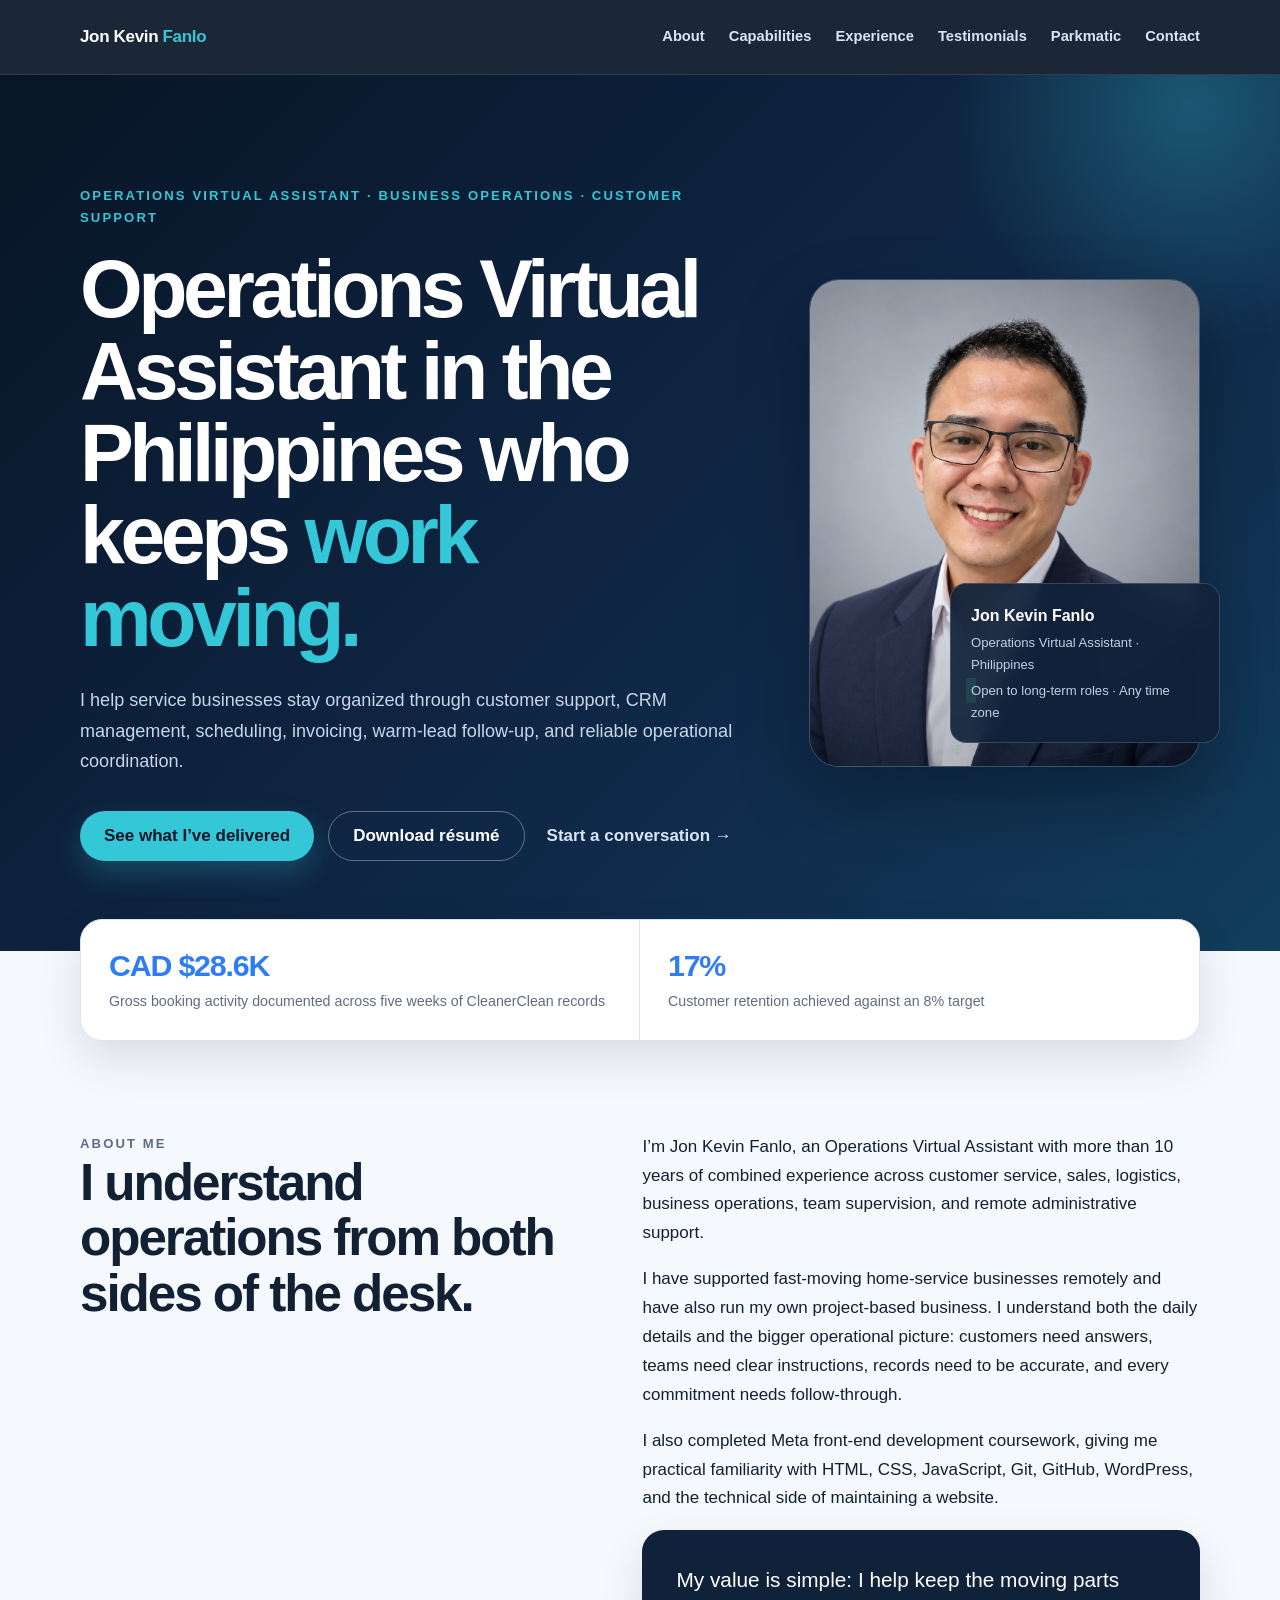
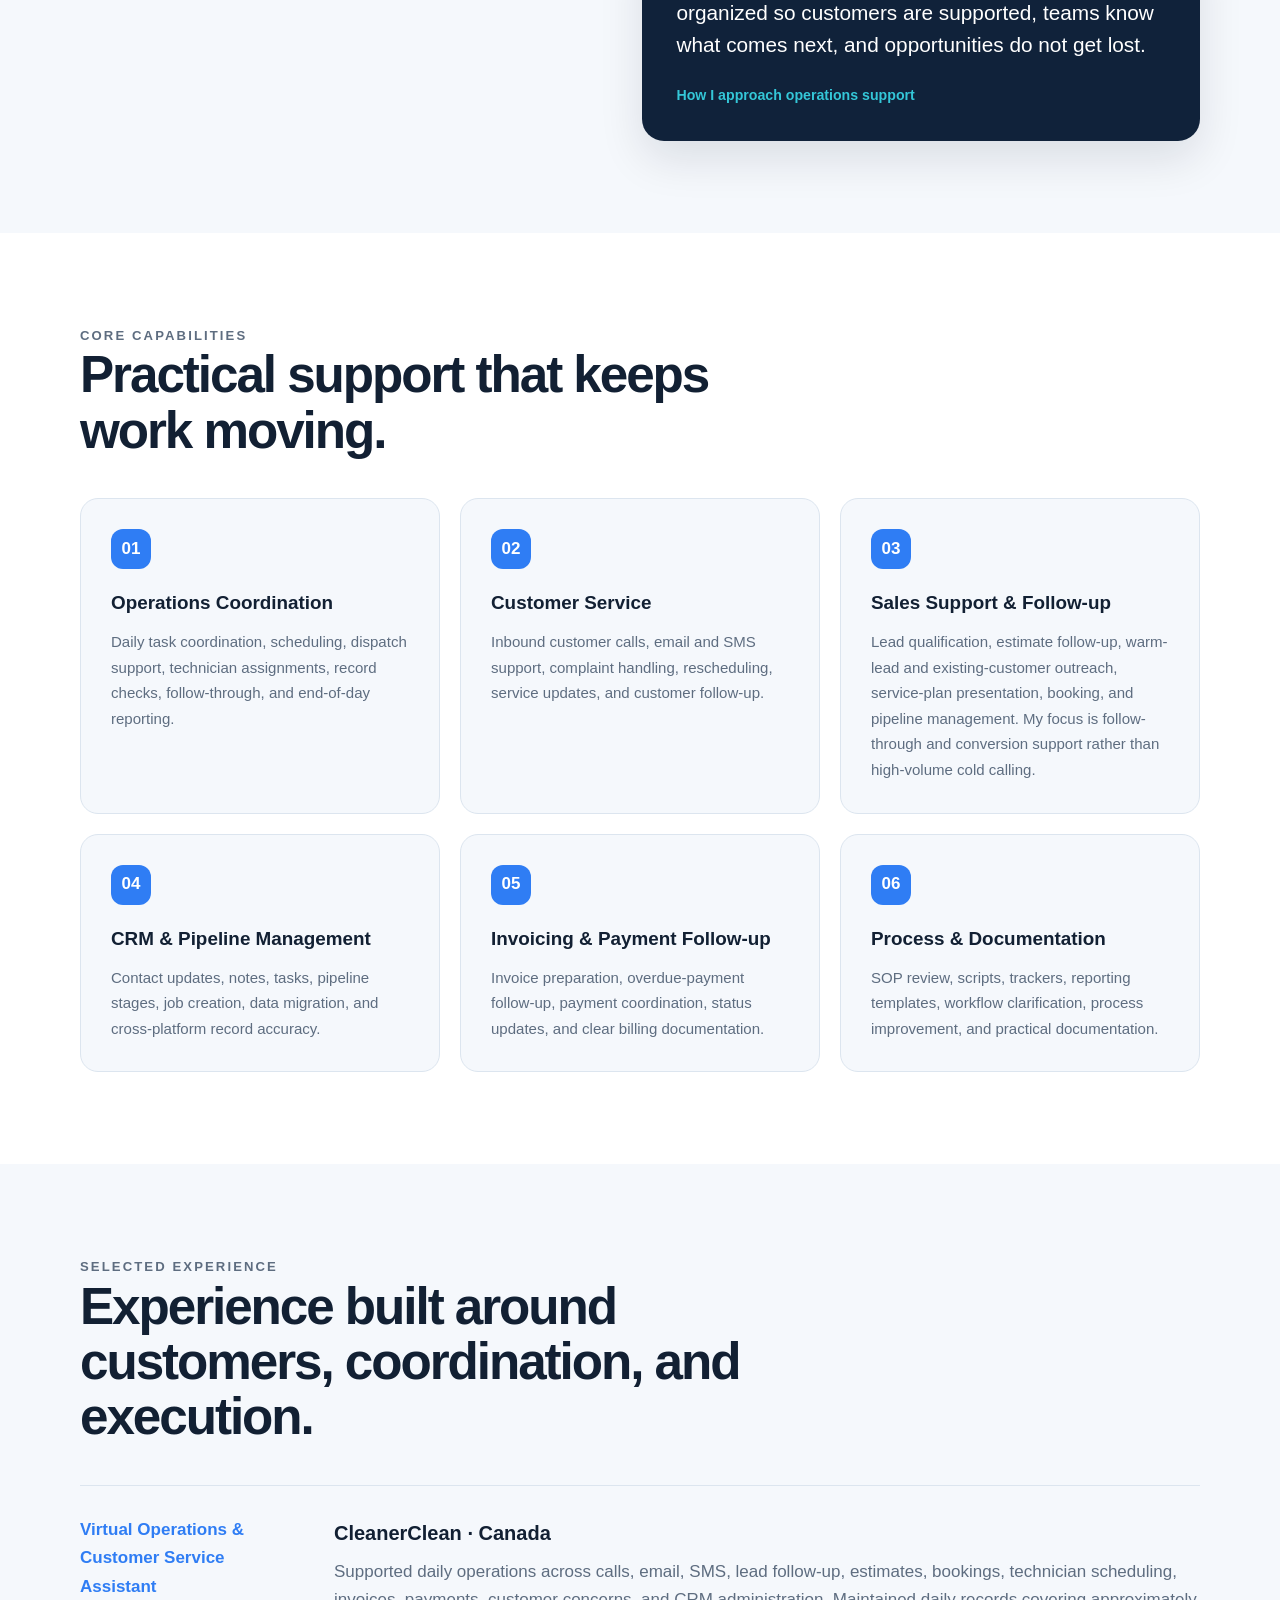
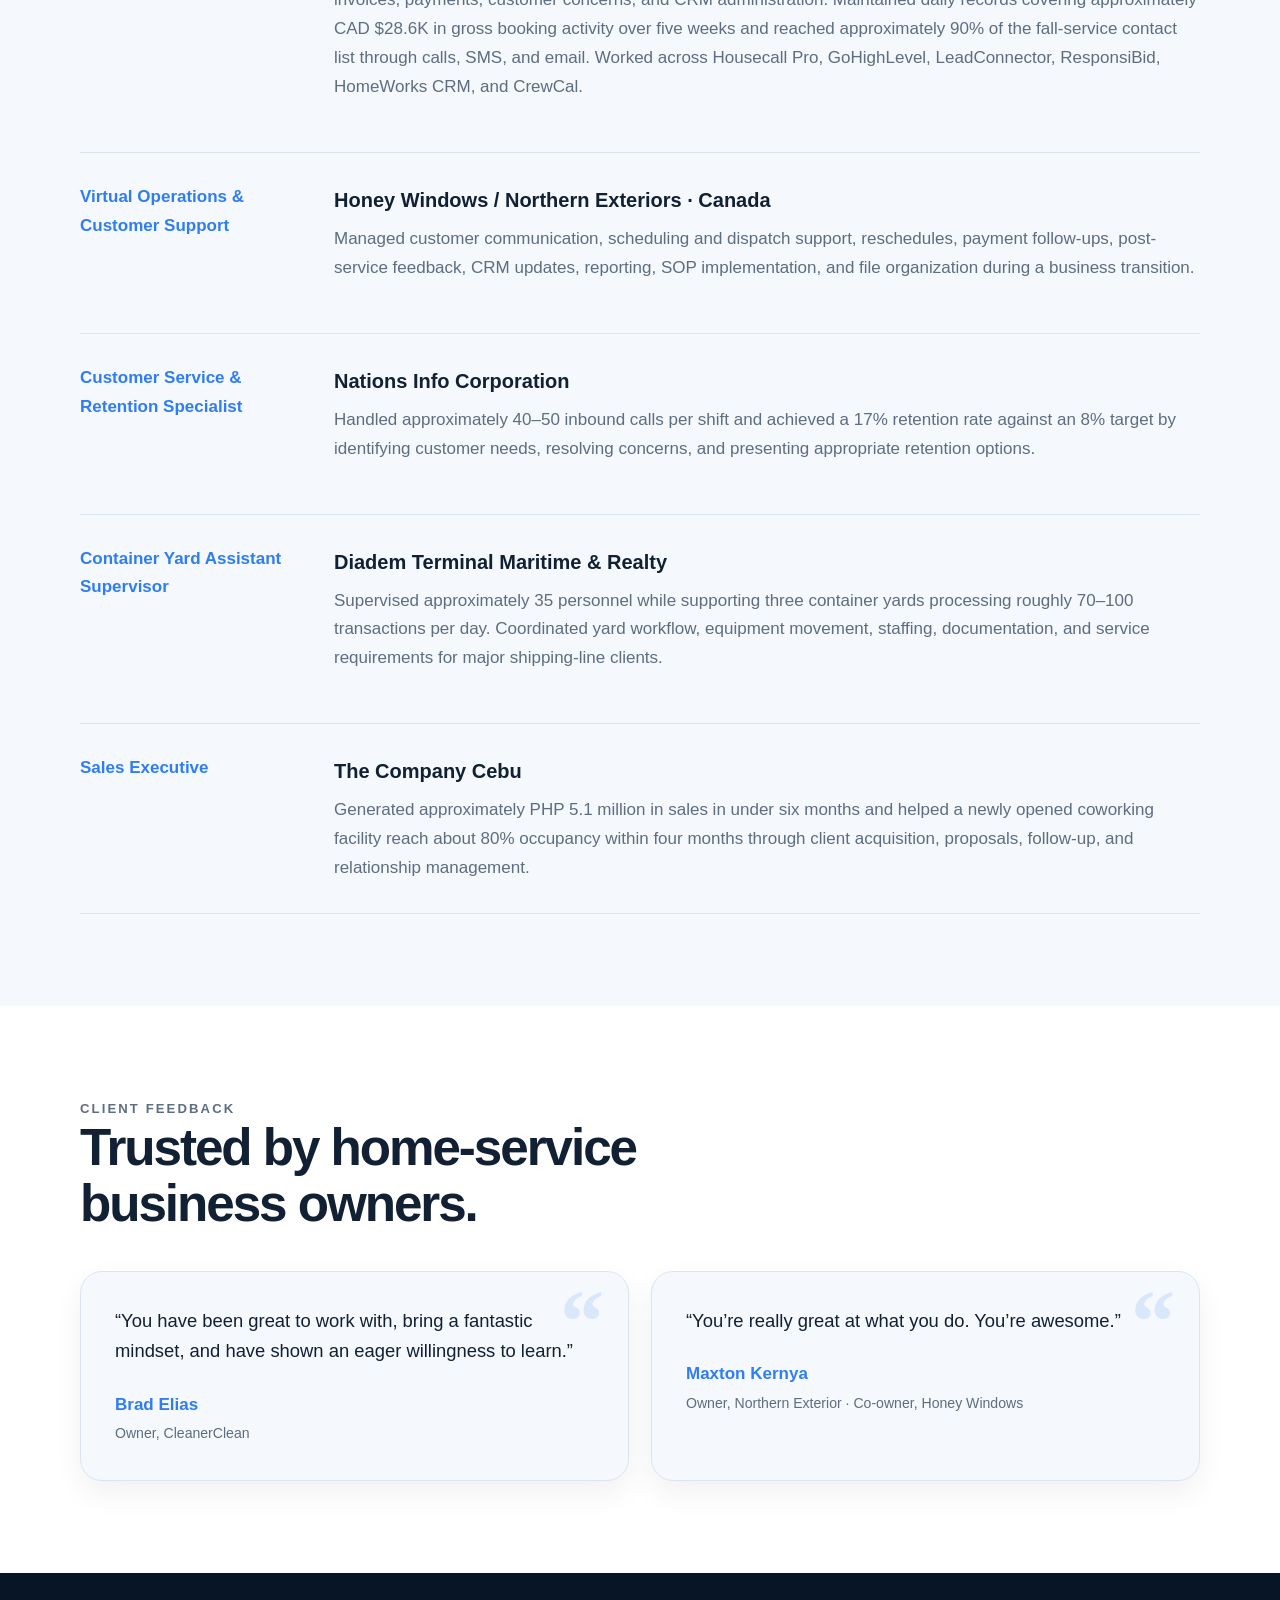
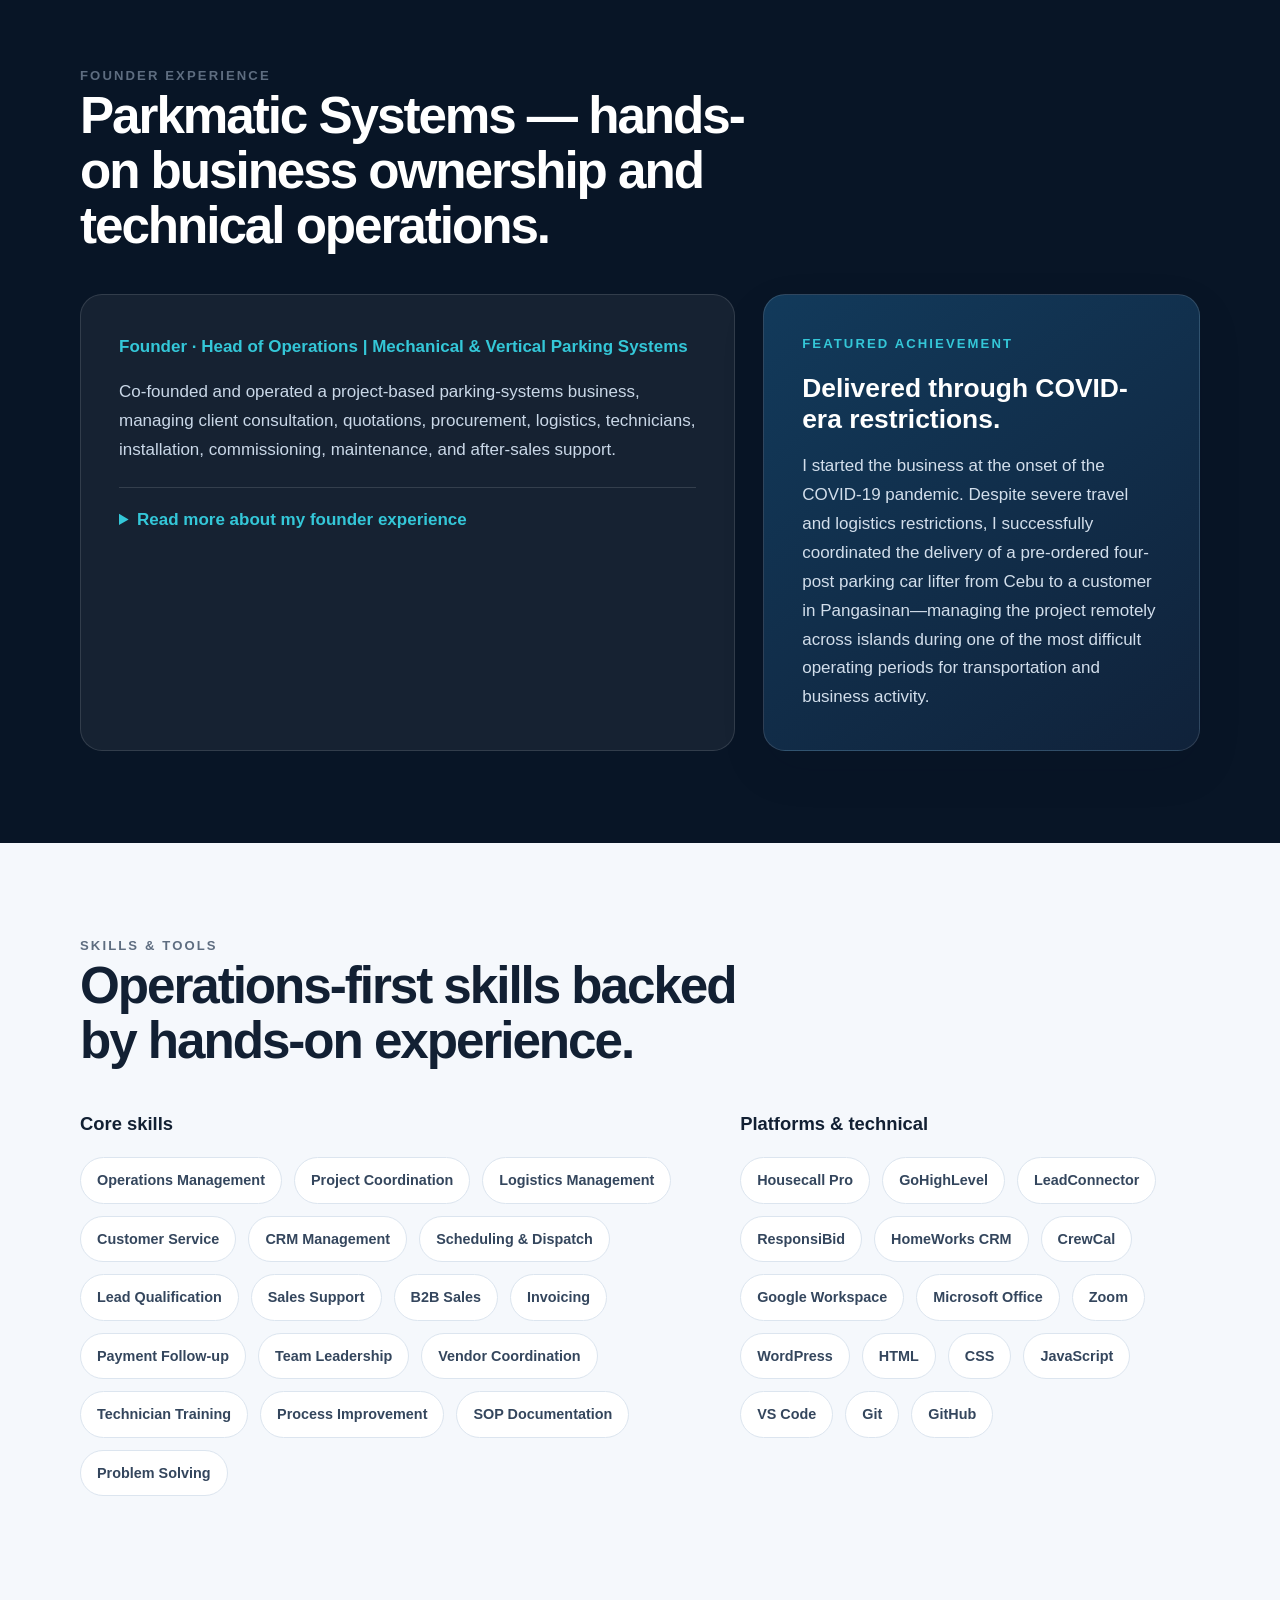
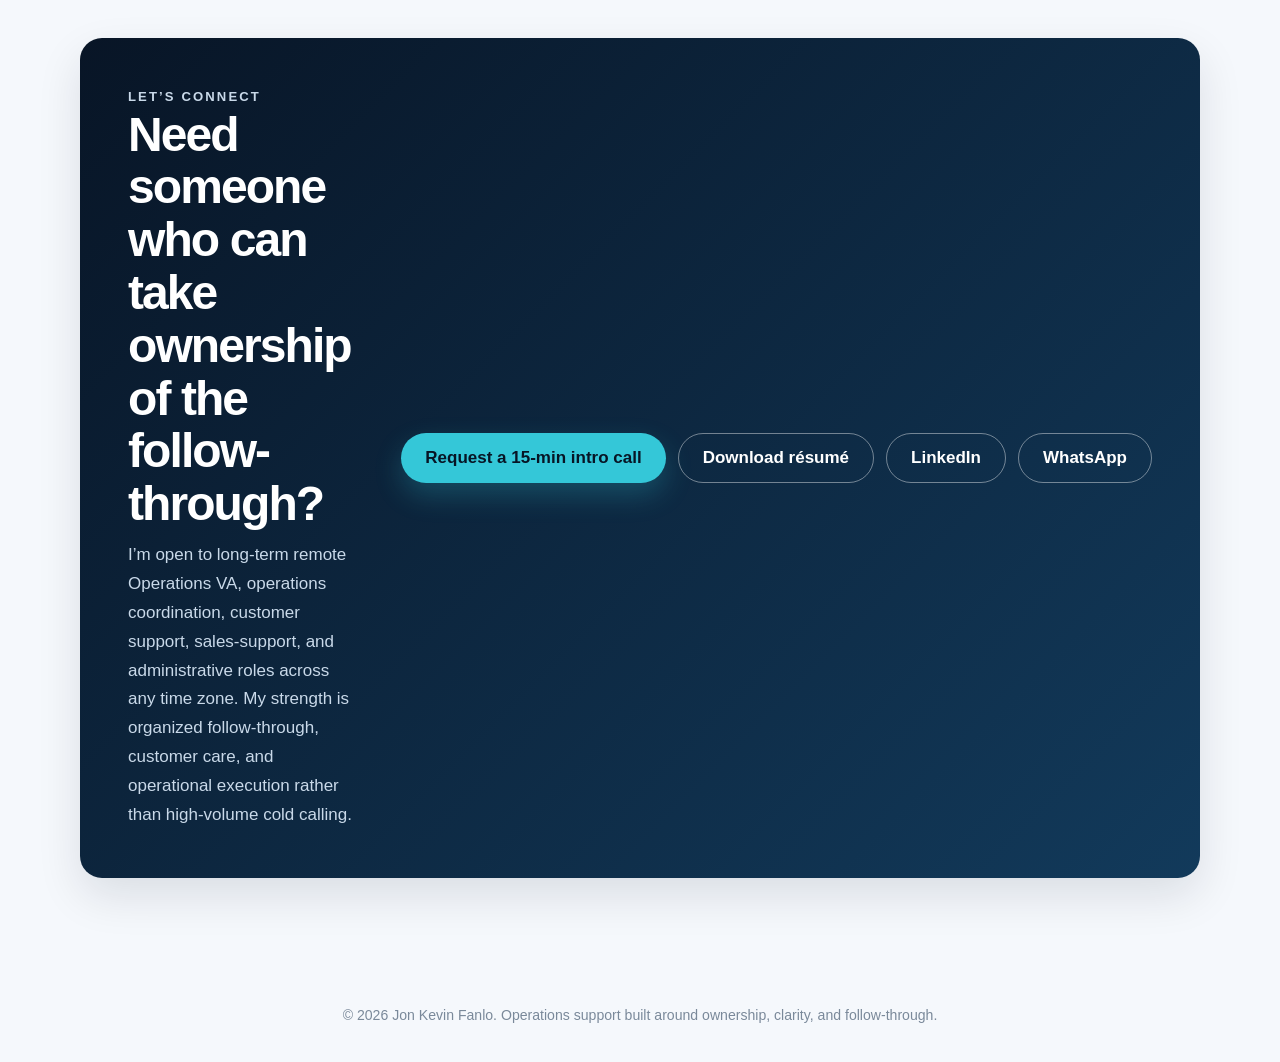
==== commit fa63da94: "Improve portfolio design, content, testimonials, photo, and resume" ====
--- a/index.html
+++ b/index.html
@@ -9,9 +9,28 @@
   <meta property="og:title" content="Jon Kevin Fanlo | Operations Virtual Assistant">
   <meta property="og:description" content="Business operations, customer support, CRM management, scheduling, sales support, and dependable operational follow-through.">
   <meta property="og:type" content="website">
+  <meta property="og:url" content="https://jonkfanlo.com/">
   <meta property="og:image" content="assets/jon-kevin-fanlo.png">
-  <title>Jon Kevin Fanlo | Operations Virtual Assistant</title>
+  <link rel="canonical" href="https://jonkfanlo.com/">
+  <title>Operations Virtual Assistant Philippines | Jon Kevin Fanlo</title>
   <link rel="stylesheet" href="style.css">
+  <script type="application/ld+json">
+  {
+    "@context": "https://schema.org",
+    "@type": "ProfilePage",
+    "mainEntity": {
+      "@type": "Person",
+      "name": "Jon Kevin Fanlo",
+      "url": "https://jonkfanlo.com/",
+      "image": "https://jonkfanlo.com/assets/jon-kevin-fanlo.png",
+      "jobTitle": "Operations Virtual Assistant",
+      "email": "mailto:jkfanlo.va@gmail.com",
+      "address": {"@type": "PostalAddress", "addressCountry": "PH", "addressRegion": "Cebu"},
+      "sameAs": ["https://www.linkedin.com/in/jon-k-fanlo1991/"],
+      "knowsAbout": ["Home service operations", "Customer support", "CRM management", "Scheduling and dispatch", "Sales support", "Invoicing"]
+    }
+  }
+  </script>
 </head>
 <body>
 <header class="site-header">
@@ -22,6 +41,7 @@
       <a href="#about">About</a>
       <a href="#services">Capabilities</a>
       <a href="#experience">Experience</a>
+      <a href="#testimonials">Testimonials</a>
       <a href="#parkmatic">Parkmatic</a>
       <a href="#contact">Contact</a>
     </nav>
@@ -33,11 +53,12 @@
     <div class="wrap hero-grid">
       <div>
         <p class="eyebrow">Operations Virtual Assistant · Business Operations · Customer Support</p>
-        <h1>I keep your operations organized, your customers supported, and your <span>sales moving.</span></h1>
-        <p class="hero-copy">I handle the day-to-day work that keeps service businesses running—customer communication, CRM management, warm-lead follow-up, scheduling, invoicing, sales support, and operational coordination—so owners can stay focused on growth.</p>
+        <h1>Operations Virtual Assistant in the Philippines who keeps <span>work moving.</span></h1>
+        <p class="hero-copy">I help service businesses stay organized through customer support, CRM management, scheduling, invoicing, warm-lead follow-up, and reliable operational coordination.</p>
         <div class="actions">
-          <a class="button button-primary" href="#experience">View my results</a>
-          <a class="button button-ghost" href="#contact">Let’s work together</a>
+          <a class="button button-primary" href="#experience">See what I’ve delivered</a>
+          <a class="button button-ghost" href="Jon_Kevin_Fanlo_Resume.pdf" download>Download résumé</a>
+          <a class="button button-text" href="#contact">Start a conversation →</a>
         </div>
       </div>
       <aside class="hero-profile" aria-label="Professional portrait of Jon Kevin Fanlo">
@@ -55,10 +76,8 @@
 
   <section class="metrics" aria-label="Selected professional results">
     <div class="wrap metric-grid">
-      <div class="metric"><strong>CAD $30.5K</strong><span>Tracked booked work supported at CleanerClean from July 31 to September 4, 2026</span></div>
+      <div class="metric"><strong>CAD $28.6K</strong><span>Gross booking activity documented across five weeks of CleanerClean records</span></div>
       <div class="metric"><strong>17%</strong><span>Customer retention achieved against an 8% target</span></div>
-      <div class="metric"><strong>35</strong><span>Team members supervised across three container yards</span></div>
-      <div class="metric"><strong>90%</strong><span>Fall-service contacts reached through calls, SMS, and email</span></div>
     </div>
   </section>
 
@@ -104,11 +123,30 @@
         <h2>Experience built around customers, coordination, and execution.</h2>
       </div>
       <div class="experience-list">
-        <article class="experience-item"><div class="role">Virtual Operations & Customer Service Assistant</div><div><h3>CleanerClean · Canada</h3><p>Supported daily operations across calls, email, SMS, lead follow-up, estimates, bookings, technician scheduling, invoices, payments, customer concerns, and CRM administration. Contributed to CAD $30,503 in tracked booked jobs from July 31 through September 4, 2026 while working across Housecall Pro, GoHighLevel, LeadConnector, ResponsiBid, HomeWorks CRM, and CrewCal.</p></div></article>
+        <article class="experience-item"><div class="role">Virtual Operations & Customer Service Assistant</div><div><h3>CleanerClean · Canada</h3><p>Supported daily operations across calls, email, SMS, lead follow-up, estimates, bookings, technician scheduling, invoices, payments, customer concerns, and CRM administration. Maintained daily records covering approximately CAD $28.6K in gross booking activity over five weeks and reached approximately 90% of the fall-service contact list through calls, SMS, and email. Worked across Housecall Pro, GoHighLevel, LeadConnector, ResponsiBid, HomeWorks CRM, and CrewCal.</p></div></article>
         <article class="experience-item"><div class="role">Virtual Operations & Customer Support</div><div><h3>Honey Windows / Northern Exteriors · Canada</h3><p>Managed customer communication, scheduling and dispatch support, reschedules, payment follow-ups, post-service feedback, CRM updates, reporting, SOP implementation, and file organization during a business transition.</p></div></article>
         <article class="experience-item"><div class="role">Customer Service & Retention Specialist</div><div><h3>Nations Info Corporation</h3><p>Handled approximately 40–50 inbound calls per shift and achieved a 17% retention rate against an 8% target by identifying customer needs, resolving concerns, and presenting appropriate retention options.</p></div></article>
-        <article class="experience-item"><div class="role">Container Yard Assistant Supervisor</div><div><h3>Diadem Terminal Maritime & Realty</h3><p>Supported operations across three container yards processing roughly 70–100 transactions per day and supervised about 35 personnel while coordinating yard workflow, equipment movement, staffing, documentation, and service requirements for major shipping-line clients.</p></div></article>
+        <article class="experience-item"><div class="role">Container Yard Assistant Supervisor</div><div><h3>Diadem Terminal Maritime & Realty</h3><p>Supervised approximately 35 personnel while supporting three container yards processing roughly 70–100 transactions per day. Coordinated yard workflow, equipment movement, staffing, documentation, and service requirements for major shipping-line clients.</p></div></article>
         <article class="experience-item"><div class="role">Sales Executive</div><div><h3>The Company Cebu</h3><p>Generated approximately PHP 5.1 million in sales in under six months and helped a newly opened coworking facility reach about 80% occupancy within four months through client acquisition, proposals, follow-up, and relationship management.</p></div></article>
+      </div>
+    </div>
+  </section>
+
+  <section id="testimonials" class="testimonials" aria-labelledby="testimonials-title">
+    <div class="wrap">
+      <div class="section-head">
+        <p class="eyebrow">Client feedback</p>
+        <h2 id="testimonials-title">Trusted by home-service business owners.</h2>
+      </div>
+      <div class="testimonial-grid">
+        <figure class="testimonial-card">
+          <blockquote>“You have been great to work with, bring a fantastic mindset, and have shown an eager willingness to learn.”</blockquote>
+          <figcaption><strong>Brad Elias</strong><span>Owner, CleanerClean</span></figcaption>
+        </figure>
+        <figure class="testimonial-card">
+          <blockquote>“You’re really great at what you do. You’re awesome.”</blockquote>
+          <figcaption><strong>Maxton Kernya</strong><span>Owner, Northern Exterior · Co-owner, Honey Windows</span></figcaption>
+        </figure>
       </div>
     </div>
   </section>
@@ -119,12 +157,14 @@
         <p class="eyebrow">Founder experience</p>
         <h2>Parkmatic Systems — hands-on business ownership and technical operations.</h2>
       </div>
-      <div class="parkmatic-grid">
+      <div class="parkmatic-grid compact-founder">
         <div class="parkmatic-story">
           <p class="role-kicker">Founder · Head of Operations | Mechanical & Vertical Parking Systems</p>
-          <p>Co-founded and operated Parkmatic Systems, a project-based business focused on the sales, installation, maintenance, and servicing of mechanical and vertical parking systems in the Philippines.</p>
-          <p>Although the business was lower-volume than a home-service operation, each project demanded significantly more technical and logistical coordination. I worked hands-on across sales, client consultation, quotations, procurement, transportation, site preparation, installation, commissioning, troubleshooting, maintenance, and after-sales support.</p>
-          <p>Projects involved heavy mechanical equipment weighing several tons, requiring careful coordination of technicians, suppliers, logistics providers, equipment, site requirements, safety, and customer expectations.</p>
+          <p>Co-founded and operated a project-based parking-systems business, managing client consultation, quotations, procurement, logistics, technicians, installation, commissioning, maintenance, and after-sales support.</p>
+          <details>
+            <summary>Read more about my founder experience</summary>
+            <p>Projects involved multi-ton mechanical equipment and required close coordination of suppliers, transportation, manpower, site readiness, safety requirements, technical troubleshooting, and customer expectations.</p>
+          </details>
         </div>
         <aside class="achievement-card">
           <p class="eyebrow">Featured achievement</p>
@@ -133,12 +173,6 @@
         </aside>
       </div>
 
-      <div class="responsibility-grid">
-        <article><h3>End-to-end ownership</h3><p>Managed projects from prospecting and sales through procurement, delivery, installation, commissioning, maintenance, and customer support.</p></article>
-        <article><h3>Technical operations</h3><p>Participated directly in installation, testing, troubleshooting, repair, and preventive maintenance of mechanical parking equipment.</p></article>
-        <article><h3>Technician development</h3><p>Helped train technicians through months of technical and hands-on preparation, with periodic retraining to maintain installation and maintenance competency.</p></article>
-        <article><h3>Heavy-equipment logistics</h3><p>Coordinated transportation, delivery schedules, manpower, equipment, supplier requirements, and site readiness for multi-ton systems.</p></article>
-      </div>
     </div>
   </section>
 
@@ -173,7 +207,8 @@
         <p>I’m open to long-term remote Operations VA, operations coordination, customer support, sales-support, and administrative roles across any time zone. My strength is organized follow-through, customer care, and operational execution rather than high-volume cold calling.</p>
       </div>
       <div class="contact-actions">
-        <a class="button button-primary" href="mailto:jkfanlo.va@gmail.com">Email me</a>
+        <a class="button button-primary" href="mailto:jkfanlo.va@gmail.com?subject=15-minute%20intro%20call">Request a 15-min intro call</a>
+        <a class="button button-ghost" href="Jon_Kevin_Fanlo_Resume.pdf" download>Download résumé</a>
         <a class="button button-ghost" href="https://www.linkedin.com/in/jon-k-fanlo1991/" target="_blank" rel="noopener">LinkedIn</a>
         <a class="button button-ghost" href="https://wa.me/639247519178" target="_blank" rel="noopener">WhatsApp</a>
       </div>
--- a/style.css
+++ b/style.css
@@ -76,6 +76,8 @@
 .button:hover { transform: translateY(-2px); }
 .button-primary { color: #071525; background: var(--cyan); box-shadow: 0 12px 28px rgba(52,199,216,.24); }
 .button-ghost { color: var(--white); border: 1px solid rgba(255,255,255,.35); }
+.button-text { min-height: 50px; padding-inline: 8px; color: #d8e5f4; }
+.button-text:hover { color: var(--white); }
 .availability { padding: 28px; background: rgba(255,255,255,.08); border: 1px solid rgba(255,255,255,.13); border-radius: var(--radius); box-shadow: var(--shadow); }
 .availability strong { display: block; margin-bottom: 8px; font-size: 1.25rem; }
 .availability p { margin: 0; color: #c7d7e8; }
@@ -95,7 +97,7 @@
 .section-head p { margin: 0; color: var(--muted); }
 
 .metrics { margin-top: -32px; position: relative; z-index: 3; padding: 0; }
-.metric-grid { display: grid; grid-template-columns: repeat(4, 1fr); background: var(--white); border: 1px solid var(--line); border-radius: var(--radius); box-shadow: var(--shadow); overflow: hidden; }
+.metric-grid { display: grid; grid-template-columns: repeat(2, 1fr); background: var(--white); border: 1px solid var(--line); border-radius: var(--radius); box-shadow: var(--shadow); overflow: hidden; }
 .metric { padding: 28px; border-right: 1px solid var(--line); }
 .metric:last-child { border-right: 0; }
 .metric strong { display: block; color: var(--blue); font-size: 1.9rem; line-height: 1.15; letter-spacing: -.04em; }
@@ -121,6 +123,15 @@
 .experience-item h3 { margin: 0 0 8px; font-size: 1.25rem; }
 .experience-item p { margin: 0; color: var(--muted); }
 
+.testimonials { background: var(--white); }
+.testimonial-grid { display: grid; grid-template-columns: repeat(2, 1fr); gap: 22px; }
+.testimonial-card { position: relative; margin: 0; padding: 34px; background: var(--paper); border: 1px solid var(--line); border-radius: var(--radius); box-shadow: 0 12px 30px rgba(8,21,38,.06); }
+.testimonial-card::before { content: "“"; position: absolute; top: 6px; right: 24px; color: rgba(47,125,244,.14); font: 700 5.5rem/1 Georgia, serif; }
+.testimonial-card blockquote { position: relative; margin: 0 0 24px; color: var(--ink); font-size: 1.15rem; line-height: 1.65; }
+.testimonial-card figcaption strong, .testimonial-card figcaption span { display: block; }
+.testimonial-card figcaption strong { color: var(--blue); }
+.testimonial-card figcaption span { margin-top: 3px; color: var(--muted); font-size: .88rem; }
+
 .tool-cloud { display: flex; flex-wrap: wrap; gap: 12px; }
 .tool-cloud span { padding: 10px 16px; background: var(--white); border: 1px solid var(--line); border-radius: 999px; color: #34465d; font-size: .9rem; font-weight: 700; }
 
@@ -135,7 +146,6 @@
   .hero-grid, .about-grid, .contact-panel { grid-template-columns: 1fr; }
   .metric-grid { grid-template-columns: repeat(2, 1fr); }
   .metric:nth-child(2) { border-right: 0; }
-  .metric:nth-child(-n+2) { border-bottom: 1px solid var(--line); }
   .card-grid { grid-template-columns: 1fr 1fr; }
   .experience-item { grid-template-columns: 1fr; gap: 8px; }
   .hero-profile { margin: 10px auto 0; }
@@ -168,6 +178,9 @@
 .parkmatic-story { padding: 38px; background: rgba(255,255,255,.06); border: 1px solid rgba(255,255,255,.12); border-radius: var(--radius); }
 .parkmatic-story p { color: #cad8e8; }
 .parkmatic-story p:last-child { margin-bottom: 0; }
+.parkmatic-story details { margin-top: 22px; padding-top: 18px; border-top: 1px solid rgba(255,255,255,.13); }
+.parkmatic-story summary { color: var(--cyan); font-weight: 800; cursor: pointer; }
+.parkmatic-story details p { margin-bottom: 0; }
 .role-kicker { margin-top: 0; color: var(--cyan) !important; font-weight: 800; }
 .achievement-card { padding: 38px; background: linear-gradient(145deg, #123a5b, #10223a); border: 1px solid rgba(255,255,255,.13); border-radius: var(--radius); box-shadow: var(--shadow); }
 .achievement-card h3 { margin: 0 0 14px; font-size: 1.65rem; line-height: 1.18; }
@@ -180,7 +193,7 @@
 .skill-columns h3 { margin: 0 0 18px; font-size: 1.15rem; }
 
 @media (max-width: 850px) {
-  .parkmatic-grid, .skill-columns { grid-template-columns: 1fr; }
+  .parkmatic-grid, .skill-columns, .testimonial-grid { grid-template-columns: 1fr; }
   .responsibility-grid { grid-template-columns: repeat(2, 1fr); }
 }
 
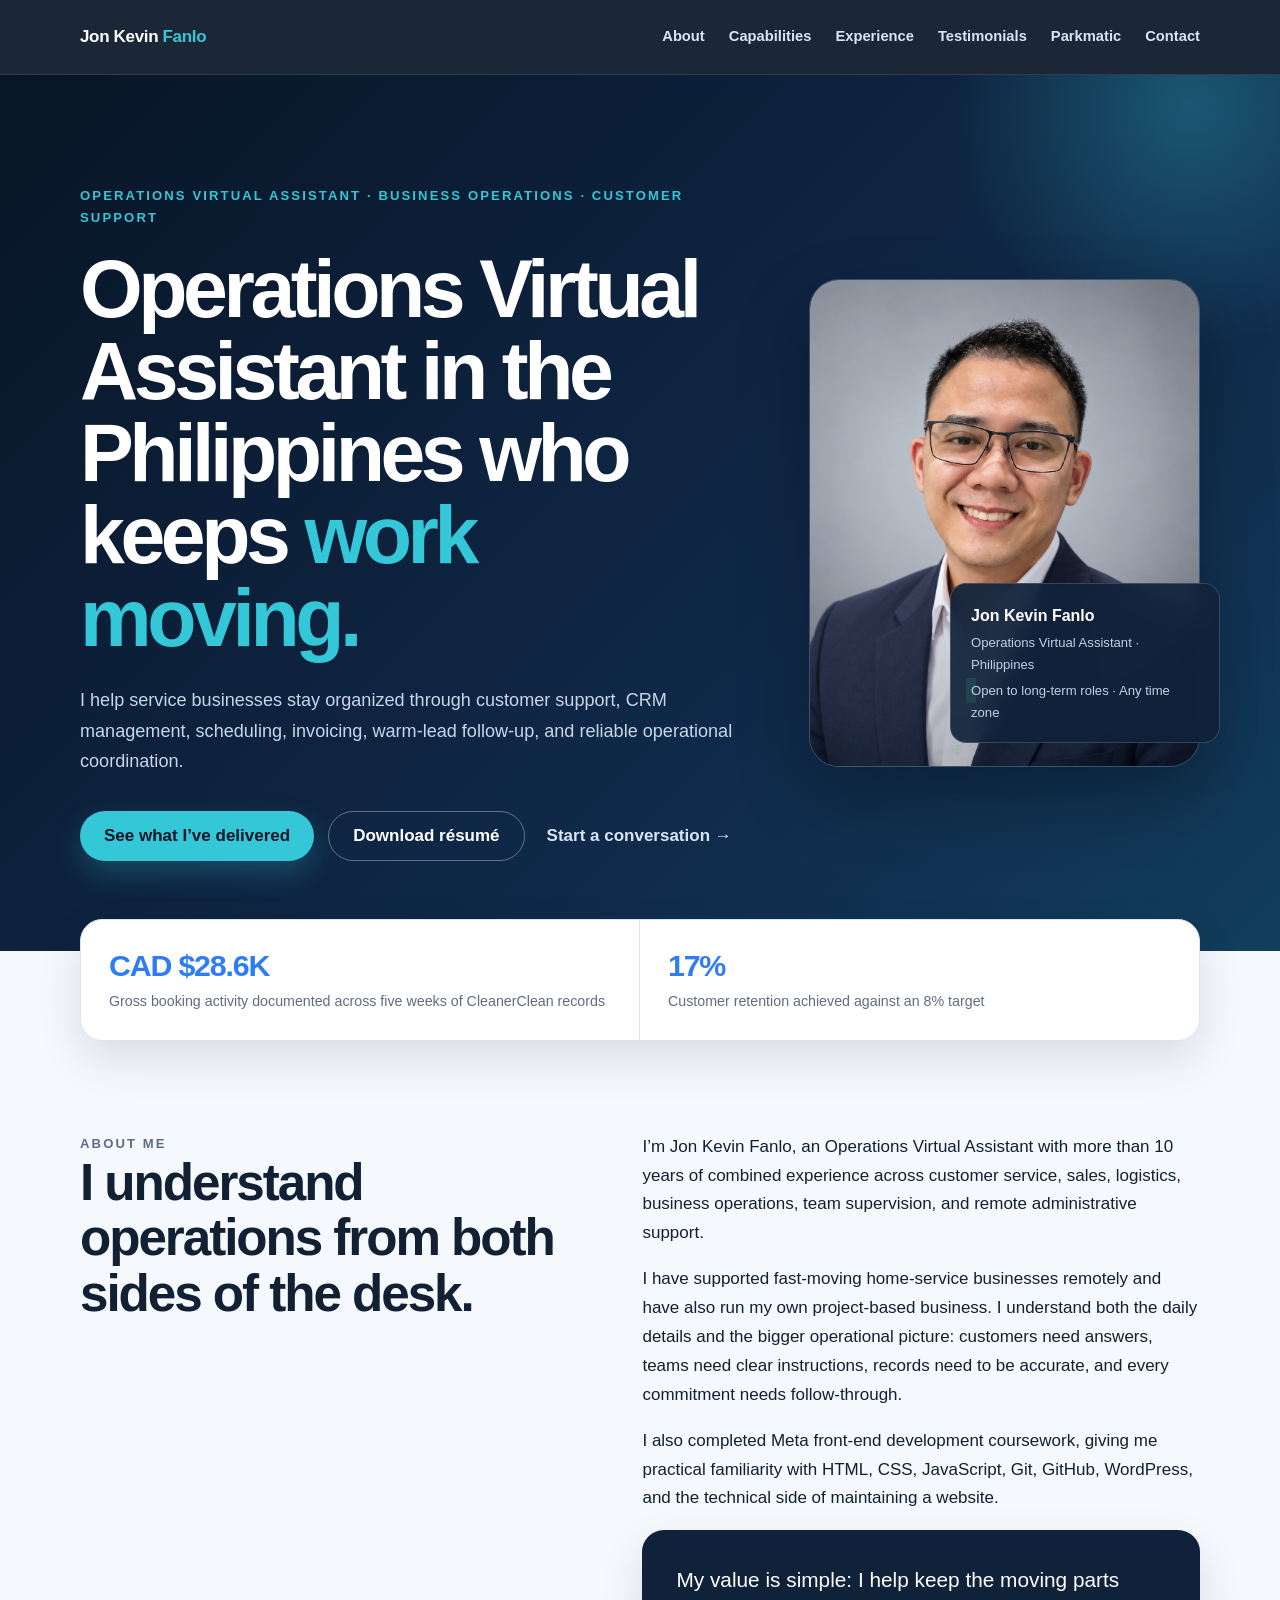
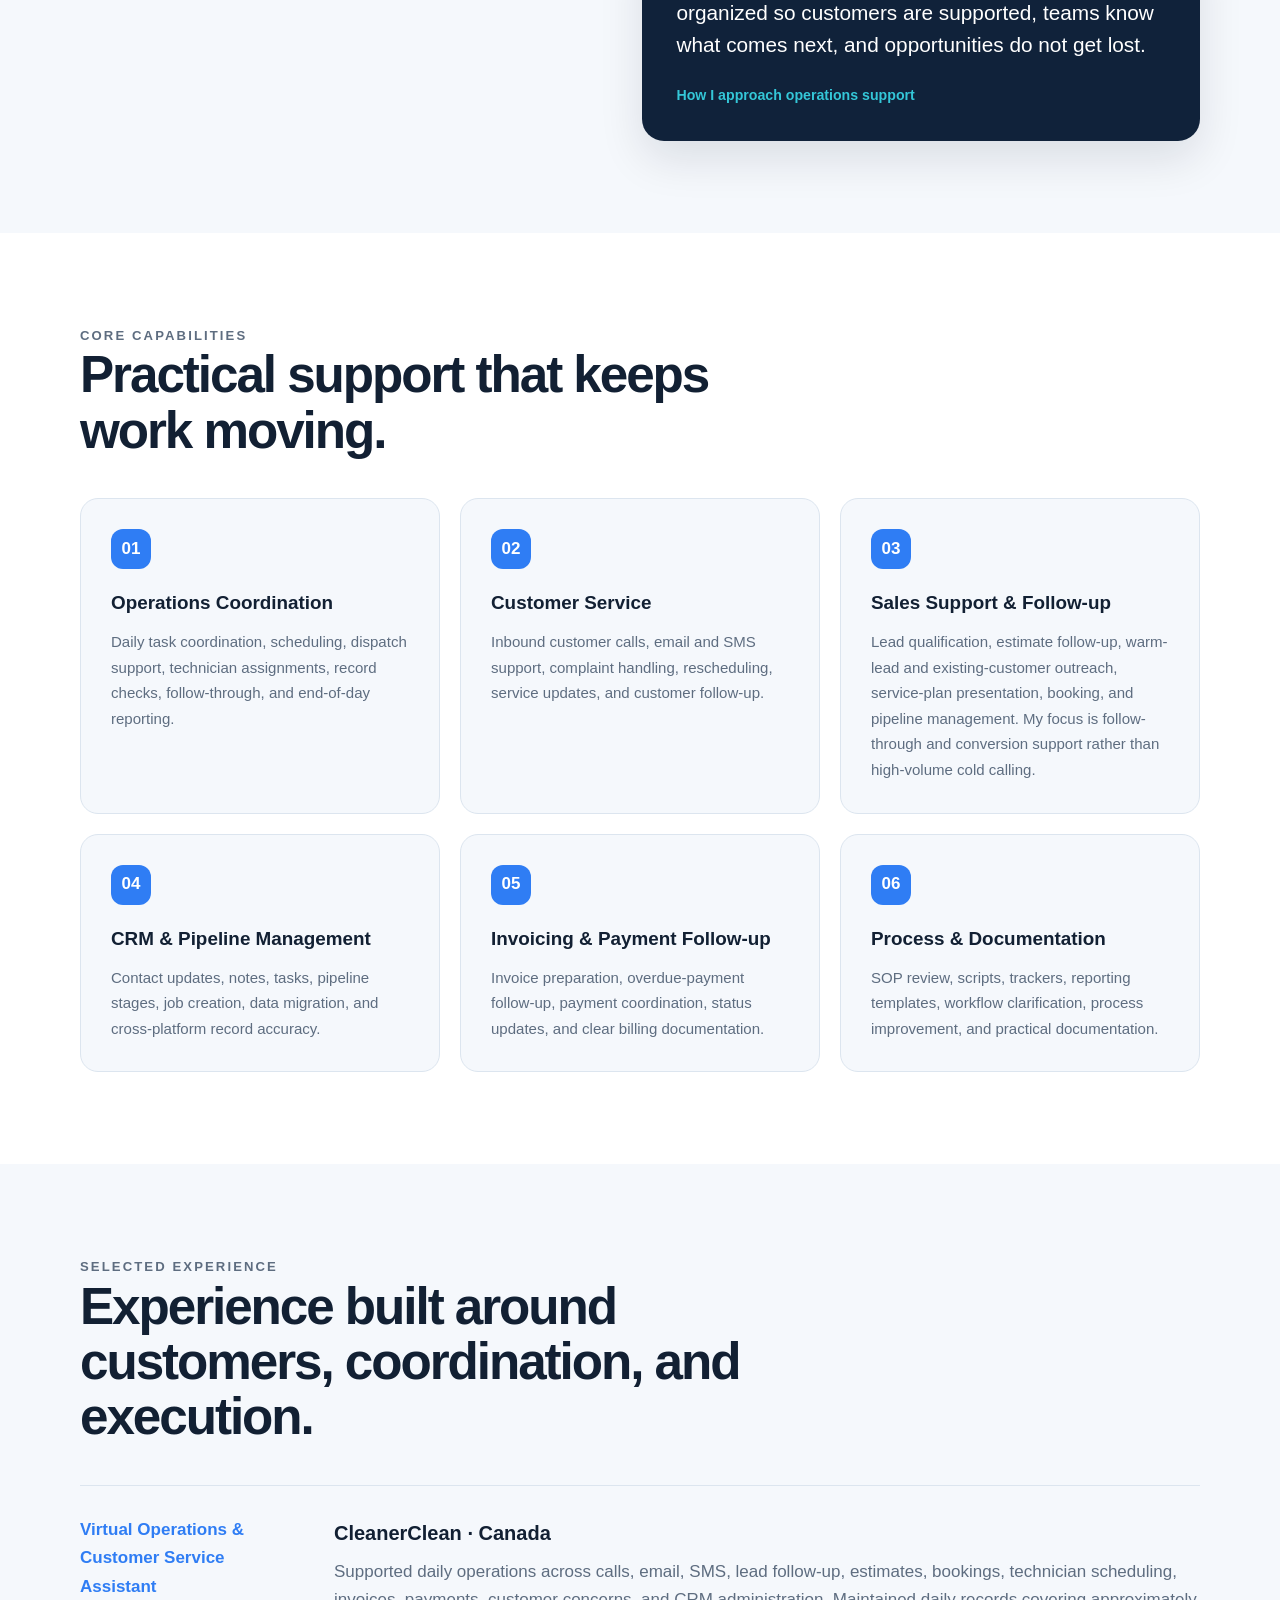
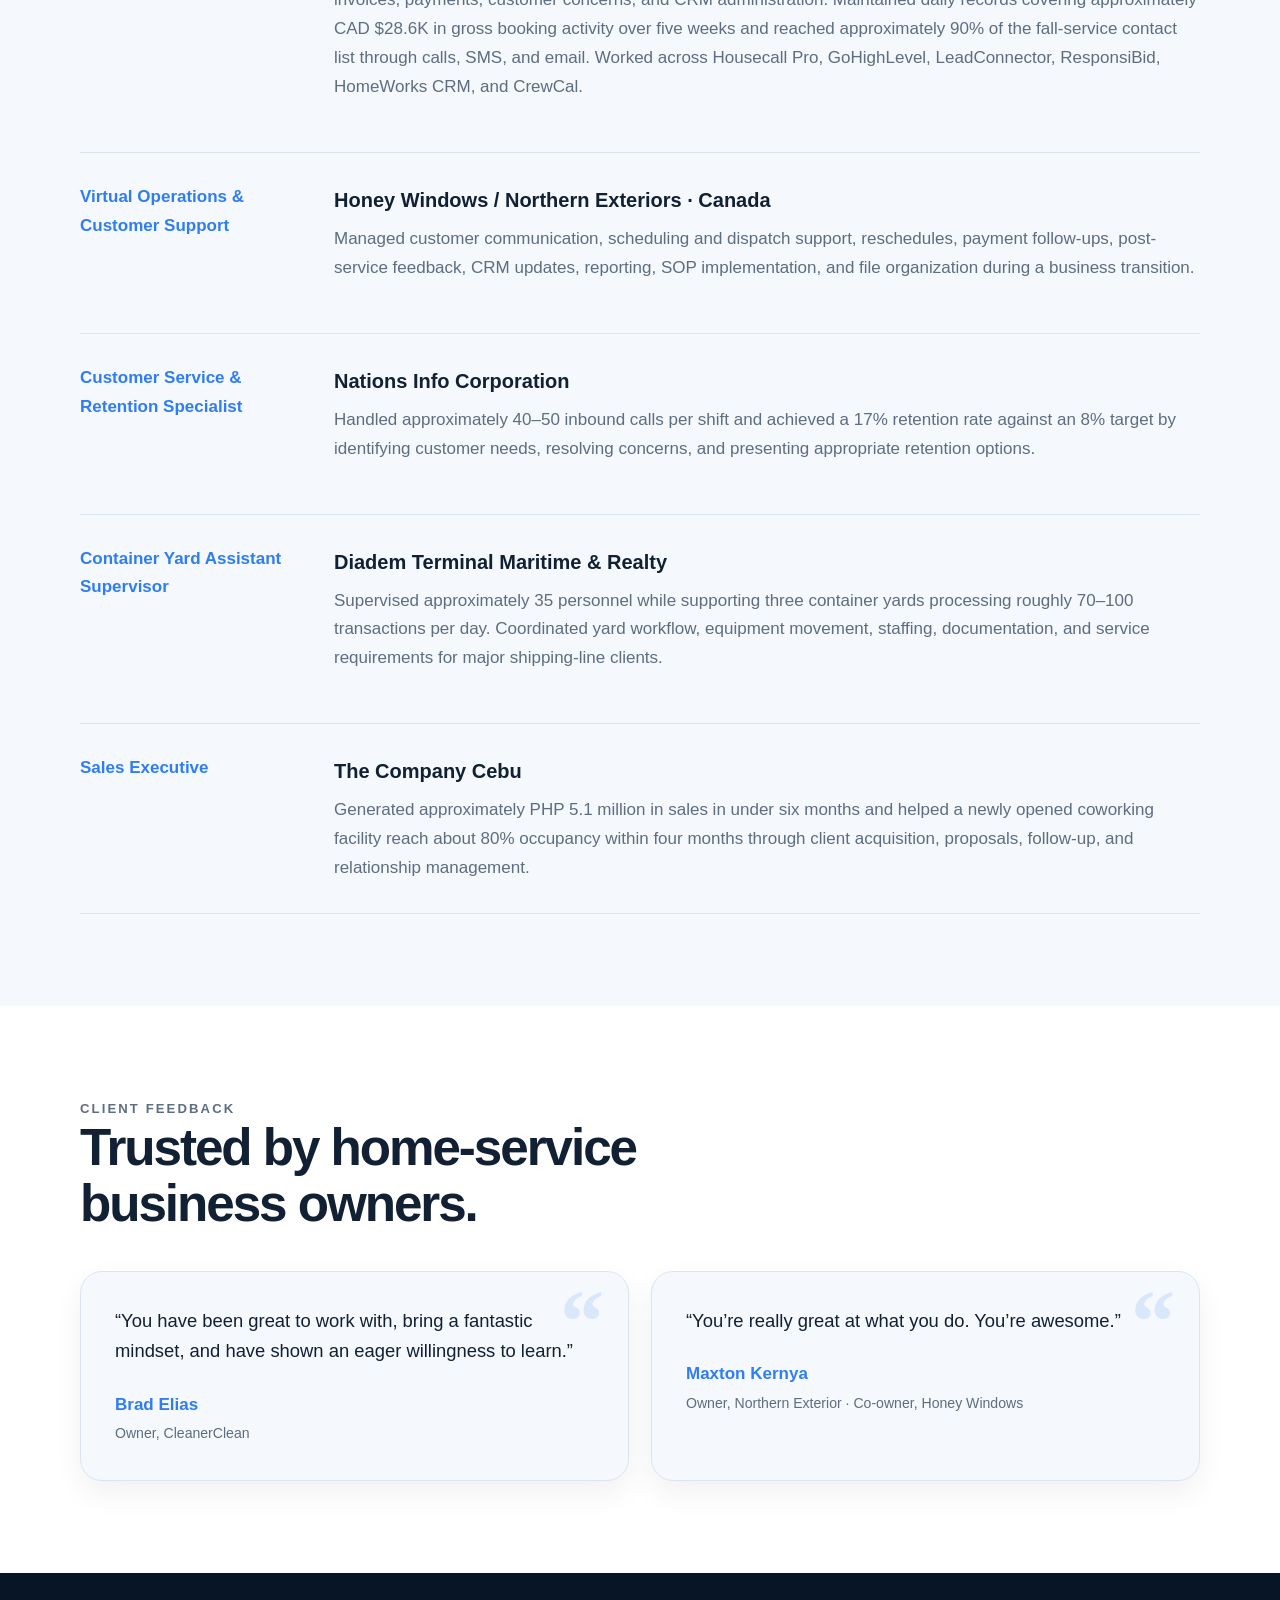
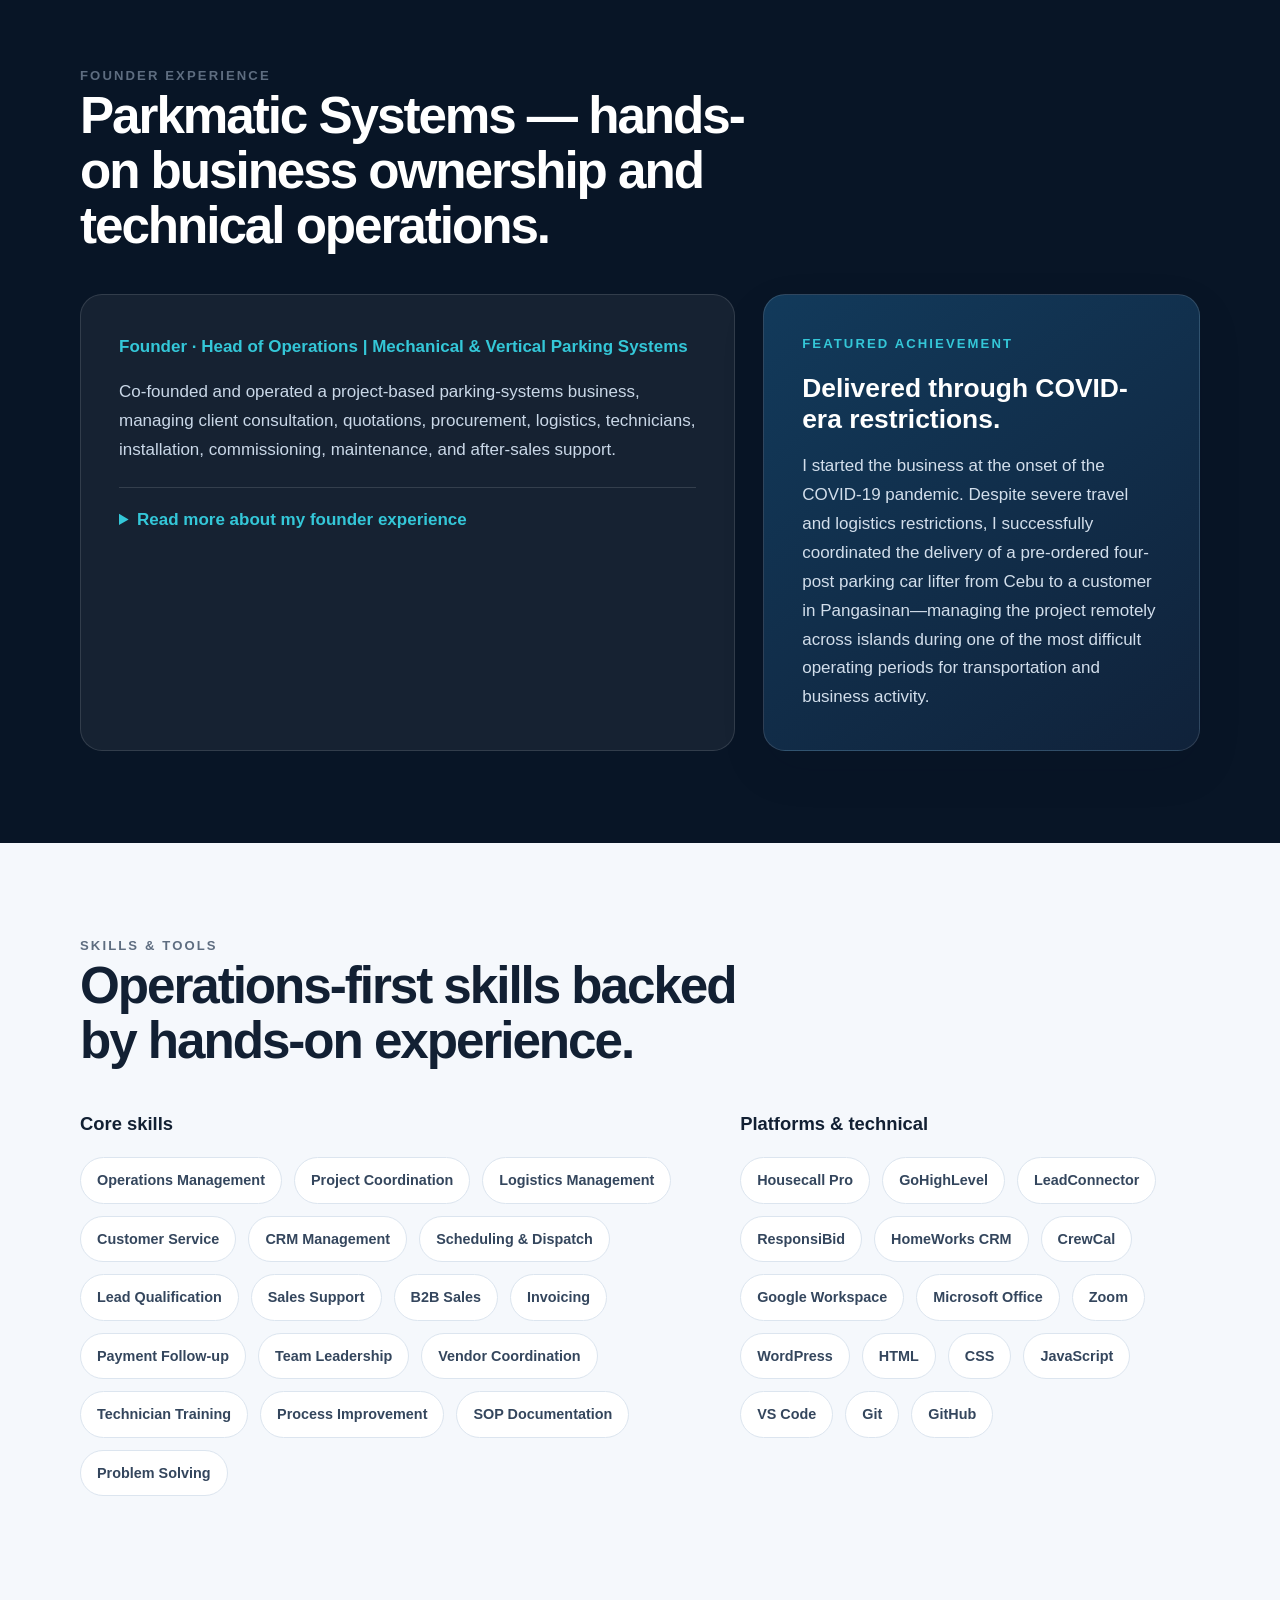
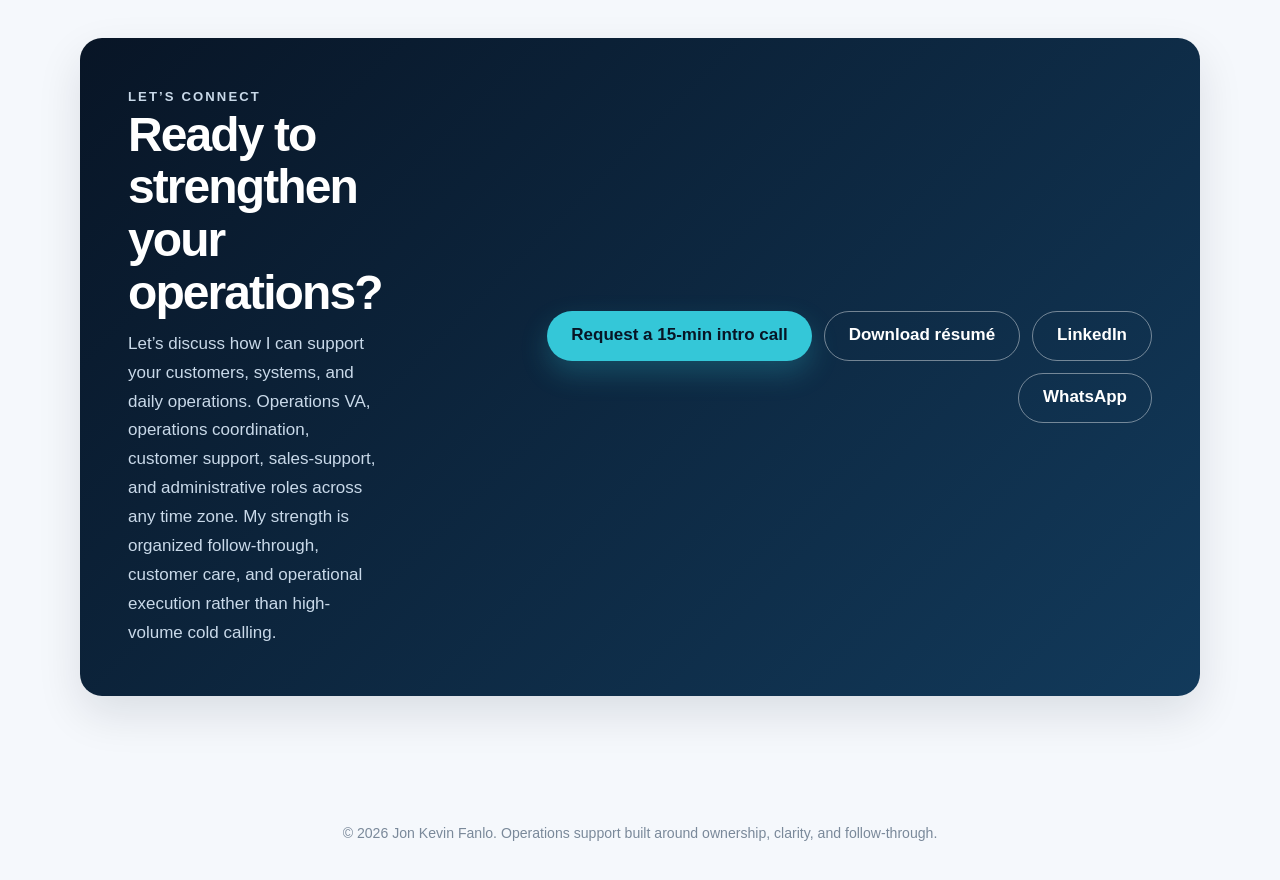
==== commit 529c989a: "Shorten contact call to action" ====
--- a/index.html
+++ b/index.html
@@ -203,8 +203,8 @@
     <div class="wrap contact-panel">
       <div>
         <p class="eyebrow">Let’s connect</p>
-        <h2>Need someone who can take ownership of the follow-through?</h2>
-        <p>I’m open to long-term remote Operations VA, operations coordination, customer support, sales-support, and administrative roles across any time zone. My strength is organized follow-through, customer care, and operational execution rather than high-volume cold calling.</p>
+        <h2>Ready to strengthen your operations?</h2>
+        <p>Let’s discuss how I can support your customers, systems, and daily operations. Operations VA, operations coordination, customer support, sales-support, and administrative roles across any time zone. My strength is organized follow-through, customer care, and operational execution rather than high-volume cold calling.</p>
       </div>
       <div class="contact-actions">
         <a class="button button-primary" href="mailto:jkfanlo.va@gmail.com?subject=15-minute%20intro%20call">Request a 15-min intro call</a>
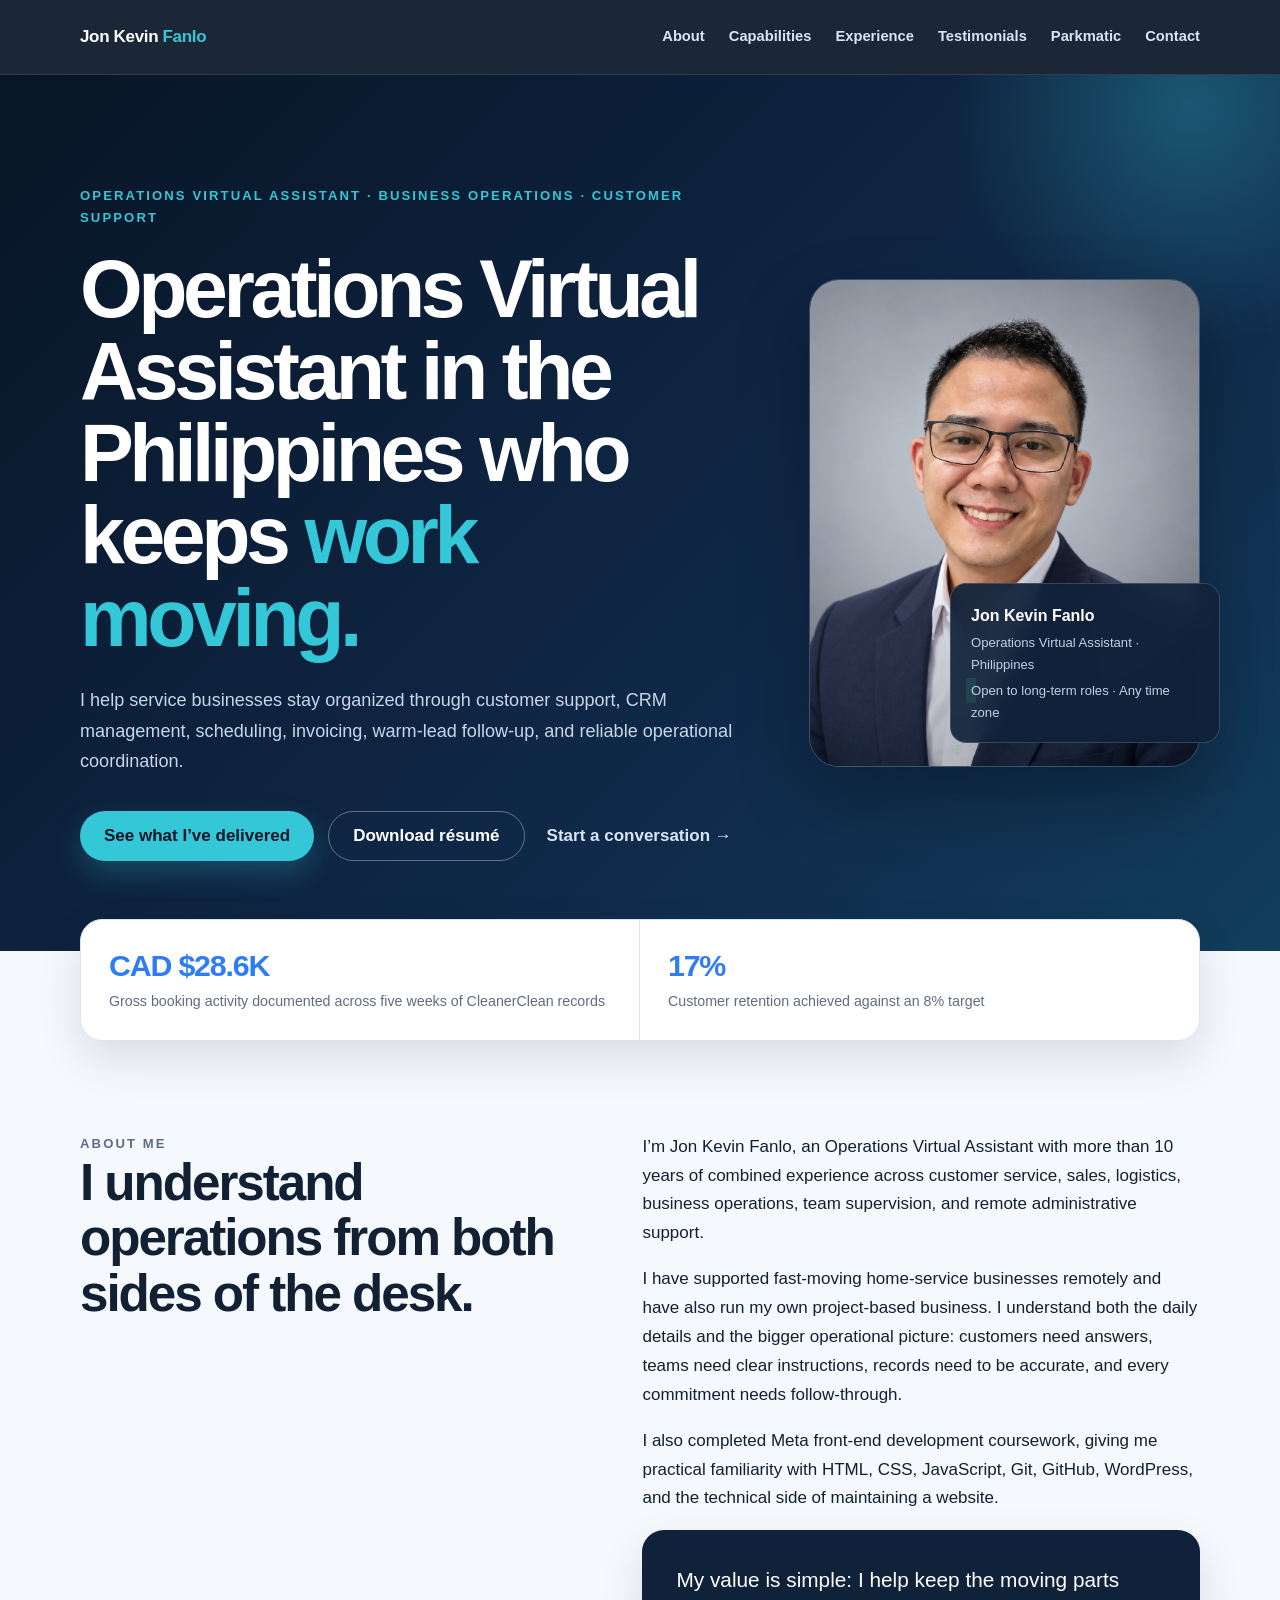
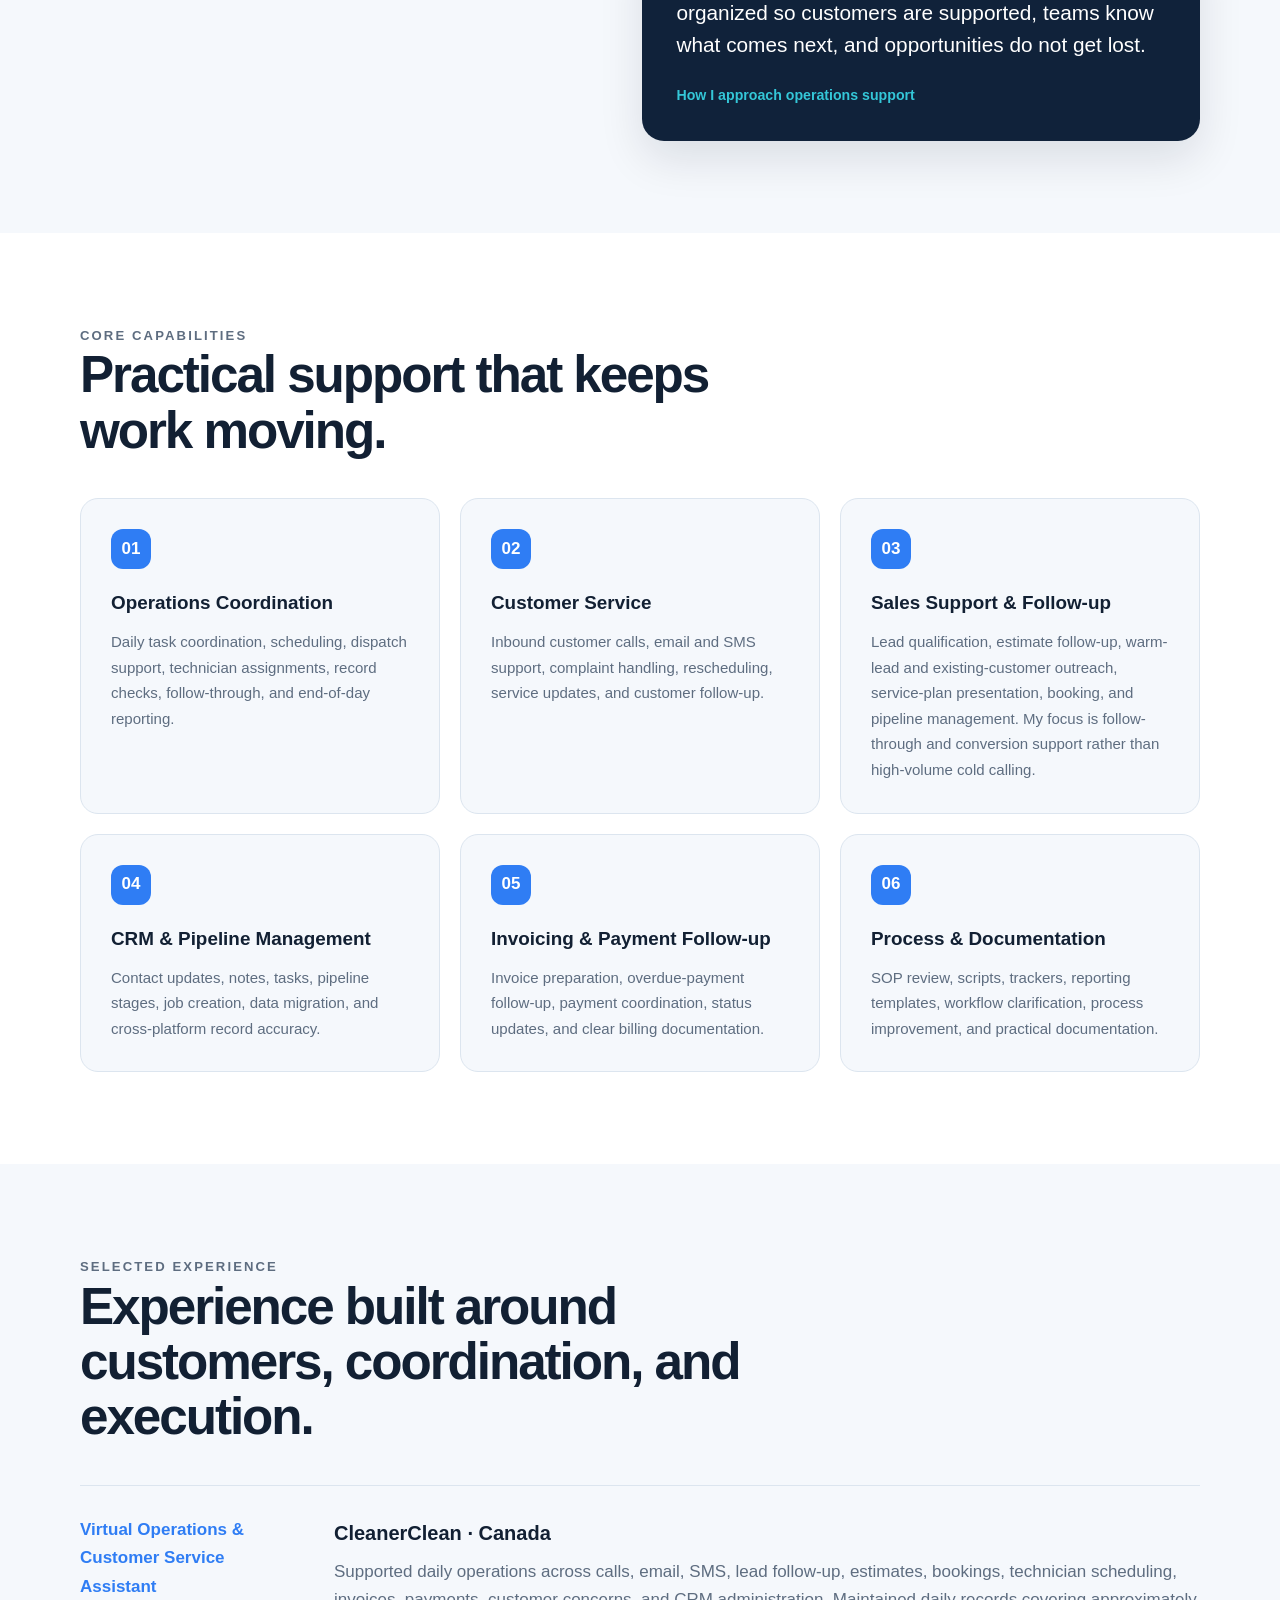
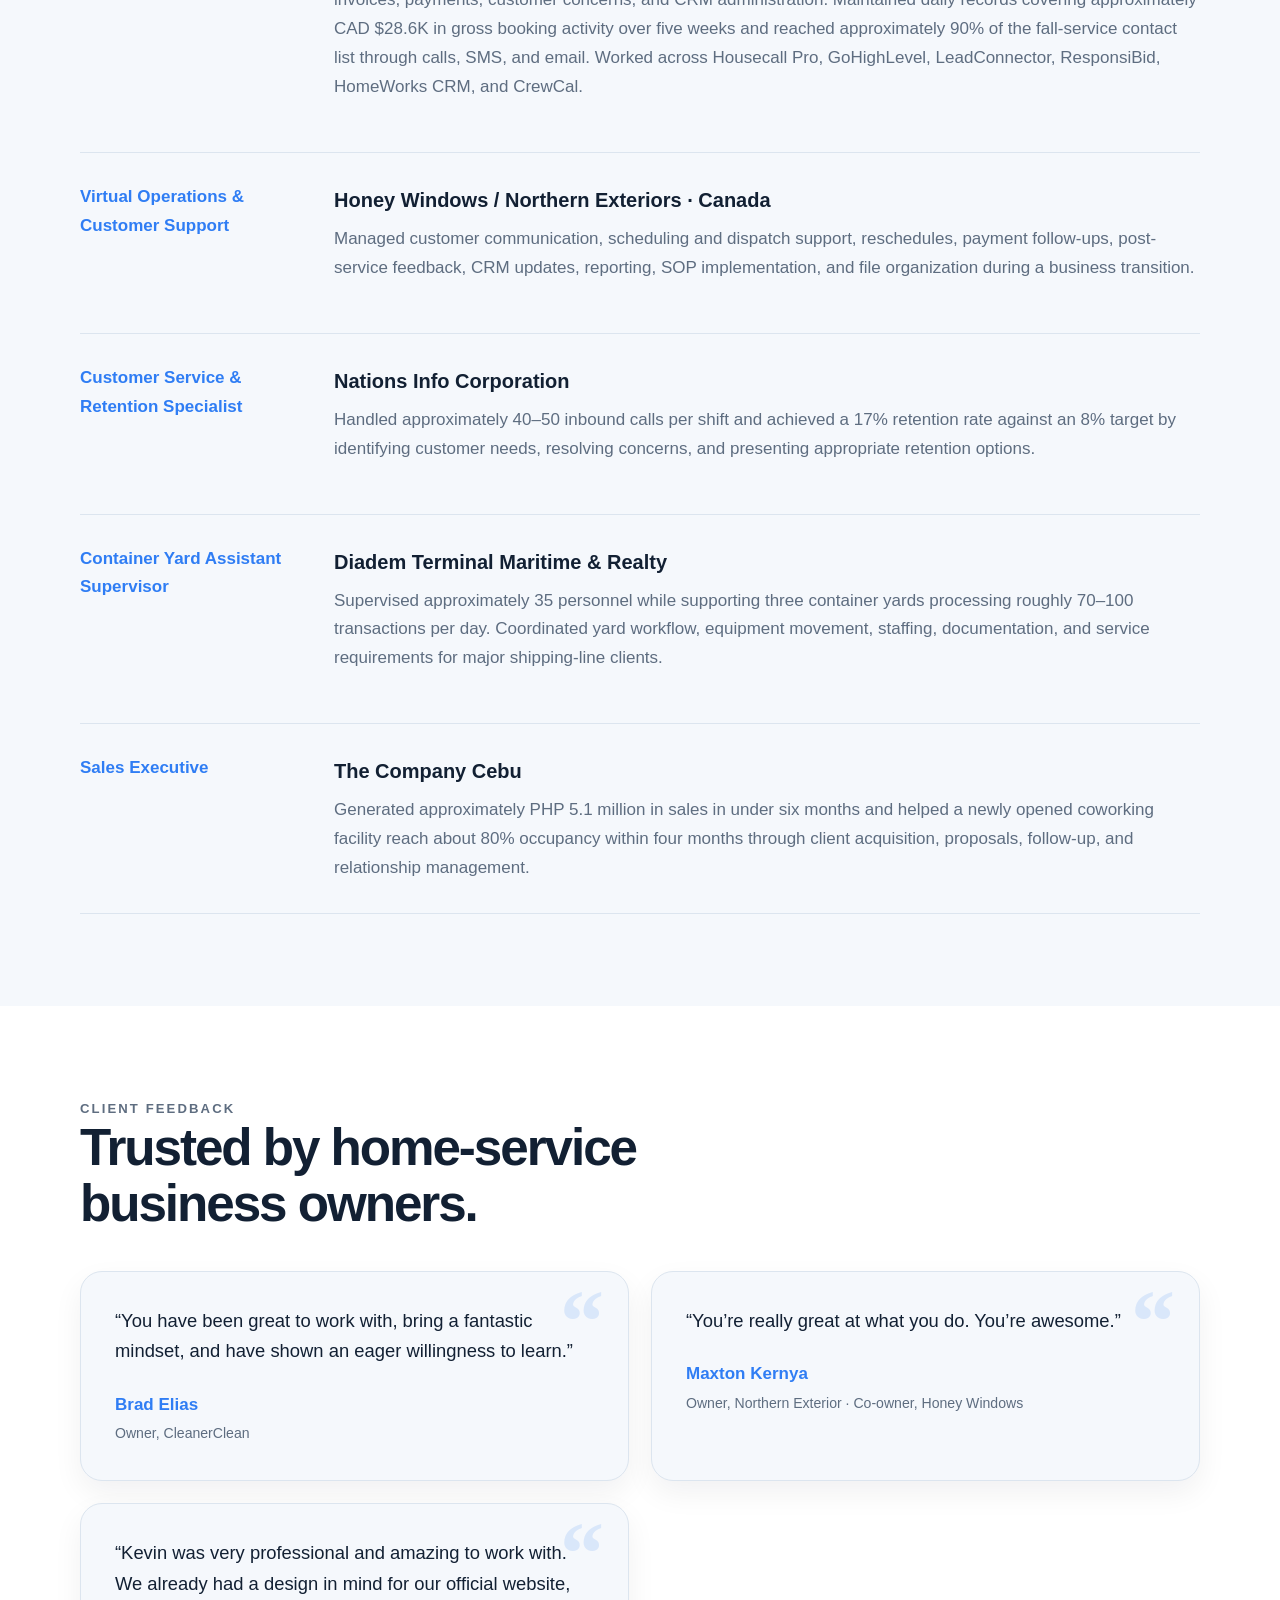
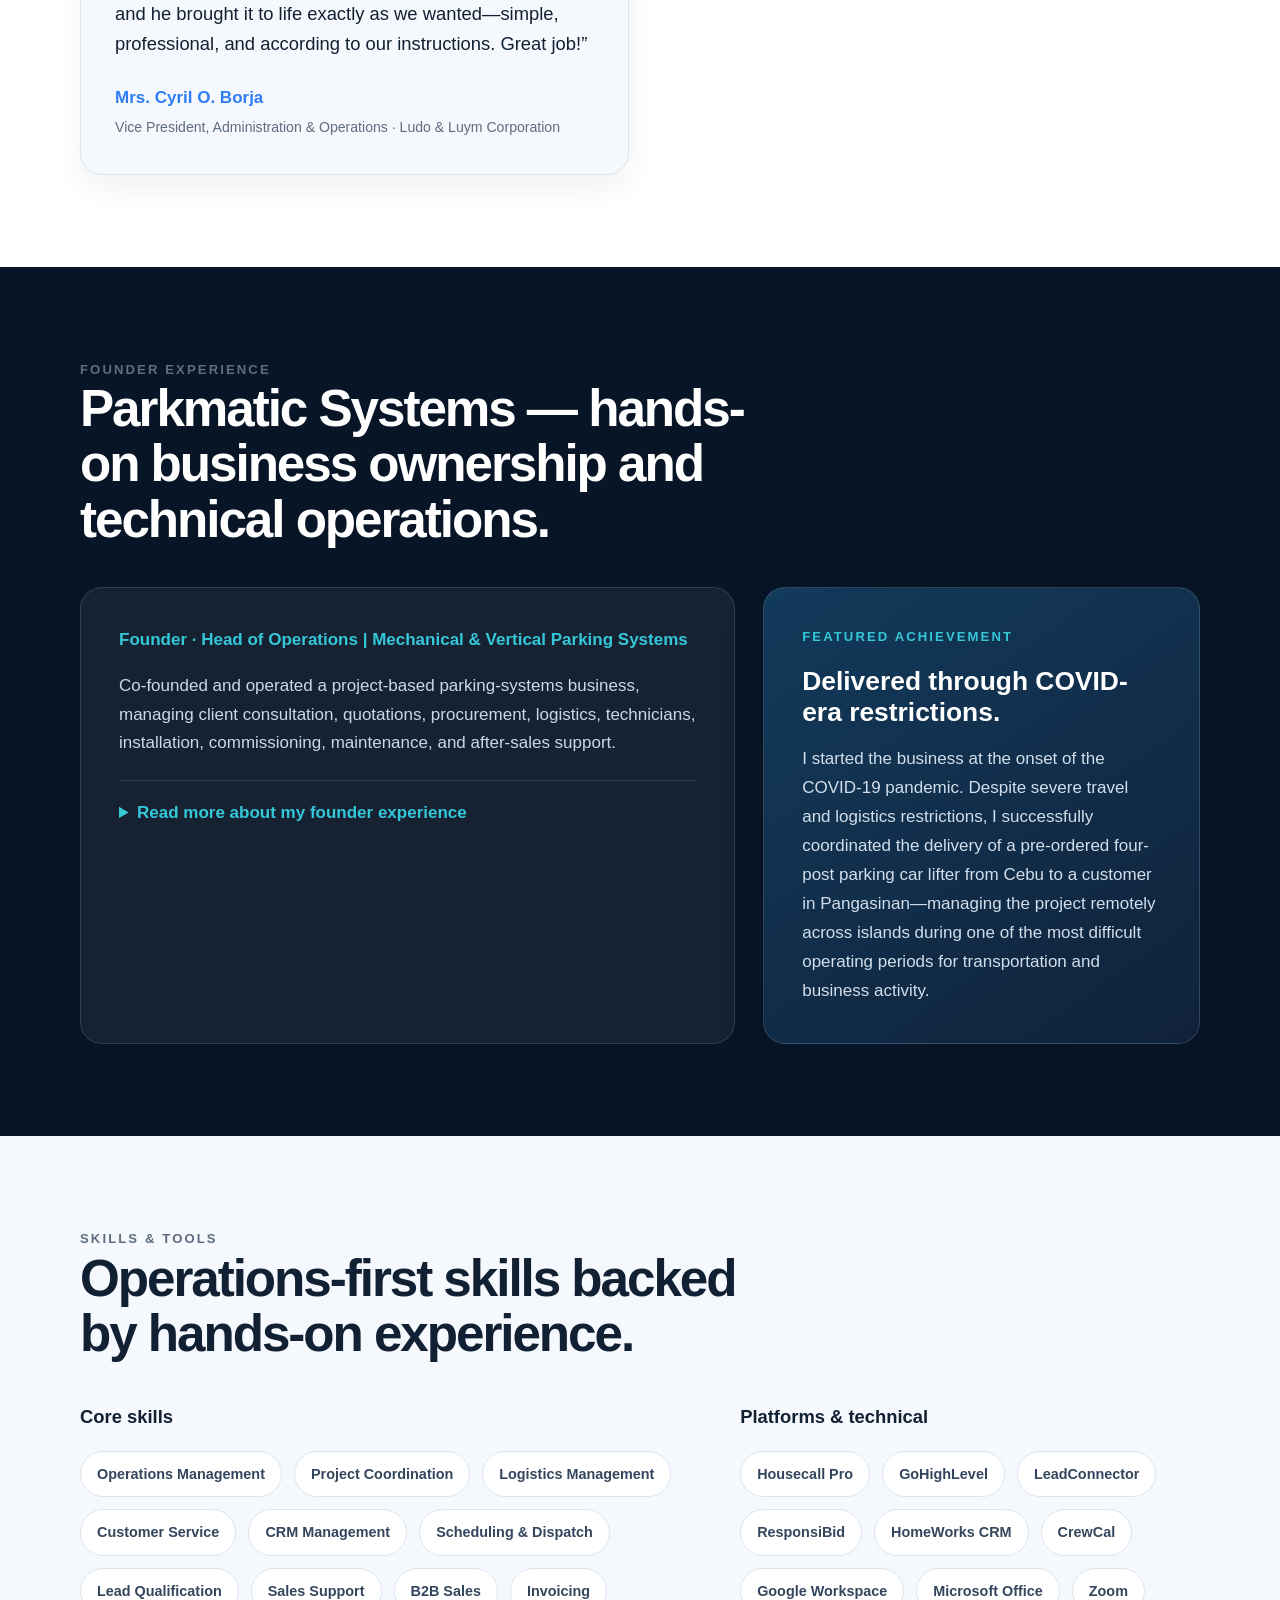
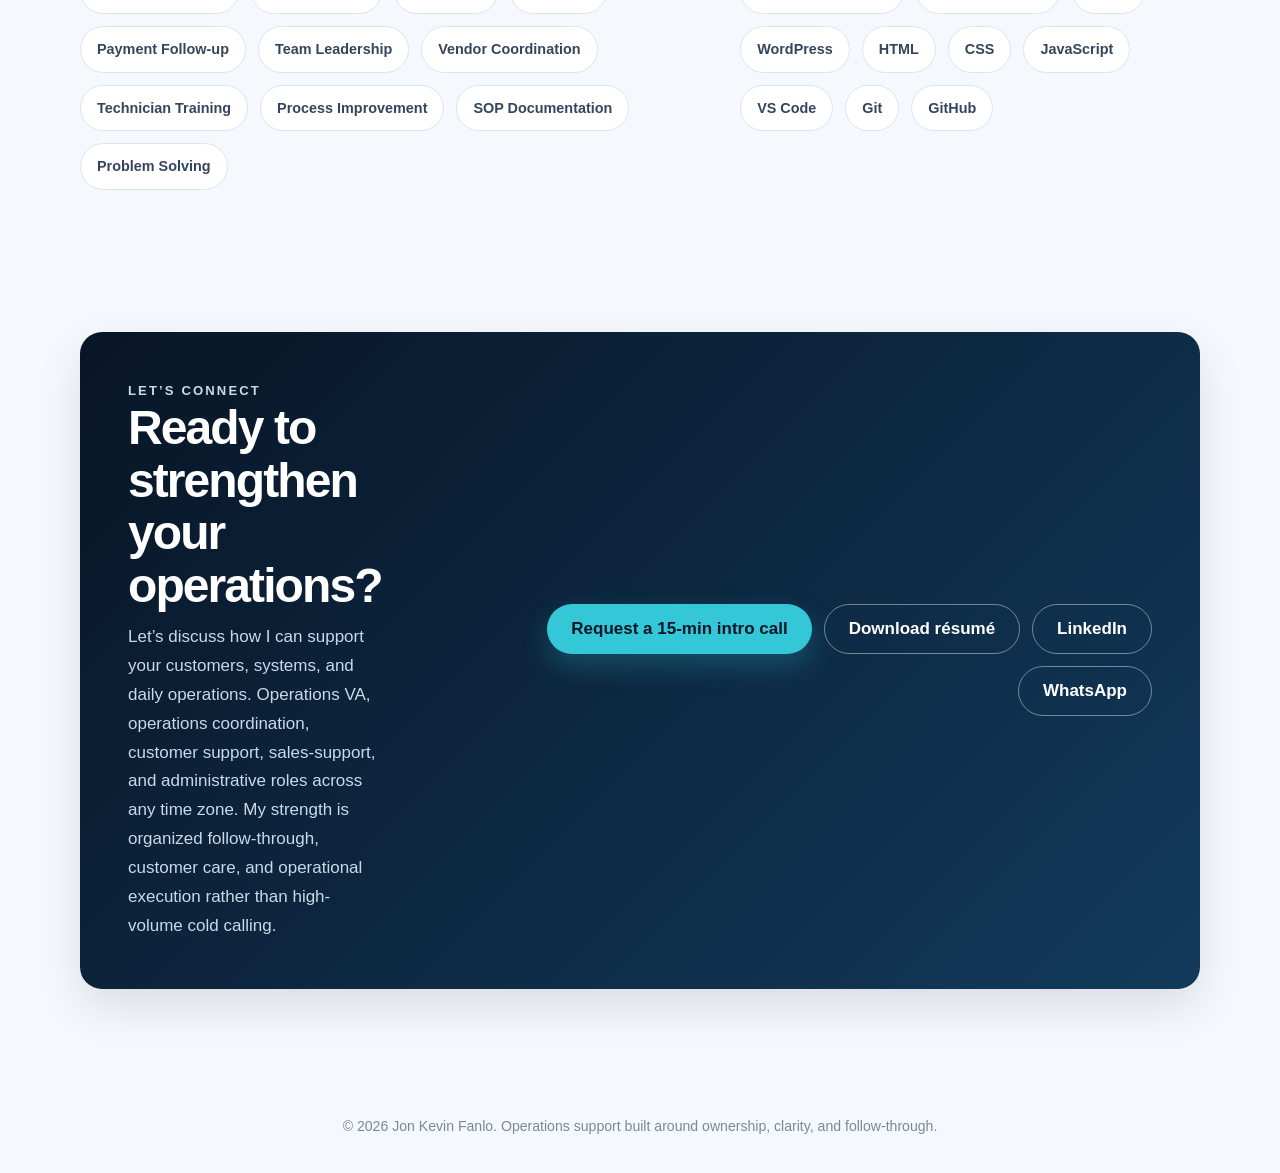
==== commit 207a9492: "Add Ludo and Luym testimonial" ====
--- a/index.html
+++ b/index.html
@@ -147,6 +147,10 @@
           <blockquote>“You’re really great at what you do. You’re awesome.”</blockquote>
           <figcaption><strong>Maxton Kernya</strong><span>Owner, Northern Exterior · Co-owner, Honey Windows</span></figcaption>
         </figure>
+                <figure class="testimonial-card">
+          <blockquote>“Kevin was very professional and amazing to work with. We already had a design in mind for our official website, and he brought it to life exactly as we wanted—simple, professional, and according to our instructions. Great job!”</blockquote>
+          <figcaption><strong>Mrs. Cyril O. Borja</strong><span>Vice President, Administration &amp; Operations · Ludo &amp; Luym Corporation</span></figcaption>
+        </figure>
       </div>
     </div>
   </section>
